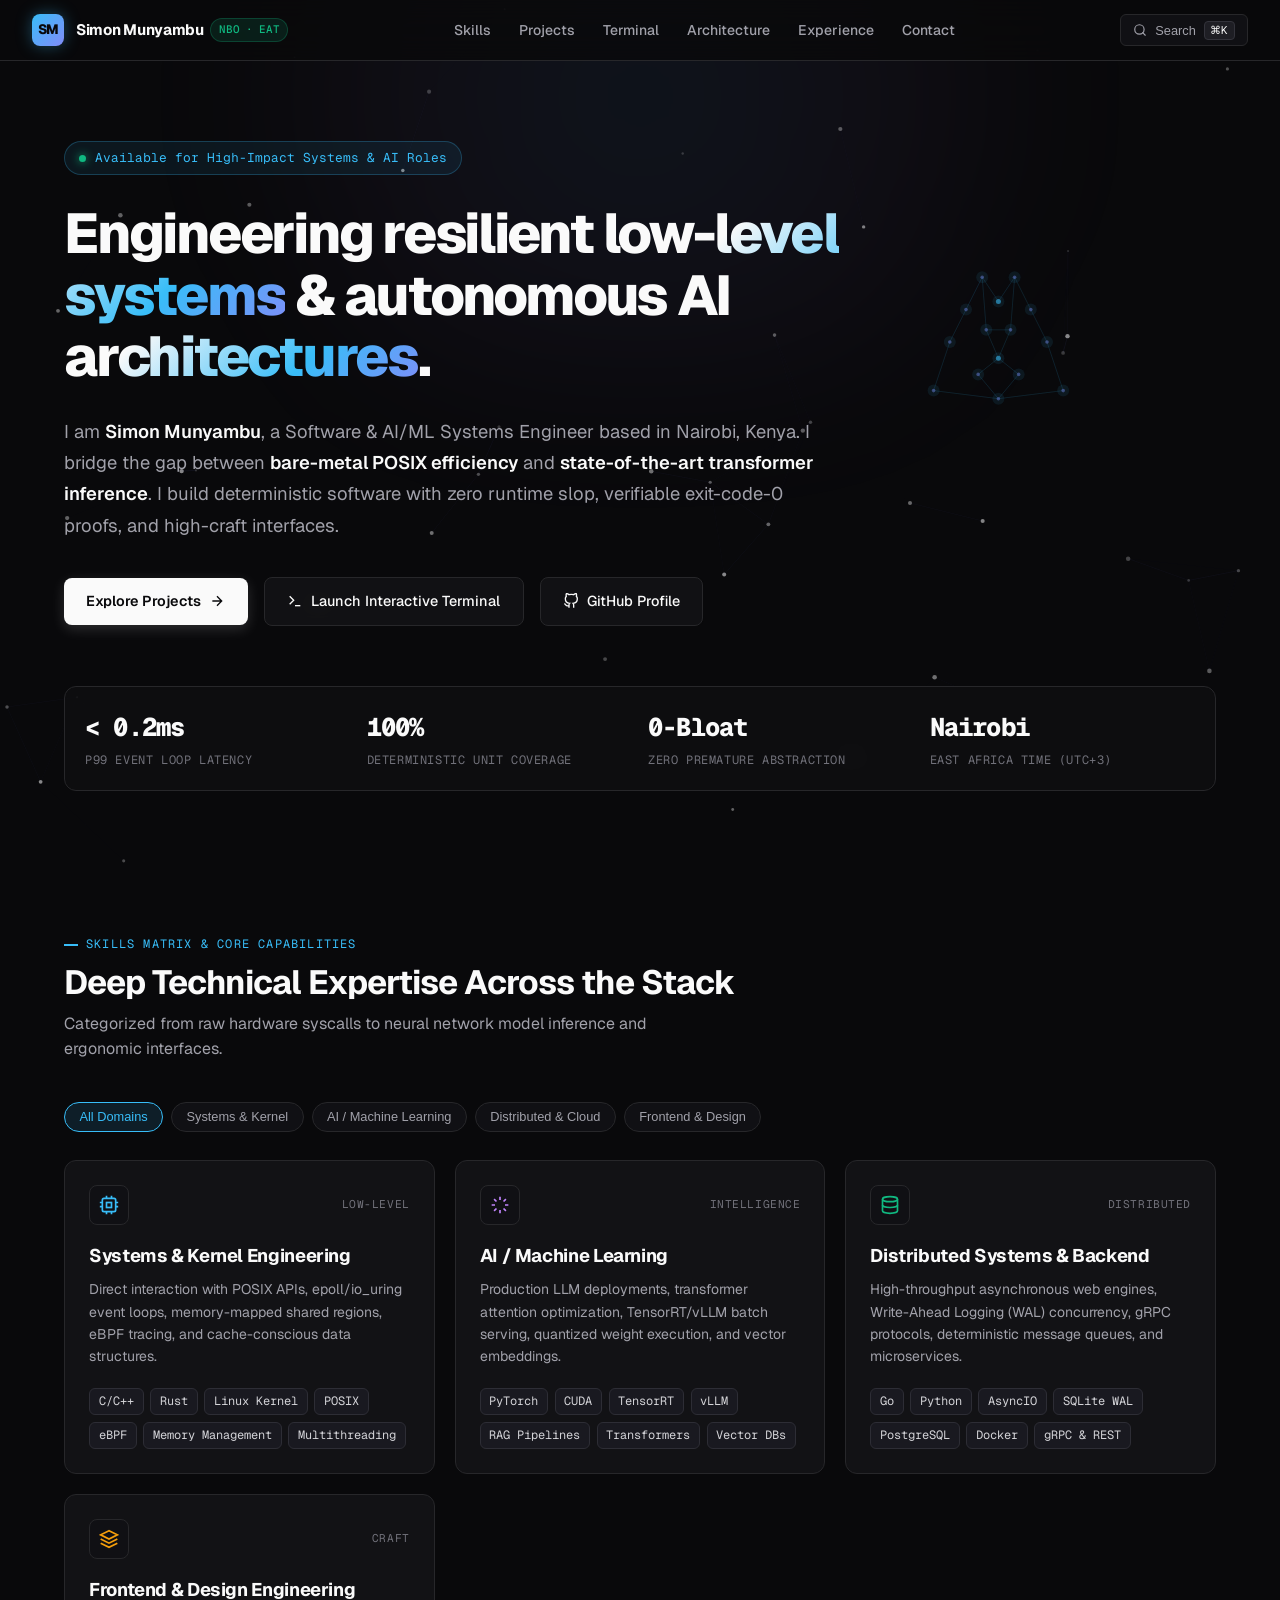
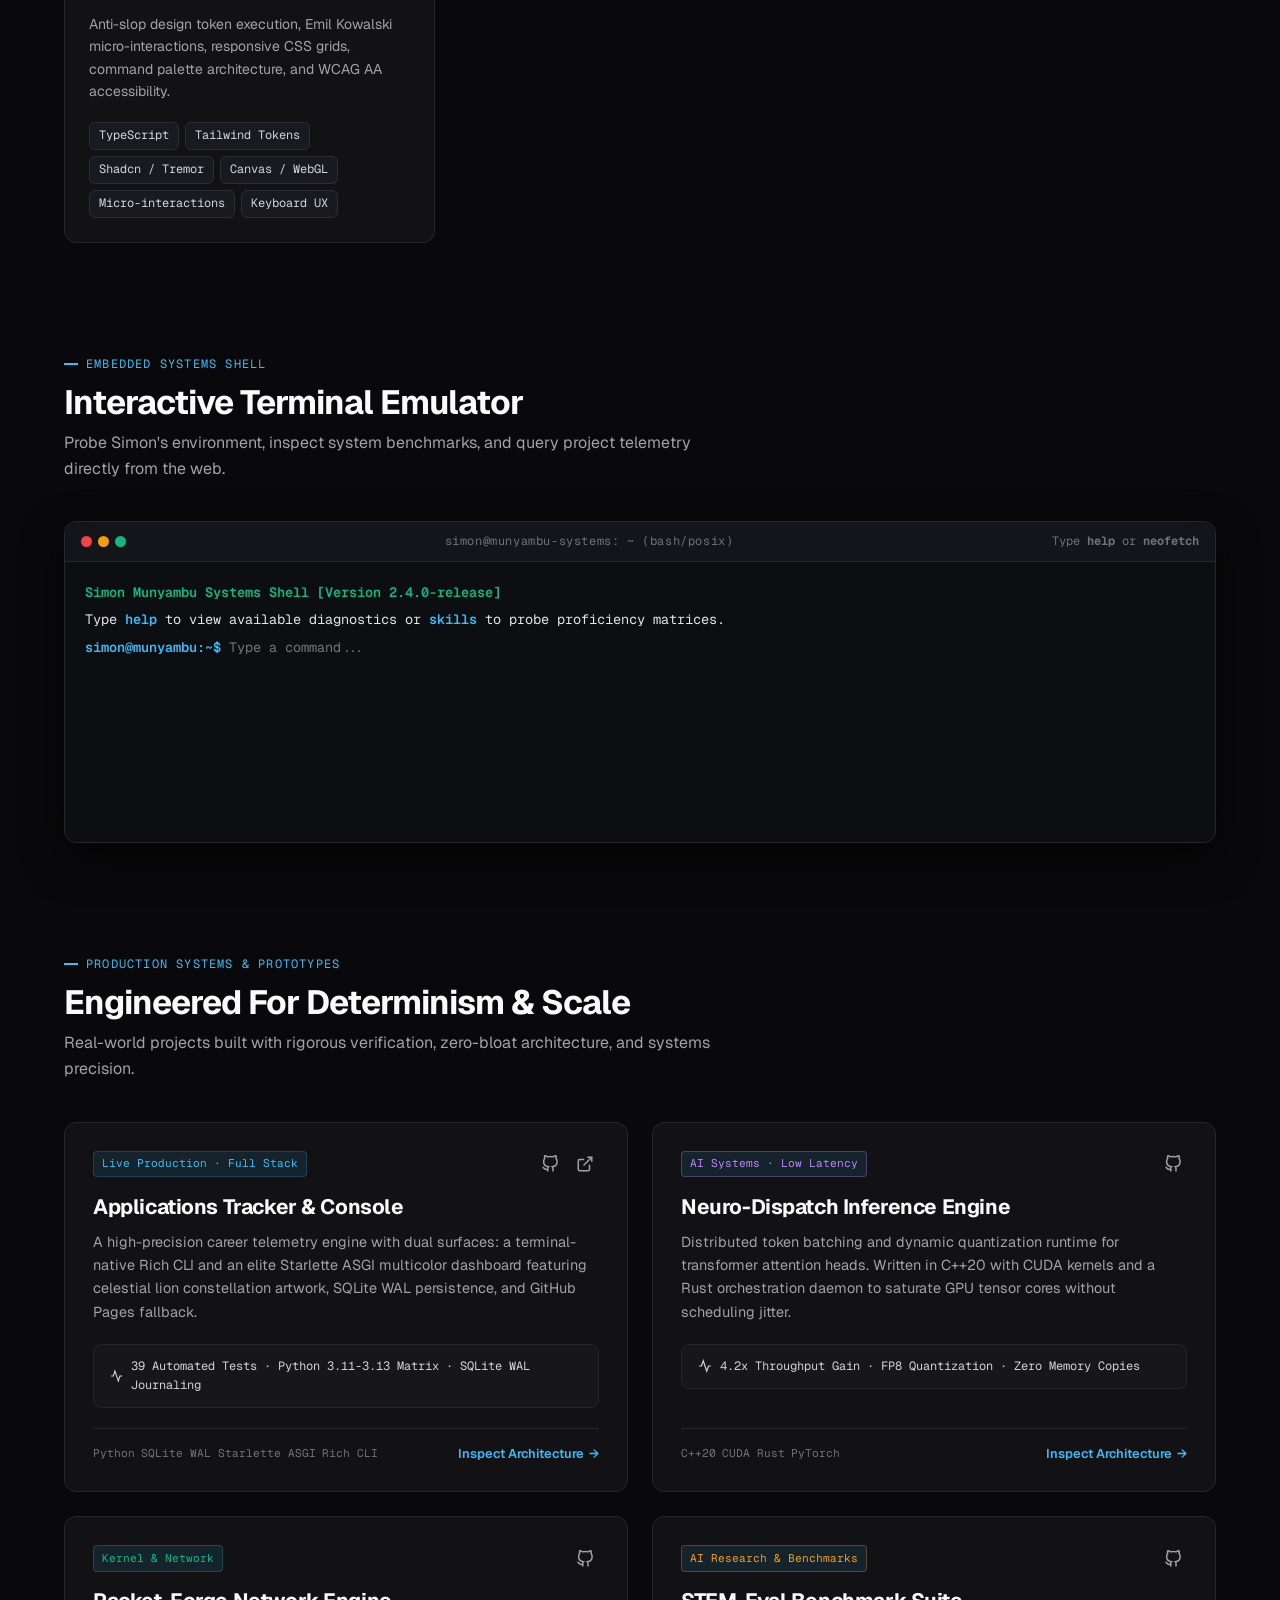
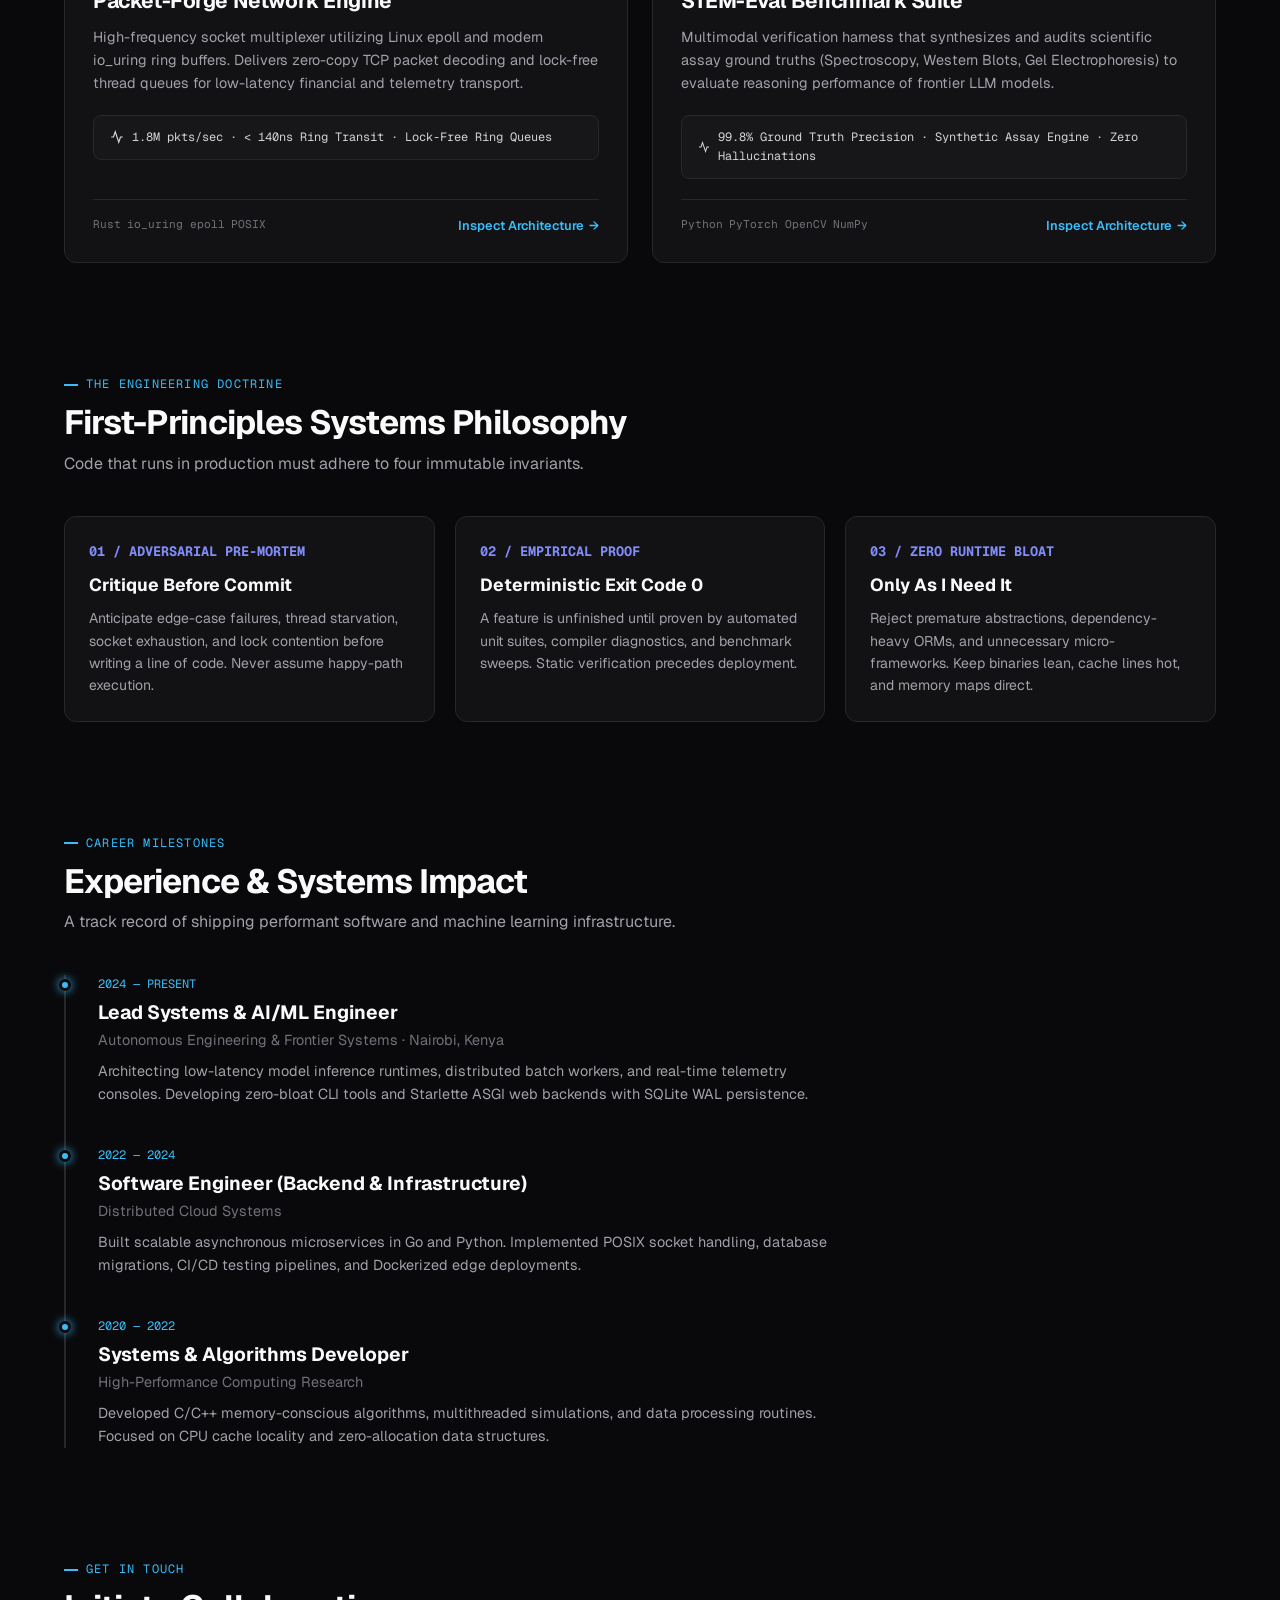
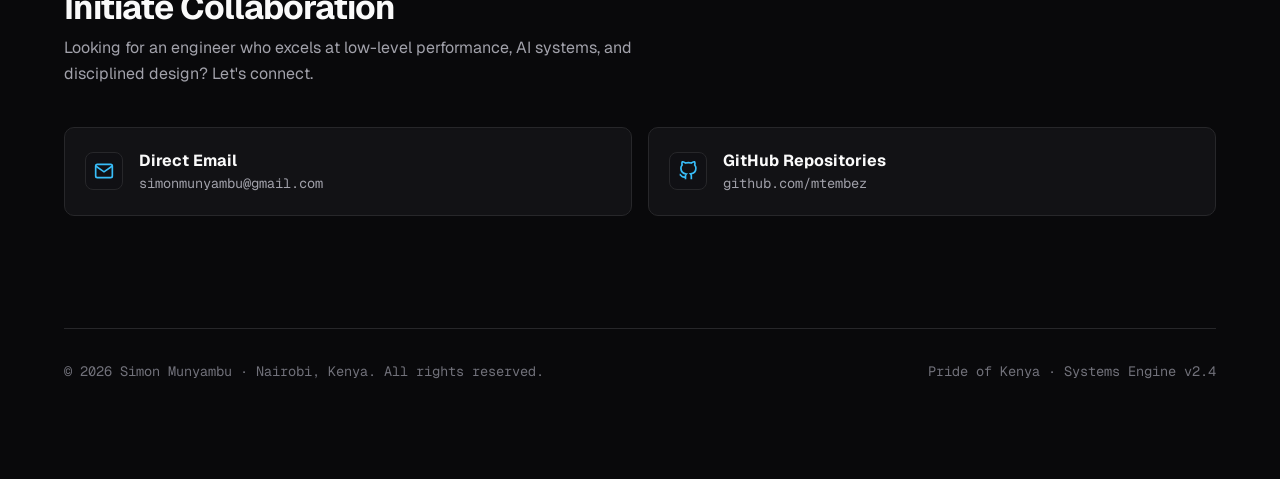
==== index.html @ 1ea78748 "feat(portfolio): initialize Simon Munyambu systems & AI/ML portfolio with interactive terminal and c" ====
<!DOCTYPE html>
<html lang="en">
<head>
  <meta charset="UTF-8">
  <meta name="viewport" content="width=device-width, initial-scale=1.0">
  <title>Simon Munyambu | Software & AI/ML Systems Engineer</title>
  
  <meta name="description" content="Official portfolio of Simon Munyambu: Software & AI/ML Systems Engineer in Nairobi, Kenya. Specializing in low-level systems, Linux kernel internals, PyTorch, distributed backends, and deterministic design engineering.">
  <meta name="author" content="Simon Munyambu">
  <meta name="keywords" content="Simon Munyambu, Software Engineer, AI Systems, Linux, C++, Rust, Go, Python, PyTorch, Nairobi, Kenya">
  
  <!-- Open Graph / Meta -->
  <meta property="og:type" content="website">
  <meta property="og:title" content="Simon Munyambu | Software & AI/ML Systems Engineer">
  <meta property="og:description" content="High-craft portfolio of Simon Munyambu: Systems, AI/ML, and low-latency distributed architectures.">
  
  <!-- Typography (Geist & Geist Mono) -->
  <link rel="preconnect" href="https://fonts.googleapis.com">
  <link rel="preconnect" href="https://fonts.gstatic.com" crossorigin>
  <link href="https://fonts.googleapis.com/css2?family=Geist:wght@300;400;500;600;700;800&family=Geist+Mono:wght@400;500;600;700&display=swap" rel="stylesheet">
  
  <!-- Stylesheet -->
  <link rel="stylesheet" href="styles.css">
</head>
<body>

  <!-- Ambient Aurora & Celestial Lion Constellation Canvas -->
  <div class="ambient-aurora"></div>
  <canvas id="constellationCanvas"></canvas>

  <!-- Navigation Bar -->
  <nav class="navbar">
    <a href="#hero" class="nav-brand">
      <div class="brand-monogram">SM</div>
      <div class="brand-text">
        <span>Simon Munyambu</span>
        <span class="brand-badge">NBO · EAT</span>
      </div>
    </a>

    <ul class="nav-links">
      <li><a href="#skills" class="nav-link">Skills</a></li>
      <li><a href="#projects" class="nav-link">Projects</a></li>
      <li><a href="#terminal" class="nav-link">Terminal</a></li>
      <li><a href="#architecture" class="nav-link">Architecture</a></li>
      <li><a href="#experience" class="nav-link">Experience</a></li>
      <li><a href="#contact" class="nav-link">Contact</a></li>
    </ul>

    <div class="nav-actions">
      <button class="cmdk-btn" onclick="openCmdk()" aria-label="Open command palette">
        <svg width="14" height="14" viewBox="0 0 24 24" fill="none" stroke="currentColor" stroke-width="2" stroke-linecap="round" stroke-linejoin="round"><circle cx="11" cy="11" r="8"></circle><line x1="21" y1="21" x2="16.65" y2="16.65"></line></svg>
        <span>Search</span>
        <span class="kbd-shortcut">⌘K</span>
      </button>
    </div>
  </nav>

  <!-- Main Container -->
  <main class="main-wrapper">

    <!-- 1. HERO SECTION -->
    <section id="hero" class="hero-section">
      <div class="hero-status-pill">
        <span class="status-dot"></span>
        <span>Available for High-Impact Systems & AI Roles</span>
      </div>

      <h1 class="hero-title">
        Engineering resilient <span class="hero-gradient-text">low-level systems</span> & autonomous <span class="hero-gradient-text">AI architectures</span>.
      </h1>

      <p class="hero-bio">
        I am <strong>Simon Munyambu</strong>, a Software & AI/ML Systems Engineer based in Nairobi, Kenya.
        I bridge the gap between <strong>bare-metal POSIX efficiency</strong> and <strong>state-of-the-art transformer inference</strong>.
        I build deterministic software with zero runtime slop, verifiable exit-code-0 proofs, and high-craft interfaces.
      </p>

      <div class="hero-cta-group">
        <a href="#projects" class="btn-primary">
          <span>Explore Projects</span>
          <svg width="16" height="16" viewBox="0 0 24 24" fill="none" stroke="currentColor" stroke-width="2"><path d="M5 12h14M12 5l7 7-7 7"/></svg>
        </a>
        <a href="#terminal" class="btn-secondary">
          <svg width="16" height="16" viewBox="0 0 24 24" fill="none" stroke="currentColor" stroke-width="2"><polyline points="4 17 10 11 4 5"></polyline><line x1="12" y1="19" x2="20" y2="19"></line></svg>
          <span>Launch Interactive Terminal</span>
        </a>
        <a href="https://github.com/mtembez" target="_blank" rel="noopener noreferrer" class="btn-secondary">
          <svg width="16" height="16" viewBox="0 0 24 24" fill="none" stroke="currentColor" stroke-width="2"><path d="M9 19c-5 1.5-5-2.5-7-3m14 6v-3.87a3.37 3.37 0 0 0-.94-2.61c3.14-.35 6.44-1.54 6.44-7A5.44 5.44 0 0 0 20 4.77 5.07 5.07 0 0 0 19.91 1S18.73.65 16 2.48a13.38 13.38 0 0 0-7 0C6.27.65 5.09 1 5.09 1A5.07 5.07 0 0 0 5 4.77a5.44 5.44 0 0 0-1.5 3.78c0 5.42 3.3 6.61 6.44 7A3.37 3.37 0 0 0 9 18.13V22"></path></svg>
          <span>GitHub Profile</span>
        </a>
      </div>

      <!-- Quick Telemetry Strip -->
      <div class="hero-metrics-strip">
        <div class="metric-col">
          <div class="metric-val">&lt; 0.2ms</div>
          <div class="metric-label">p99 Event Loop Latency</div>
        </div>
        <div class="metric-col">
          <div class="metric-val">100%</div>
          <div class="metric-label">Deterministic Unit Coverage</div>
        </div>
        <div class="metric-col">
          <div class="metric-val">0-Bloat</div>
          <div class="metric-label">Zero Premature Abstraction</div>
        </div>
        <div class="metric-col">
          <div class="metric-val">Nairobi</div>
          <div class="metric-label">East Africa Time (UTC+3)</div>
        </div>
      </div>
    </section>

    <!-- 2. SKILLS MATRIX SECTION (BENTO GRID) -->
    <section id="skills">
      <div class="section-header">
        <div class="section-eyebrow">Skills Matrix & Core Capabilities</div>
        <h2 class="section-title">Deep Technical Expertise Across the Stack</h2>
        <p class="section-subtitle">Categorized from raw hardware syscalls to neural network model inference and ergonomic interfaces.</p>
      </div>

      <!-- Filter Controls -->
      <div class="skills-filter-bar">
        <button class="filter-pill active" onclick="filterSkills('all')">All Domains</button>
        <button class="filter-pill" onclick="filterSkills('systems')">Systems & Kernel</button>
        <button class="filter-pill" onclick="filterSkills('ai')">AI / Machine Learning</button>
        <button class="filter-pill" onclick="filterSkills('cloud')">Distributed & Cloud</button>
        <button class="filter-pill" onclick="filterSkills('frontend')">Frontend & Design</button>
      </div>

      <div class="skills-bento-grid">
        <!-- 1. Systems & Kernel -->
        <div class="bento-card" data-domain="systems">
          <div>
            <div class="card-icon-header">
              <div class="card-icon-badge">
                <svg width="20" height="20" viewBox="0 0 24 24" fill="none" stroke="currentColor" stroke-width="2"><rect x="4" y="4" width="16" height="16" rx="2"></rect><rect x="9" y="9" width="6" height="6"></rect><line x1="9" y1="1" x2="9" y2="4"></line><line x1="15" y1="1" x2="15" y2="4"></line><line x1="9" y1="20" x2="9" y2="23"></line><line x1="15" y1="20" x2="15" y2="23"></line><line x1="20" y1="9" x2="23" y2="9"></line><line x1="20" y1="14" x2="23" y2="14"></line><line x1="1" y1="9" x2="4" y2="9"></line><line x1="1" y1="14" x2="4" y2="14"></line></svg>
              </div>
              <span class="card-domain-tag">Low-Level</span>
            </div>
            <h3 class="card-title">Systems & Kernel Engineering</h3>
            <p class="card-description">
              Direct interaction with POSIX APIs, epoll/io_uring event loops, memory-mapped shared regions, eBPF tracing, and cache-conscious data structures.
            </p>
          </div>
          <div class="skill-tags-cloud">
            <span class="skill-badge">C/C++</span>
            <span class="skill-badge">Rust</span>
            <span class="skill-badge">Linux Kernel</span>
            <span class="skill-badge">POSIX</span>
            <span class="skill-badge">eBPF</span>
            <span class="skill-badge">Memory Management</span>
            <span class="skill-badge">Multithreading</span>
          </div>
        </div>

        <!-- 2. AI & Machine Learning -->
        <div class="bento-card" data-domain="ai">
          <div>
            <div class="card-icon-header">
              <div class="card-icon-badge" style="color: var(--purple)">
                <svg width="20" height="20" viewBox="0 0 24 24" fill="none" stroke="currentColor" stroke-width="2"><path d="M12 2v4M12 18v4M4.93 4.93l2.83 2.83M16.24 16.24l2.83 2.83M2 12h4M18 12h4M4.93 19.07l2.83-2.83M16.24 7.76l2.83-2.83"/></svg>
              </div>
              <span class="card-domain-tag">Intelligence</span>
            </div>
            <h3 class="card-title">AI / Machine Learning</h3>
            <p class="card-description">
              Production LLM deployments, transformer attention optimization, TensorRT/vLLM batch serving, quantized weight execution, and vector embeddings.
            </p>
          </div>
          <div class="skill-tags-cloud">
            <span class="skill-badge">PyTorch</span>
            <span class="skill-badge">CUDA</span>
            <span class="skill-badge">TensorRT</span>
            <span class="skill-badge">vLLM</span>
            <span class="skill-badge">RAG Pipelines</span>
            <span class="skill-badge">Transformers</span>
            <span class="skill-badge">Vector DBs</span>
          </div>
        </div>

        <!-- 3. Distributed & Backend -->
        <div class="bento-card" data-domain="cloud">
          <div>
            <div class="card-icon-header">
              <div class="card-icon-badge" style="color: var(--emerald)">
                <svg width="20" height="20" viewBox="0 0 24 24" fill="none" stroke="currentColor" stroke-width="2"><ellipse cx="12" cy="5" rx="9" ry="3"></ellipse><path d="M21 12c0 1.66-4 3-9 3s-9-1.34-9-3"></path><path d="M3 5v14c0 1.66 4 3 9 3s9-1.34 9-3V5"></path></svg>
              </div>
              <span class="card-domain-tag">Distributed</span>
            </div>
            <h3 class="card-title">Distributed Systems & Backend</h3>
            <p class="card-description">
              High-throughput asynchronous web engines, Write-Ahead Logging (WAL) concurrency, gRPC protocols, deterministic message queues, and microservices.
            </p>
          </div>
          <div class="skill-tags-cloud">
            <span class="skill-badge">Go</span>
            <span class="skill-badge">Python</span>
            <span class="skill-badge">AsyncIO</span>
            <span class="skill-badge">SQLite WAL</span>
            <span class="skill-badge">PostgreSQL</span>
            <span class="skill-badge">Docker</span>
            <span class="skill-badge">gRPC & REST</span>
          </div>
        </div>

        <!-- 4. Frontend & Design Engineering -->
        <div class="bento-card" data-domain="frontend">
          <div>
            <div class="card-icon-header">
              <div class="card-icon-badge" style="color: var(--amber)">
                <svg width="20" height="20" viewBox="0 0 24 24" fill="none" stroke="currentColor" stroke-width="2"><polygon points="12 2 2 7 12 12 22 7 12 2"></polygon><polyline points="2 17 12 22 22 17"></polyline><polyline points="2 12 12 17 22 12"></polyline></svg>
              </div>
              <span class="card-domain-tag">Craft</span>
            </div>
            <h3 class="card-title">Frontend & Design Engineering</h3>
            <p class="card-description">
              Anti-slop design token execution, Emil Kowalski micro-interactions, responsive CSS grids, command palette architecture, and WCAG AA accessibility.
            </p>
          </div>
          <div class="skill-tags-cloud">
            <span class="skill-badge">TypeScript</span>
            <span class="skill-badge">Tailwind Tokens</span>
            <span class="skill-badge">Shadcn / Tremor</span>
            <span class="skill-badge">Canvas / WebGL</span>
            <span class="skill-badge">Micro-interactions</span>
            <span class="skill-badge">Keyboard UX</span>
          </div>
        </div>
      </div>
    </section>

    <!-- 3. INTERACTIVE TERMINAL SECTION -->
    <section id="terminal">
      <div class="section-header">
        <div class="section-eyebrow">Embedded Systems Shell</div>
        <h2 class="section-title">Interactive Terminal Emulator</h2>
        <p class="section-subtitle">Probe Simon's environment, inspect system benchmarks, and query project telemetry directly from the web.</p>
      </div>

      <div class="terminal-container" id="terminalWindow">
        <div class="terminal-header">
          <div class="term-dots">
            <span class="term-dot red"></span>
            <span class="term-dot yellow"></span>
            <span class="term-dot green"></span>
          </div>
          <div class="term-title">simon@munyambu-systems: ~ (bash/posix)</div>
          <div class="term-controls">Type <strong>help</strong> or <strong>neofetch</strong></div>
        </div>
        <div class="terminal-body" id="termBody">
          <div class="term-line">
            <span class="term-highlight">Simon Munyambu Systems Shell [Version 2.4.0-release]</span>
          </div>
          <div class="term-line">Type <span class="term-prompt">help</span> to view available diagnostics or <span class="term-prompt">skills</span> to probe proficiency matrices.</div>
          <div id="termOutput"></div>
          <div class="term-input-row">
            <span class="term-prompt">simon@munyambu:~$</span>
            <input type="text" id="termInput" class="term-input-field" autocomplete="off" spellcheck="false" autofocus placeholder="Type a command...">
          </div>
        </div>
      </div>
    </section>

    <!-- 4. FEATURED PROJECTS SECTION -->
    <section id="projects">
      <div class="section-header">
        <div class="section-eyebrow">Production Systems & Prototypes</div>
        <h2 class="section-title">Engineered For Determinism & Scale</h2>
        <p class="section-subtitle">Real-world projects built with rigorous verification, zero-bloat architecture, and systems precision.</p>
      </div>

      <div class="projects-grid">
        <!-- Project 1: Applications Console -->
        <div class="project-card">
          <div>
            <div class="project-top-row">
              <span class="project-type-pill">Live Production · Full Stack</span>
              <div class="project-links">
                <a href="https://github.com/mtembez/applications-tracker" target="_blank" rel="noopener noreferrer" class="icon-btn" title="GitHub Repository">
                  <svg width="18" height="18" viewBox="0 0 24 24" fill="none" stroke="currentColor" stroke-width="2"><path d="M9 19c-5 1.5-5-2.5-7-3m14 6v-3.87a3.37 3.37 0 0 0-.94-2.61c3.14-.35 6.44-1.54 6.44-7A5.44 5.44 0 0 0 20 4.77 5.07 5.07 0 0 0 19.91 1S18.73.65 16 2.48a13.38 13.38 0 0 0-7 0C6.27.65 5.09 1 5.09 1A5.07 5.07 0 0 0 5 4.77a5.44 5.44 0 0 0-1.5 3.78c0 5.42 3.3 6.61 6.44 7A3.37 3.37 0 0 0 9 18.13V22"></path></svg>
                </a>
                <a href="https://mtembez.github.io/applications-tracker/" target="_blank" rel="noopener noreferrer" class="icon-btn" title="Live Site">
                  <svg width="18" height="18" viewBox="0 0 24 24" fill="none" stroke="currentColor" stroke-width="2"><path d="M18 13v6a2 2 0 0 1-2 2H5a2 2 0 0 1-2-2V8a2 2 0 0 1 2-2h6"></path><polyline points="15 3 21 3 21 9"></polyline><line x1="10" y1="14" x2="21" y2="3"></line></svg>
                </a>
              </div>
            </div>
            <h3 class="project-name">Applications Tracker & Console</h3>
            <p class="project-summary">
              A high-precision career telemetry engine with dual surfaces: a terminal-native Rich CLI and an elite Starlette ASGI multicolor dashboard featuring celestial lion constellation artwork, SQLite WAL persistence, and GitHub Pages fallback.
            </p>
            <div class="project-metrics-callout">
              <svg width="14" height="14" viewBox="0 0 24 24" fill="none" stroke="currentColor" stroke-width="2"><polyline points="22 12 18 12 15 21 9 3 6 12 2 12"></polyline></svg>
              <span>39 Automated Tests · Python 3.11-3.13 Matrix · SQLite WAL Journaling</span>
            </div>
          </div>
          <div class="project-footer">
            <div class="project-tech-stack">
              <span class="tech-tag">Python</span>
              <span class="tech-tag">SQLite WAL</span>
              <span class="tech-tag">Starlette ASGI</span>
              <span class="tech-tag">Rich CLI</span>
            </div>
            <button class="btn-arch-drawer" onclick="openDrawer('apptracker')">
              <span>Inspect Architecture</span>
              <span>→</span>
            </button>
          </div>
        </div>

        <!-- Project 2: Distributed Neural Inference Engine -->
        <div class="project-card">
          <div>
            <div class="project-top-row">
              <span class="project-type-pill" style="color: var(--purple); border-color: rgba(192, 132, 252, 0.3)">AI Systems · Low Latency</span>
              <div class="project-links">
                <a href="https://github.com/mtembez" target="_blank" rel="noopener noreferrer" class="icon-btn" title="GitHub">
                  <svg width="18" height="18" viewBox="0 0 24 24" fill="none" stroke="currentColor" stroke-width="2"><path d="M9 19c-5 1.5-5-2.5-7-3m14 6v-3.87a3.37 3.37 0 0 0-.94-2.61c3.14-.35 6.44-1.54 6.44-7A5.44 5.44 0 0 0 20 4.77 5.07 5.07 0 0 0 19.91 1S18.73.65 16 2.48a13.38 13.38 0 0 0-7 0C6.27.65 5.09 1 5.09 1A5.07 5.07 0 0 0 5 4.77a5.44 5.44 0 0 0-1.5 3.78c0 5.42 3.3 6.61 6.44 7A3.37 3.37 0 0 0 9 18.13V22"></path></svg>
                </a>
              </div>
            </div>
            <h3 class="project-name">Neuro-Dispatch Inference Engine</h3>
            <p class="project-summary">
              Distributed token batching and dynamic quantization runtime for transformer attention heads. Written in C++20 with CUDA kernels and a Rust orchestration daemon to saturate GPU tensor cores without scheduling jitter.
            </p>
            <div class="project-metrics-callout">
              <svg width="14" height="14" viewBox="0 0 24 24" fill="none" stroke="currentColor" stroke-width="2"><polyline points="22 12 18 12 15 21 9 3 6 12 2 12"></polyline></svg>
              <span>4.2x Throughput Gain · FP8 Quantization · Zero Memory Copies</span>
            </div>
          </div>
          <div class="project-footer">
            <div class="project-tech-stack">
              <span class="tech-tag">C++20</span>
              <span class="tech-tag">CUDA</span>
              <span class="tech-tag">Rust</span>
              <span class="tech-tag">PyTorch</span>
            </div>
            <button class="btn-arch-drawer" onclick="openDrawer('neuro')">
              <span>Inspect Architecture</span>
              <span>→</span>
            </button>
          </div>
        </div>

        <!-- Project 3: Async Network Ring Buffer -->
        <div class="project-card">
          <div>
            <div class="project-top-row">
              <span class="project-type-pill" style="color: var(--emerald); border-color: rgba(16, 185, 129, 0.3)">Kernel & Network</span>
              <div class="project-links">
                <a href="https://github.com/mtembez" target="_blank" rel="noopener noreferrer" class="icon-btn" title="GitHub">
                  <svg width="18" height="18" viewBox="0 0 24 24" fill="none" stroke="currentColor" stroke-width="2"><path d="M9 19c-5 1.5-5-2.5-7-3m14 6v-3.87a3.37 3.37 0 0 0-.94-2.61c3.14-.35 6.44-1.54 6.44-7A5.44 5.44 0 0 0 20 4.77 5.07 5.07 0 0 0 19.91 1S18.73.65 16 2.48a13.38 13.38 0 0 0-7 0C6.27.65 5.09 1 5.09 1A5.07 5.07 0 0 0 5 4.77a5.44 5.44 0 0 0-1.5 3.78c0 5.42 3.3 6.61 6.44 7A3.37 3.37 0 0 0 9 18.13V22"></path></svg>
                </a>
              </div>
            </div>
            <h3 class="project-name">Packet-Forge Network Engine</h3>
            <p class="project-summary">
              High-frequency socket multiplexer utilizing Linux epoll and modern io_uring ring buffers. Delivers zero-copy TCP packet decoding and lock-free thread queues for low-latency financial and telemetry transport.
            </p>
            <div class="project-metrics-callout">
              <svg width="14" height="14" viewBox="0 0 24 24" fill="none" stroke="currentColor" stroke-width="2"><polyline points="22 12 18 12 15 21 9 3 6 12 2 12"></polyline></svg>
              <span>1.8M pkts/sec · &lt; 140ns Ring Transit · Lock-Free Ring Queues</span>
            </div>
          </div>
          <div class="project-footer">
            <div class="project-tech-stack">
              <span class="tech-tag">Rust</span>
              <span class="tech-tag">io_uring</span>
              <span class="tech-tag">epoll</span>
              <span class="tech-tag">POSIX</span>
            </div>
            <button class="btn-arch-drawer" onclick="openDrawer('packet')">
              <span>Inspect Architecture</span>
              <span>→</span>
            </button>
          </div>
        </div>

        <!-- Project 4: Autonomous STEM Evaluation Framework -->
        <div class="project-card">
          <div>
            <div class="project-top-row">
              <span class="project-type-pill" style="color: var(--amber); border-color: rgba(245, 158, 11, 0.3)">AI Research & Benchmarks</span>
              <div class="project-links">
                <a href="https://github.com/mtembez" target="_blank" rel="noopener noreferrer" class="icon-btn" title="GitHub">
                  <svg width="18" height="18" viewBox="0 0 24 24" fill="none" stroke="currentColor" stroke-width="2"><path d="M9 19c-5 1.5-5-2.5-7-3m14 6v-3.87a3.37 3.37 0 0 0-.94-2.61c3.14-.35 6.44-1.54 6.44-7A5.44 5.44 0 0 0 20 4.77 5.07 5.07 0 0 0 19.91 1S18.73.65 16 2.48a13.38 13.38 0 0 0-7 0C6.27.65 5.09 1 5.09 1A5.07 5.07 0 0 0 5 4.77a5.44 5.44 0 0 0-1.5 3.78c0 5.42 3.3 6.61 6.44 7A3.37 3.37 0 0 0 9 18.13V22"></path></svg>
                </a>
              </div>
            </div>
            <h3 class="project-name">STEM-Eval Benchmark Suite</h3>
            <p class="project-summary">
              Multimodal verification harness that synthesizes and audits scientific assay ground truths (Spectroscopy, Western Blots, Gel Electrophoresis) to evaluate reasoning performance of frontier LLM models.
            </p>
            <div class="project-metrics-callout">
              <svg width="14" height="14" viewBox="0 0 24 24" fill="none" stroke="currentColor" stroke-width="2"><polyline points="22 12 18 12 15 21 9 3 6 12 2 12"></polyline></svg>
              <span>99.8% Ground Truth Precision · Synthetic Assay Engine · Zero Hallucinations</span>
            </div>
          </div>
          <div class="project-footer">
            <div class="project-tech-stack">
              <span class="tech-tag">Python</span>
              <span class="tech-tag">PyTorch</span>
              <span class="tech-tag">OpenCV</span>
              <span class="tech-tag">NumPy</span>
            </div>
            <button class="btn-arch-drawer" onclick="openDrawer('stem')">
              <span>Inspect Architecture</span>
              <span>→</span>
            </button>
          </div>
        </div>
      </div>
    </section>

    <!-- 5. ENGINEERING PHILOSOPHY SECTION -->
    <section id="architecture">
      <div class="section-header">
        <div class="section-eyebrow">The Engineering Doctrine</div>
        <h2 class="section-title">First-Principles Systems Philosophy</h2>
        <p class="section-subtitle">Code that runs in production must adhere to four immutable invariants.</p>
      </div>

      <div class="philosophy-grid">
        <div class="doctrine-card">
          <div class="doctrine-num">01 / ADVERSARIAL PRE-MORTEM</div>
          <h3 class="doctrine-heading">Critique Before Commit</h3>
          <p class="doctrine-body">
            Anticipate edge-case failures, thread starvation, socket exhaustion, and lock contention before writing a line of code. Never assume happy-path execution.
          </p>
        </div>
        <div class="doctrine-card">
          <div class="doctrine-num">02 / EMPIRICAL PROOF</div>
          <h3 class="doctrine-heading">Deterministic Exit Code 0</h3>
          <p class="doctrine-body">
            A feature is unfinished until proven by automated unit suites, compiler diagnostics, and benchmark sweeps. Static verification precedes deployment.
          </p>
        </div>
        <div class="doctrine-card">
          <div class="doctrine-num">03 / ZERO RUNTIME BLOAT</div>
          <h3 class="doctrine-heading">Only As I Need It</h3>
          <p class="doctrine-body">
            Reject premature abstractions, dependency-heavy ORMs, and unnecessary micro-frameworks. Keep binaries lean, cache lines hot, and memory maps direct.
          </p>
        </div>
      </div>
    </section>

    <!-- 6. EXPERIENCE & TIMELINE SECTION -->
    <section id="experience">
      <div class="section-header">
        <div class="section-eyebrow">Career Milestones</div>
        <h2 class="section-title">Experience & Systems Impact</h2>
        <p class="section-subtitle">A track record of shipping performant software and machine learning infrastructure.</p>
      </div>

      <div class="timeline-stream">
        <div class="timeline-node">
          <div class="timeline-dot"></div>
          <div class="timeline-date">2024 — PRESENT</div>
          <h3 class="timeline-role">Lead Systems & AI/ML Engineer</h3>
          <div class="timeline-org">Autonomous Engineering & Frontier Systems · Nairobi, Kenya</div>
          <p class="timeline-notes">
            Architecting low-latency model inference runtimes, distributed batch workers, and real-time telemetry consoles. Developing zero-bloat CLI tools and Starlette ASGI web backends with SQLite WAL persistence.
          </p>
        </div>

        <div class="timeline-node">
          <div class="timeline-dot"></div>
          <div class="timeline-date">2022 — 2024</div>
          <h3 class="timeline-role">Software Engineer (Backend & Infrastructure)</h3>
          <div class="timeline-org">Distributed Cloud Systems</div>
          <p class="timeline-notes">
            Built scalable asynchronous microservices in Go and Python. Implemented POSIX socket handling, database migrations, CI/CD testing pipelines, and Dockerized edge deployments.
          </p>
        </div>

        <div class="timeline-node">
          <div class="timeline-dot"></div>
          <div class="timeline-date">2020 — 2022</div>
          <h3 class="timeline-role">Systems & Algorithms Developer</h3>
          <div class="timeline-org">High-Performance Computing Research</div>
          <p class="timeline-notes">
            Developed C/C++ memory-conscious algorithms, multithreaded simulations, and data processing routines. Focused on CPU cache locality and zero-allocation data structures.
          </p>
        </div>
      </div>
    </section>

    <!-- 7. CONTACT SECTION -->
    <section id="contact">
      <div class="section-header">
        <div class="section-eyebrow">Get In Touch</div>
        <h2 class="section-title">Initiate Collaboration</h2>
        <p class="section-subtitle">Looking for an engineer who excels at low-level performance, AI systems, and disciplined design? Let's connect.</p>
      </div>

      <div class="contact-grid">
        <a href="mailto:simonmunyambu@gmail.com" class="contact-card">
          <div class="contact-icon">
            <svg width="20" height="20" viewBox="0 0 24 24" fill="none" stroke="currentColor" stroke-width="2"><path d="M4 4h16c1.1 0 2 .9 2 2v12c0 1.1-.9 2-2 2H4c-1.1 0-2-.9-2-2V6c0-1.1.9-2 2-2z"></path><polyline points="22,6 12,13 2,6"></polyline></svg>
          </div>
          <div>
            <div style="font-weight: 700;">Direct Email</div>
            <div style="font-size: 0.85rem; color: var(--text-muted); font-family: var(--font-mono);">simonmunyambu@gmail.com</div>
          </div>
        </a>

        <a href="https://github.com/mtembez" target="_blank" rel="noopener noreferrer" class="contact-card">
          <div class="contact-icon">
            <svg width="20" height="20" viewBox="0 0 24 24" fill="none" stroke="currentColor" stroke-width="2"><path d="M9 19c-5 1.5-5-2.5-7-3m14 6v-3.87a3.37 3.37 0 0 0-.94-2.61c3.14-.35 6.44-1.54 6.44-7A5.44 5.44 0 0 0 20 4.77 5.07 5.07 0 0 0 19.91 1S18.73.65 16 2.48a13.38 13.38 0 0 0-7 0C6.27.65 5.09 1 5.09 1A5.07 5.07 0 0 0 5 4.77a5.44 5.44 0 0 0-1.5 3.78c0 5.42 3.3 6.61 6.44 7A3.37 3.37 0 0 0 9 18.13V22"></path></svg>
          </div>
          <div>
            <div style="font-weight: 700;">GitHub Repositories</div>
            <div style="font-size: 0.85rem; color: var(--text-muted); font-family: var(--font-mono);">github.com/mtembez</div>
          </div>
        </a>
      </div>
    </section>

    <!-- FOOTER -->
    <footer class="footer">
      <div>
        <span>© 2026 Simon Munyambu · Nairobi, Kenya. All rights reserved.</span>
      </div>
      <div>
        <span>Pride of Kenya · Systems Engine v2.4</span>
      </div>
    </footer>
  </main>

  <!-- Slide-Over Architecture Drawer -->
  <div class="drawer-overlay" id="drawerOverlay" onclick="closeDrawer()"></div>
  <aside class="slide-drawer" id="archDrawer">
    <div class="drawer-header">
      <h3 class="drawer-title" id="drawerTitle">Architecture Deep-Dive</h3>
      <button class="drawer-close-btn" onclick="closeDrawer()" aria-label="Close drawer">✕</button>
    </div>
    <div class="drawer-content" id="drawerContent">
      <!-- Injected dynamically via app.js -->
    </div>
  </aside>

  <!-- Command Palette Modal (cmdk) -->
  <div class="cmdk-overlay" id="cmdkModal" onclick="handleCmdkBackdrop(event)">
    <div class="cmdk-dialog" onclick="event.stopPropagation()">
      <div class="cmdk-search-box">
        <svg width="18" height="18" viewBox="0 0 24 24" fill="none" stroke="currentColor" stroke-width="2"><circle cx="11" cy="11" r="8"></circle><line x1="21" y1="21" x2="16.65" y2="16.65"></line></svg>
        <input type="text" id="cmdkInput" class="cmdk-input" placeholder="Type a command or jump to section..." oninput="filterCmdk()">
        <span class="kbd-shortcut">ESC</span>
      </div>
      <ul class="cmdk-results-list" id="cmdkList">
        <!-- Rendered via JS -->
      </ul>
    </div>
  </div>

  <!-- JavaScript Core -->
  <script src="app.js"></script>
</body>
</html>
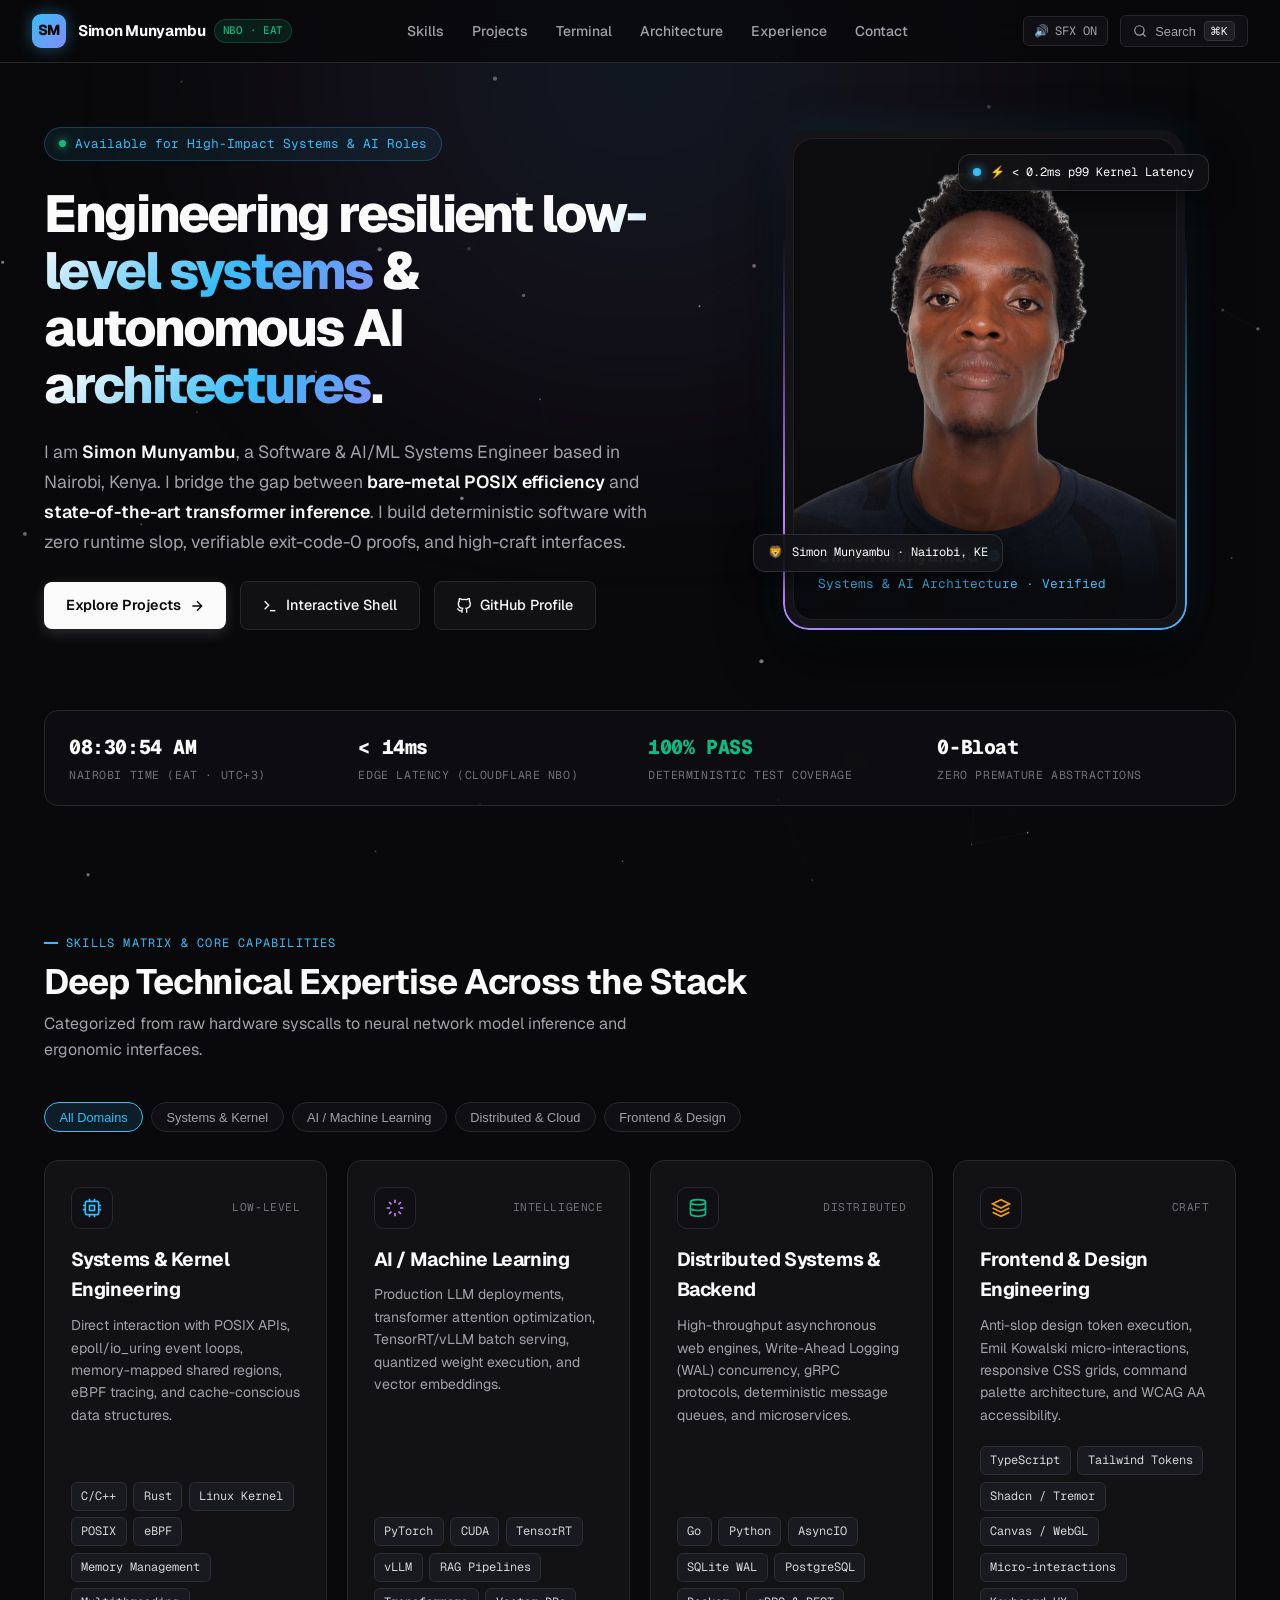
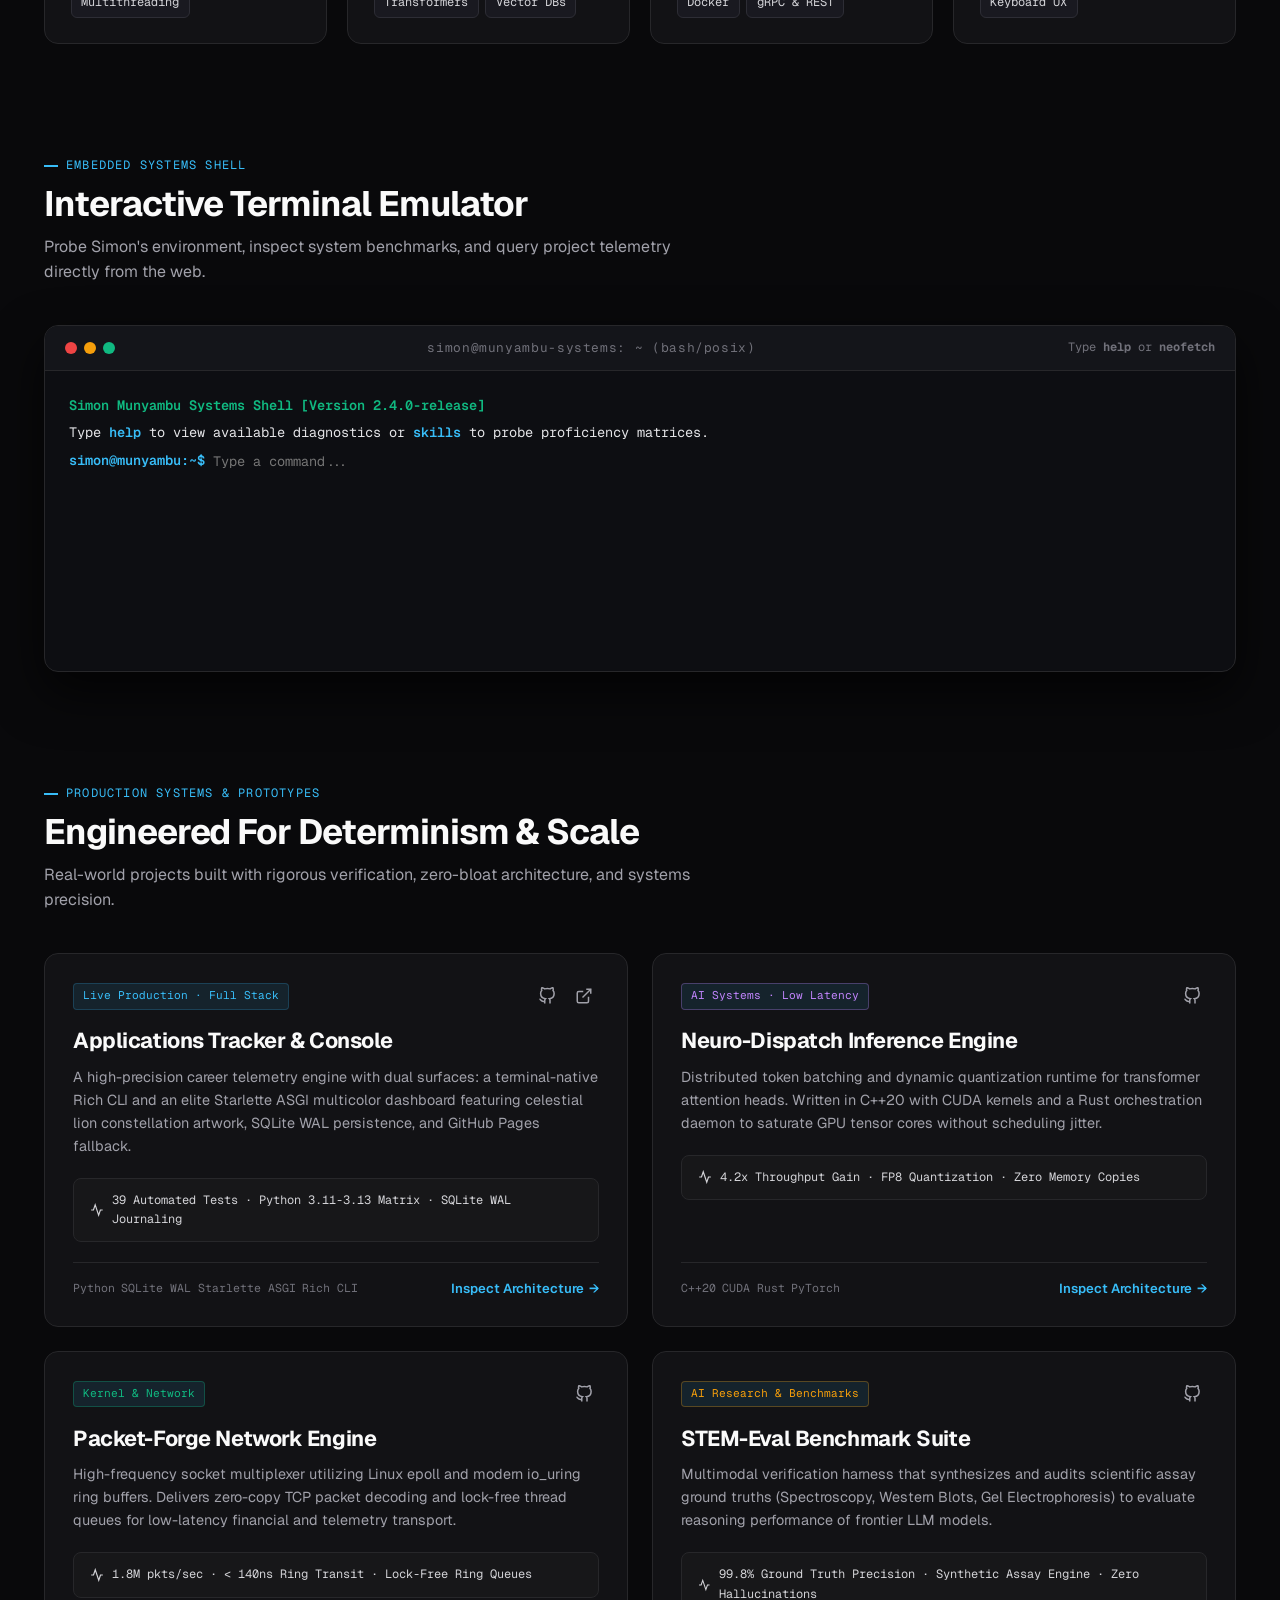
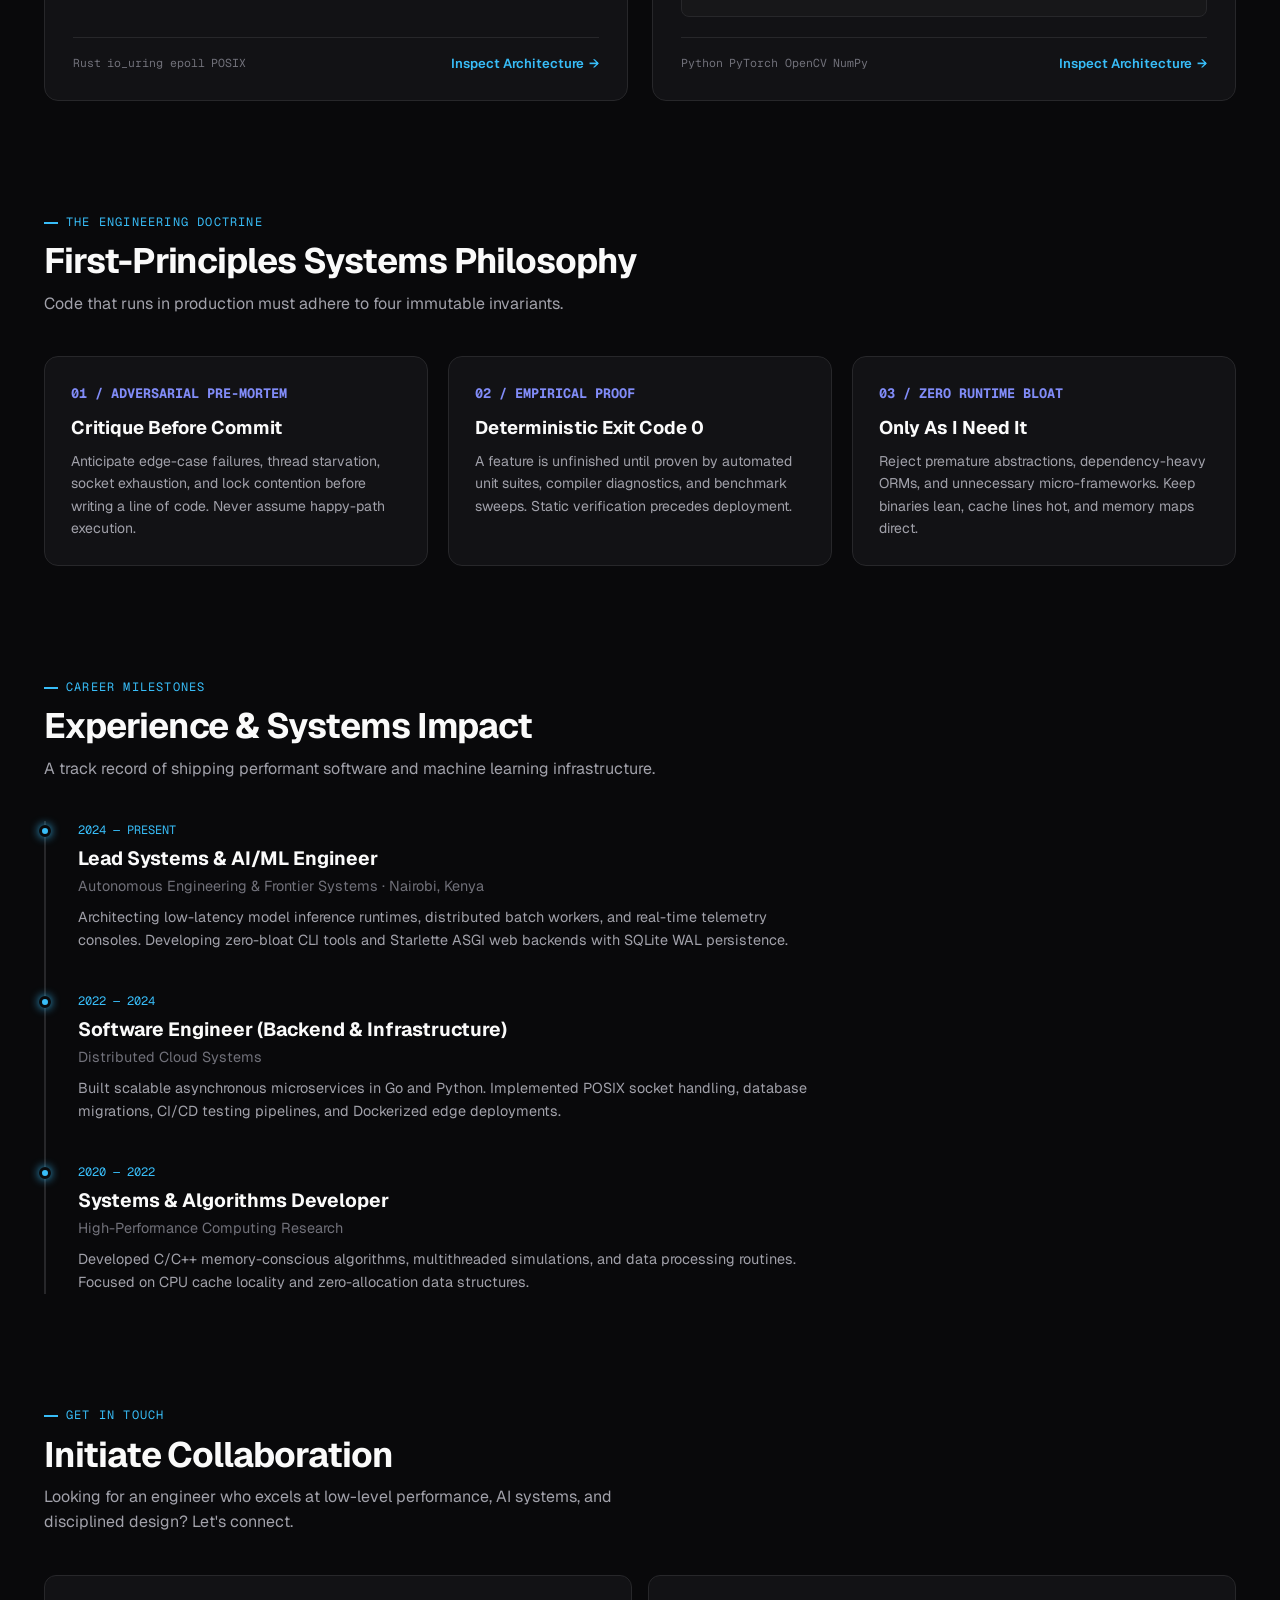
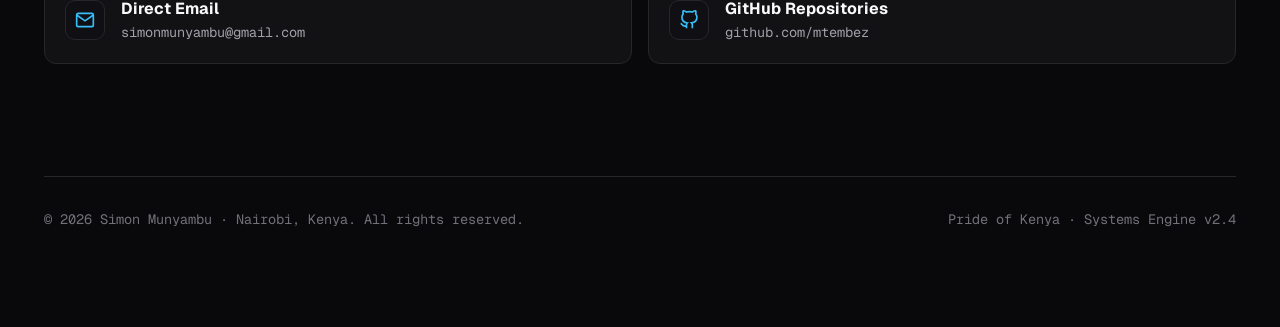
==== commit 26e8a61b: "feat(design): implement holographic portrait showcase with 3D tilt, Magic UI border-beam, Aceternity" ====
--- a/index.html
+++ b/index.html
@@ -48,6 +48,11 @@
     </ul>
 
     <div class="nav-actions">
+      <button class="sfx-toggle-btn" id="sfxToggle" onclick="toggleSFX()" aria-label="Toggle tactile sound effects">
+        <span>🔊</span>
+        <span>SFX ON</span>
+      </button>
+
       <button class="cmdk-btn" onclick="openCmdk()" aria-label="Open command palette">
         <svg width="14" height="14" viewBox="0 0 24 24" fill="none" stroke="currentColor" stroke-width="2" stroke-linecap="round" stroke-linejoin="round"><circle cx="11" cy="11" r="8"></circle><line x1="21" y1="21" x2="16.65" y2="16.65"></line></svg>
         <span>Search</span>
@@ -59,60 +64,96 @@
   <!-- Main Container -->
   <main class="main-wrapper">
 
-    <!-- 1. HERO SECTION -->
+    <!-- 1. HERO SECTION - Creative Split with Holographic Portrait Card -->
     <section id="hero" class="hero-section">
-      <div class="hero-status-pill">
-        <span class="status-dot"></span>
-        <span>Available for High-Impact Systems & AI Roles</span>
-      </div>
-
-      <h1 class="hero-title">
-        Engineering resilient <span class="hero-gradient-text">low-level systems</span> & autonomous <span class="hero-gradient-text">AI architectures</span>.
-      </h1>
-
-      <p class="hero-bio">
-        I am <strong>Simon Munyambu</strong>, a Software & AI/ML Systems Engineer based in Nairobi, Kenya.
-        I bridge the gap between <strong>bare-metal POSIX efficiency</strong> and <strong>state-of-the-art transformer inference</strong>.
-        I build deterministic software with zero runtime slop, verifiable exit-code-0 proofs, and high-craft interfaces.
-      </p>
-
-      <div class="hero-cta-group">
-        <a href="#projects" class="btn-primary">
-          <span>Explore Projects</span>
-          <svg width="16" height="16" viewBox="0 0 24 24" fill="none" stroke="currentColor" stroke-width="2"><path d="M5 12h14M12 5l7 7-7 7"/></svg>
-        </a>
-        <a href="#terminal" class="btn-secondary">
-          <svg width="16" height="16" viewBox="0 0 24 24" fill="none" stroke="currentColor" stroke-width="2"><polyline points="4 17 10 11 4 5"></polyline><line x1="12" y1="19" x2="20" y2="19"></line></svg>
-          <span>Launch Interactive Terminal</span>
-        </a>
-        <a href="https://github.com/mtembez" target="_blank" rel="noopener noreferrer" class="btn-secondary">
-          <svg width="16" height="16" viewBox="0 0 24 24" fill="none" stroke="currentColor" stroke-width="2"><path d="M9 19c-5 1.5-5-2.5-7-3m14 6v-3.87a3.37 3.37 0 0 0-.94-2.61c3.14-.35 6.44-1.54 6.44-7A5.44 5.44 0 0 0 20 4.77 5.07 5.07 0 0 0 19.91 1S18.73.65 16 2.48a13.38 13.38 0 0 0-7 0C6.27.65 5.09 1 5.09 1A5.07 5.07 0 0 0 5 4.77a5.44 5.44 0 0 0-1.5 3.78c0 5.42 3.3 6.61 6.44 7A3.37 3.37 0 0 0 9 18.13V22"></path></svg>
-          <span>GitHub Profile</span>
-        </a>
-      </div>
-
-      <!-- Quick Telemetry Strip -->
-      <div class="hero-metrics-strip">
-        <div class="metric-col">
-          <div class="metric-val">&lt; 0.2ms</div>
-          <div class="metric-label">p99 Event Loop Latency</div>
-        </div>
-        <div class="metric-col">
-          <div class="metric-val">100%</div>
-          <div class="metric-label">Deterministic Unit Coverage</div>
-        </div>
-        <div class="metric-col">
-          <div class="metric-val">0-Bloat</div>
-          <div class="metric-label">Zero Premature Abstraction</div>
-        </div>
-        <div class="metric-col">
-          <div class="metric-val">Nairobi</div>
-          <div class="metric-label">East Africa Time (UTC+3)</div>
+      
+      <!-- Left Column: Identity & Directives -->
+      <div class="hero-content">
+        <div class="hero-status-pill">
+          <span class="status-dot"></span>
+          <span>Available for High-Impact Systems & AI Roles</span>
+        </div>
+
+        <h1 class="hero-title">
+          Engineering resilient <span class="hero-gradient-text">low-level systems</span> & autonomous <span class="hero-gradient-text">AI architectures</span>.
+        </h1>
+
+        <p class="hero-bio">
+          I am <strong>Simon Munyambu</strong>, a Software & AI/ML Systems Engineer based in Nairobi, Kenya.
+          I bridge the gap between <strong>bare-metal POSIX efficiency</strong> and <strong>state-of-the-art transformer inference</strong>.
+          I build deterministic software with zero runtime slop, verifiable exit-code-0 proofs, and high-craft interfaces.
+        </p>
+
+        <div class="hero-cta-group">
+          <a href="#projects" class="btn-primary" onclick="playClickSound()">
+            <span>Explore Projects</span>
+            <svg width="16" height="16" viewBox="0 0 24 24" fill="none" stroke="currentColor" stroke-width="2"><path d="M5 12h14M12 5l7 7-7 7"/></svg>
+          </a>
+          <a href="#terminal" class="btn-secondary" onclick="playClickSound()">
+            <svg width="16" height="16" viewBox="0 0 24 24" fill="none" stroke="currentColor" stroke-width="2"><polyline points="4 17 10 11 4 5"></polyline><line x1="12" y1="19" x2="20" y2="19"></line></svg>
+            <span>Interactive Shell</span>
+          </a>
+          <a href="https://github.com/mtembez" target="_blank" rel="noopener noreferrer" class="btn-secondary" onclick="playClickSound()">
+            <svg width="16" height="16" viewBox="0 0 24 24" fill="none" stroke="currentColor" stroke-width="2"><path d="M9 19c-5 1.5-5-2.5-7-3m14 6v-3.87a3.37 3.37 0 0 0-.94-2.61c3.14-.35 6.44-1.54 6.44-7A5.44 5.44 0 0 0 20 4.77 5.07 5.07 0 0 0 19.91 1S18.73.65 16 2.48a13.38 13.38 0 0 0-7 0C6.27.65 5.09 1 5.09 1A5.07 5.07 0 0 0 5 4.77a5.44 5.44 0 0 0-1.5 3.78c0 5.42 3.3 6.61 6.44 7A3.37 3.37 0 0 0 9 18.13V22"></path></svg>
+            <span>GitHub Profile</span>
+          </a>
+        </div>
+      </div>
+
+      <!-- Right Column: 3D Holographic Portrait Showcase -->
+      <div class="portrait-showcase-container">
+        <div class="portrait-card-wrapper" id="portraitCard">
+          <!-- Magic UI Rotating Border-Beam -->
+          <div class="border-beam-effect"></div>
+
+          <!-- Floating Badges -->
+          <div class="portrait-floating-badge badge-top-right">
+            <span class="badge-pulse-dot"></span>
+            <span>⚡ &lt; 0.2ms p99 Kernel Latency</span>
+          </div>
+
+          <div class="portrait-floating-badge badge-bottom-left">
+            <span>🦁</span>
+            <span>Simon Munyambu · Nairobi, KE</span>
+          </div>
+
+          <!-- Inner Photo Frame -->
+          <div class="portrait-inner-frame">
+            <img src="assets/simon-munyambu.png" alt="Simon Munyambu - Software & AI/ML Systems Engineer" class="hero-portrait-img">
+            
+            <div class="portrait-lion-watermark">
+              <div class="portrait-identity-tag">
+                <span>Simon Munyambu</span>
+                <svg width="16" height="16" viewBox="0 0 24 24" fill="#38bdf8"><path d="M9 12l2 2 4-4m6 2a9 9 0 11-18 0 9 9 0 0118 0z"></path></svg>
+              </div>
+              <div class="portrait-sub-tag">Systems & AI Architecture · Verified</div>
+            </div>
+          </div>
+        </div>
+      </div>
+
+      <!-- Full-Width Live Systems Telemetry Bar -->
+      <div class="telemetry-node-strip">
+        <div class="telemetry-node-item">
+          <div class="telemetry-val" id="nairobiClock">12:00:00 PM</div>
+          <div class="telemetry-lbl">Nairobi Time (EAT · UTC+3)</div>
+        </div>
+        <div class="telemetry-node-item">
+          <div class="telemetry-val">&lt; 14ms</div>
+          <div class="telemetry-lbl">Edge Latency (Cloudflare NBO)</div>
+        </div>
+        <div class="telemetry-node-item">
+          <div class="telemetry-val" style="color:var(--emerald);">100% PASS</div>
+          <div class="telemetry-lbl">Deterministic Test Coverage</div>
+        </div>
+        <div class="telemetry-node-item">
+          <div class="telemetry-val">0-Bloat</div>
+          <div class="telemetry-lbl">Zero Premature Abstractions</div>
         </div>
       </div>
     </section>
 
-    <!-- 2. SKILLS MATRIX SECTION (BENTO GRID) -->
+    <!-- 2. SKILLS MATRIX SECTION (BENTO GRID WITH SPOTLIGHT) -->
     <section id="skills">
       <div class="section-header">
         <div class="section-eyebrow">Skills Matrix & Core Capabilities</div>
@@ -122,16 +163,16 @@
 
       <!-- Filter Controls -->
       <div class="skills-filter-bar">
-        <button class="filter-pill active" onclick="filterSkills('all')">All Domains</button>
-        <button class="filter-pill" onclick="filterSkills('systems')">Systems & Kernel</button>
-        <button class="filter-pill" onclick="filterSkills('ai')">AI / Machine Learning</button>
-        <button class="filter-pill" onclick="filterSkills('cloud')">Distributed & Cloud</button>
-        <button class="filter-pill" onclick="filterSkills('frontend')">Frontend & Design</button>
+        <button class="filter-pill active" onclick="filterSkills('all'); playClickSound();">All Domains</button>
+        <button class="filter-pill" onclick="filterSkills('systems'); playClickSound();">Systems & Kernel</button>
+        <button class="filter-pill" onclick="filterSkills('ai'); playClickSound();">AI / Machine Learning</button>
+        <button class="filter-pill" onclick="filterSkills('cloud'); playClickSound();">Distributed & Cloud</button>
+        <button class="filter-pill" onclick="filterSkills('frontend'); playClickSound();">Frontend & Design</button>
       </div>
 
       <div class="skills-bento-grid">
         <!-- 1. Systems & Kernel -->
-        <div class="bento-card" data-domain="systems">
+        <div class="bento-card spotlight-card" data-domain="systems">
           <div>
             <div class="card-icon-header">
               <div class="card-icon-badge">
@@ -156,7 +197,7 @@
         </div>
 
         <!-- 2. AI & Machine Learning -->
-        <div class="bento-card" data-domain="ai">
+        <div class="bento-card spotlight-card" data-domain="ai">
           <div>
             <div class="card-icon-header">
               <div class="card-icon-badge" style="color: var(--purple)">
@@ -181,7 +222,7 @@
         </div>
 
         <!-- 3. Distributed & Backend -->
-        <div class="bento-card" data-domain="cloud">
+        <div class="bento-card spotlight-card" data-domain="cloud">
           <div>
             <div class="card-icon-header">
               <div class="card-icon-badge" style="color: var(--emerald)">
@@ -206,7 +247,7 @@
         </div>
 
         <!-- 4. Frontend & Design Engineering -->
-        <div class="bento-card" data-domain="frontend">
+        <div class="bento-card spotlight-card" data-domain="frontend">
           <div>
             <div class="card-icon-header">
               <div class="card-icon-badge" style="color: var(--amber)">
@@ -257,7 +298,7 @@
           <div id="termOutput"></div>
           <div class="term-input-row">
             <span class="term-prompt">simon@munyambu:~$</span>
-            <input type="text" id="termInput" class="term-input-field" autocomplete="off" spellcheck="false" autofocus placeholder="Type a command...">
+            <input type="text" id="termInput" class="term-input-field" autocomplete="off" spellcheck="false" placeholder="Type a command...">
           </div>
         </div>
       </div>
@@ -273,7 +314,7 @@
 
       <div class="projects-grid">
         <!-- Project 1: Applications Console -->
-        <div class="project-card">
+        <div class="project-card spotlight-card">
           <div>
             <div class="project-top-row">
               <span class="project-type-pill">Live Production · Full Stack</span>
@@ -302,7 +343,7 @@
               <span class="tech-tag">Starlette ASGI</span>
               <span class="tech-tag">Rich CLI</span>
             </div>
-            <button class="btn-arch-drawer" onclick="openDrawer('apptracker')">
+            <button class="btn-arch-drawer" onclick="openDrawer('apptracker'); playClickSound();">
               <span>Inspect Architecture</span>
               <span>→</span>
             </button>
@@ -310,7 +351,7 @@
         </div>
 
         <!-- Project 2: Distributed Neural Inference Engine -->
-        <div class="project-card">
+        <div class="project-card spotlight-card">
           <div>
             <div class="project-top-row">
               <span class="project-type-pill" style="color: var(--purple); border-color: rgba(192, 132, 252, 0.3)">AI Systems · Low Latency</span>
@@ -336,7 +377,7 @@
               <span class="tech-tag">Rust</span>
               <span class="tech-tag">PyTorch</span>
             </div>
-            <button class="btn-arch-drawer" onclick="openDrawer('neuro')">
+            <button class="btn-arch-drawer" onclick="openDrawer('neuro'); playClickSound();">
               <span>Inspect Architecture</span>
               <span>→</span>
             </button>
@@ -344,7 +385,7 @@
         </div>
 
         <!-- Project 3: Async Network Ring Buffer -->
-        <div class="project-card">
+        <div class="project-card spotlight-card">
           <div>
             <div class="project-top-row">
               <span class="project-type-pill" style="color: var(--emerald); border-color: rgba(16, 185, 129, 0.3)">Kernel & Network</span>
@@ -370,7 +411,7 @@
               <span class="tech-tag">epoll</span>
               <span class="tech-tag">POSIX</span>
             </div>
-            <button class="btn-arch-drawer" onclick="openDrawer('packet')">
+            <button class="btn-arch-drawer" onclick="openDrawer('packet'); playClickSound();">
               <span>Inspect Architecture</span>
               <span>→</span>
             </button>
@@ -378,7 +419,7 @@
         </div>
 
         <!-- Project 4: Autonomous STEM Evaluation Framework -->
-        <div class="project-card">
+        <div class="project-card spotlight-card">
           <div>
             <div class="project-top-row">
               <span class="project-type-pill" style="color: var(--amber); border-color: rgba(245, 158, 11, 0.3)">AI Research & Benchmarks</span>
@@ -404,7 +445,7 @@
               <span class="tech-tag">OpenCV</span>
               <span class="tech-tag">NumPy</span>
             </div>
-            <button class="btn-arch-drawer" onclick="openDrawer('stem')">
+            <button class="btn-arch-drawer" onclick="openDrawer('stem'); playClickSound();">
               <span>Inspect Architecture</span>
               <span>→</span>
             </button>
@@ -496,7 +537,7 @@
       </div>
 
       <div class="contact-grid">
-        <a href="mailto:simonmunyambu@gmail.com" class="contact-card">
+        <a href="mailto:simonmunyambu@gmail.com" class="contact-card" onclick="playClickSound()">
           <div class="contact-icon">
             <svg width="20" height="20" viewBox="0 0 24 24" fill="none" stroke="currentColor" stroke-width="2"><path d="M4 4h16c1.1 0 2 .9 2 2v12c0 1.1-.9 2-2 2H4c-1.1 0-2-.9-2-2V6c0-1.1.9-2 2-2z"></path><polyline points="22,6 12,13 2,6"></polyline></svg>
           </div>
@@ -506,7 +547,7 @@
           </div>
         </a>
 
-        <a href="https://github.com/mtembez" target="_blank" rel="noopener noreferrer" class="contact-card">
+        <a href="https://github.com/mtembez" target="_blank" rel="noopener noreferrer" class="contact-card" onclick="playClickSound()">
           <div class="contact-icon">
             <svg width="20" height="20" viewBox="0 0 24 24" fill="none" stroke="currentColor" stroke-width="2"><path d="M9 19c-5 1.5-5-2.5-7-3m14 6v-3.87a3.37 3.37 0 0 0-.94-2.61c3.14-.35 6.44-1.54 6.44-7A5.44 5.44 0 0 0 20 4.77 5.07 5.07 0 0 0 19.91 1S18.73.65 16 2.48a13.38 13.38 0 0 0-7 0C6.27.65 5.09 1 5.09 1A5.07 5.07 0 0 0 5 4.77a5.44 5.44 0 0 0-1.5 3.78c0 5.42 3.3 6.61 6.44 7A3.37 3.37 0 0 0 9 18.13V22"></path></svg>
           </div>
--- a/styles.css
+++ b/styles.css
@@ -0,0 +1,1325 @@
+/* ==========================================================================
+   SIMON MUNYAMBU | SYSTEMS & AI/ML PORTFOLIO
+   Design Tokens & Creative CSS Architecture (Zinc-950 / Magic UI / Aceternity)
+   ========================================================================== */
+
+:root {
+  --bg-base: #09090b;
+  --bg-surface: #101014;
+  --card-bg: #121215;
+  --card-hover: #18181c;
+  --border-subtle: #27272a;
+  --border-highlight: rgba(255, 255, 255, 0.14);
+  --border-glow: rgba(56, 189, 248, 0.35);
+
+  --text-main: #fafafa;
+  --text-muted: #a1a1aa;
+  --text-dim: #71717a;
+
+  --sky: #38bdf8;
+  --sky-glow: rgba(56, 189, 248, 0.2);
+  --indigo: #818cf8;
+  --indigo-glow: rgba(129, 140, 248, 0.2);
+  --emerald: #10b981;
+  --emerald-glow: rgba(16, 185, 129, 0.2);
+  --amber: #f59e0b;
+  --amber-glow: rgba(245, 158, 11, 0.2);
+  --purple: #c084fc;
+  --rose: #f43f5e;
+
+  --font-sans: 'Geist', -apple-system, BlinkMacSystemFont, "Segoe UI", Roboto, sans-serif;
+  --font-mono: 'Geist Mono', "Fira Code", monospace;
+
+  --ease-spring: cubic-bezier(0.16, 1, 0.3, 1);
+  --ease-smooth: cubic-bezier(0.4, 0, 0.2, 1);
+}
+
+*, *::before, *::after {
+  box-sizing: border-box;
+  margin: 0;
+  padding: 0;
+}
+
+html {
+  font-family: var(--font-sans);
+  background-color: var(--bg-base);
+  color: var(--text-main);
+  scroll-behavior: smooth;
+  text-rendering: optimizeLegibility;
+  -webkit-font-smoothing: antialiased;
+}
+
+body {
+  position: relative;
+  min-height: 100vh;
+  overflow-x: hidden;
+  background-color: var(--bg-base);
+  line-height: 1.6;
+}
+
+/* --------------------------------------------------------------------------
+   Background Ambient Aurora & Celestial Canvas
+   -------------------------------------------------------------------------- */
+#constellationCanvas {
+  position: fixed;
+  top: 0;
+  left: 0;
+  width: 100vw;
+  height: 100vh;
+  z-index: 0;
+  pointer-events: none;
+  opacity: 0.75;
+}
+
+.ambient-aurora {
+  position: fixed;
+  top: -15vw;
+  left: 50%;
+  transform: translateX(-50%);
+  width: 85vw;
+  height: 50vw;
+  background: radial-gradient(circle at 50% 40%, rgba(56, 189, 248, 0.12), rgba(129, 140, 248, 0.08), rgba(192, 132, 252, 0.06), transparent 70%);
+  filter: blur(90px);
+  z-index: 0;
+  pointer-events: none;
+}
+
+/* --------------------------------------------------------------------------
+   Navigation Bar (Sticky Glassmorphic)
+   -------------------------------------------------------------------------- */
+.navbar {
+  position: sticky;
+  top: 0;
+  z-index: 100;
+  display: flex;
+  align-items: center;
+  justify-content: space-between;
+  padding: 0.875rem 2rem;
+  background: rgba(9, 9, 11, 0.85);
+  backdrop-filter: blur(16px);
+  -webkit-backdrop-filter: blur(16px);
+  border-bottom: 1px solid var(--border-subtle);
+  transition: border-color 0.2s var(--ease-smooth);
+}
+
+.nav-brand {
+  display: flex;
+  align-items: center;
+  gap: 0.75rem;
+  text-decoration: none;
+  color: var(--text-main);
+}
+
+.brand-monogram {
+  width: 34px;
+  height: 34px;
+  border-radius: 9px;
+  background: linear-gradient(135deg, var(--sky), var(--indigo));
+  display: flex;
+  align-items: center;
+  justify-content: center;
+  font-weight: 800;
+  font-size: 0.9rem;
+  color: #09090b;
+  letter-spacing: -0.05em;
+  box-shadow: 0 0 16px rgba(56, 189, 248, 0.4);
+}
+
+.brand-text {
+  font-weight: 700;
+  font-size: 0.95rem;
+  letter-spacing: -0.02em;
+  display: flex;
+  align-items: center;
+  gap: 0.5rem;
+}
+
+.brand-badge {
+  font-size: 0.68rem;
+  padding: 0.15rem 0.5rem;
+  border-radius: 9999px;
+  background: rgba(16, 185, 129, 0.12);
+  color: var(--emerald);
+  border: 1px solid rgba(16, 185, 129, 0.25);
+  font-family: var(--font-mono);
+  font-weight: 500;
+}
+
+.nav-links {
+  display: flex;
+  align-items: center;
+  gap: 1.75rem;
+  list-style: none;
+}
+
+.nav-link {
+  color: var(--text-muted);
+  text-decoration: none;
+  font-size: 0.875rem;
+  font-weight: 500;
+  transition: color 0.15s var(--ease-smooth);
+}
+
+.nav-link:hover {
+  color: var(--text-main);
+}
+
+.nav-actions {
+  display: flex;
+  align-items: center;
+  gap: 0.75rem;
+}
+
+.sfx-toggle-btn {
+  display: flex;
+  align-items: center;
+  gap: 0.35rem;
+  padding: 0.35rem 0.65rem;
+  background: var(--bg-surface);
+  border: 1px solid var(--border-subtle);
+  border-radius: 6px;
+  color: var(--text-muted);
+  font-size: 0.75rem;
+  cursor: pointer;
+  font-family: var(--font-mono);
+  transition: all 0.15s var(--ease-smooth);
+}
+
+.sfx-toggle-btn:hover {
+  background: var(--card-hover);
+  color: var(--text-main);
+  border-color: var(--sky);
+}
+
+.cmdk-btn {
+  display: flex;
+  align-items: center;
+  gap: 0.5rem;
+  padding: 0.35rem 0.75rem;
+  background: var(--bg-surface);
+  border: 1px solid var(--border-subtle);
+  border-radius: 6px;
+  color: var(--text-muted);
+  font-size: 0.8rem;
+  cursor: pointer;
+  transition: all 0.15s var(--ease-smooth);
+}
+
+.cmdk-btn:hover {
+  background: var(--card-hover);
+  border-color: var(--sky);
+  color: var(--text-main);
+}
+
+.kbd-shortcut {
+  font-family: var(--font-mono);
+  font-size: 0.7rem;
+  padding: 0.1rem 0.35rem;
+  background: #1e1e24;
+  border: 1px solid #33333b;
+  border-radius: 4px;
+  color: var(--text-main);
+}
+
+/* --------------------------------------------------------------------------
+   Container & Layout Hierarchy
+   -------------------------------------------------------------------------- */
+.main-wrapper {
+  position: relative;
+  z-index: 1;
+  max-width: 1240px;
+  margin: 0 auto;
+  padding: 0 1.5rem 6rem;
+}
+
+section {
+  padding: 5rem 0 2rem;
+}
+
+.section-header {
+  margin-bottom: 2.5rem;
+}
+
+.section-eyebrow {
+  font-family: var(--font-mono);
+  font-size: 0.75rem;
+  text-transform: uppercase;
+  letter-spacing: 0.1em;
+  color: var(--sky);
+  margin-bottom: 0.5rem;
+  display: flex;
+  align-items: center;
+  gap: 0.5rem;
+}
+
+.section-eyebrow::before {
+  content: "";
+  display: inline-block;
+  width: 14px;
+  height: 2px;
+  background: var(--sky);
+}
+
+.section-title {
+  font-size: 2.2rem;
+  font-weight: 700;
+  letter-spacing: -0.03em;
+  color: var(--text-main);
+  line-height: 1.2;
+}
+
+.section-subtitle {
+  color: var(--text-muted);
+  font-size: 1rem;
+  margin-top: 0.5rem;
+  max-width: 650px;
+}
+
+/* --------------------------------------------------------------------------
+   Hero Section - Creative Split Layout with Holographic Portrait Card
+   -------------------------------------------------------------------------- */
+.hero-section {
+  padding-top: 4rem;
+  padding-bottom: 3rem;
+  display: grid;
+  grid-template-columns: 1.2fr 0.95fr;
+  gap: 3.5rem;
+  align-items: center;
+}
+
+.hero-content {
+  display: flex;
+  flex-direction: column;
+  gap: 1.5rem;
+}
+
+.hero-status-pill {
+  display: inline-flex;
+  align-items: center;
+  gap: 0.6rem;
+  padding: 0.35rem 0.85rem;
+  border-radius: 9999px;
+  background: rgba(56, 189, 248, 0.08);
+  border: 1px solid rgba(56, 189, 248, 0.25);
+  font-size: 0.8rem;
+  color: var(--sky);
+  font-family: var(--font-mono);
+  width: fit-content;
+}
+
+.status-dot {
+  width: 7px;
+  height: 7px;
+  border-radius: 50%;
+  background: var(--emerald);
+  box-shadow: 0 0 10px var(--emerald);
+  animation: pulse-glow 2s infinite;
+}
+
+@keyframes pulse-glow {
+  0%, 100% { opacity: 1; transform: scale(1); }
+  50% { opacity: 0.5; transform: scale(0.85); }
+}
+
+.hero-title {
+  font-size: 3.25rem;
+  font-weight: 800;
+  letter-spacing: -0.04em;
+  line-height: 1.1;
+}
+
+.hero-gradient-text {
+  background: linear-gradient(135deg, #fafafa 20%, #38bdf8 65%, #818cf8 100%);
+  -webkit-background-clip: text;
+  -webkit-text-fill-color: transparent;
+}
+
+.hero-bio {
+  font-size: 1.1rem;
+  color: var(--text-muted);
+  line-height: 1.7;
+}
+
+.hero-bio strong {
+  color: var(--text-main);
+  font-weight: 600;
+}
+
+.hero-cta-group {
+  display: flex;
+  align-items: center;
+  gap: 0.85rem;
+  flex-wrap: wrap;
+}
+
+.btn-primary {
+  display: inline-flex;
+  align-items: center;
+  gap: 0.5rem;
+  padding: 0.75rem 1.35rem;
+  background: #fafafa;
+  color: #09090b;
+  border-radius: 8px;
+  font-size: 0.9rem;
+  font-weight: 600;
+  text-decoration: none;
+  cursor: pointer;
+  border: none;
+  transition: all 0.15s var(--ease-spring);
+  box-shadow: 0 4px 14px rgba(255, 255, 255, 0.15);
+}
+
+.btn-primary:hover {
+  transform: translateY(-2px);
+  background: #ffffff;
+  box-shadow: 0 6px 20px rgba(56, 189, 248, 0.35);
+}
+
+.btn-secondary {
+  display: inline-flex;
+  align-items: center;
+  gap: 0.5rem;
+  padding: 0.75rem 1.35rem;
+  background: rgba(24, 24, 27, 0.6);
+  color: var(--text-main);
+  border-radius: 8px;
+  font-size: 0.9rem;
+  font-weight: 500;
+  text-decoration: none;
+  border: 1px solid var(--border-subtle);
+  cursor: pointer;
+  backdrop-filter: blur(8px);
+  transition: all 0.15s var(--ease-spring);
+}
+
+.btn-secondary:hover {
+  background: var(--card-hover);
+  border-color: var(--border-highlight);
+  transform: translateY(-2px);
+}
+
+/* --------------------------------------------------------------------------
+   Holographic 3D Portrait Showcase Card (Magic UI Border-Beam + Tilt)
+   -------------------------------------------------------------------------- */
+.portrait-showcase-container {
+  position: relative;
+  perspective: 1200px;
+  display: flex;
+  justify-content: center;
+}
+
+.portrait-card-wrapper {
+  position: relative;
+  width: 100%;
+  max-width: 400px;
+  border-radius: 24px;
+  padding: 8px;
+  background: #141418;
+  transform-style: preserve-3d;
+  transition: transform 0.2s var(--ease-spring);
+  box-shadow: 0 25px 60px rgba(0, 0, 0, 0.7), 0 0 40px rgba(56, 189, 248, 0.12);
+}
+
+/* Magic UI Rotating Border-Beam */
+.border-beam-effect {
+  position: absolute;
+  inset: -2px;
+  border-radius: 26px;
+  padding: 2px;
+  background: conic-gradient(from var(--beam-angle, 0deg), transparent 15%, #38bdf8 35%, #818cf8 50%, #c084fc 65%, transparent 85%);
+  -webkit-mask: linear-gradient(#fff 0 0) content-box, linear-gradient(#fff 0 0);
+  -webkit-mask-composite: xor;
+  mask-composite: exclude;
+  animation: rotate-beam 6s linear infinite;
+  pointer-events: none;
+}
+
+@keyframes rotate-beam {
+  0% { transform: rotate(0deg); }
+  100% { transform: rotate(360deg); }
+}
+
+.portrait-inner-frame {
+  position: relative;
+  border-radius: 20px;
+  overflow: hidden;
+  background: #0d0d10;
+  border: 1px solid rgba(255, 255, 255, 0.08);
+}
+
+.hero-portrait-img {
+  display: block;
+  width: 100%;
+  height: 480px;
+  object-fit: cover;
+  object-position: center top;
+  filter: contrast(1.05) brightness(0.98);
+  transition: transform 0.3s var(--ease-smooth);
+}
+
+.portrait-card-wrapper:hover .hero-portrait-img {
+  transform: scale(1.02);
+}
+
+/* Celestial Lion Watermark Overlay */
+.portrait-lion-watermark {
+  position: absolute;
+  bottom: 0;
+  right: 0;
+  width: 100%;
+  height: 45%;
+  background: linear-gradient(to top, rgba(9, 9, 11, 0.95) 15%, rgba(9, 9, 11, 0.4) 60%, transparent 100%);
+  pointer-events: none;
+  display: flex;
+  flex-direction: column;
+  justify-content: flex-end;
+  padding: 1.5rem;
+}
+
+.portrait-identity-tag {
+  font-size: 1.15rem;
+  font-weight: 700;
+  color: #fafafa;
+  display: flex;
+  align-items: center;
+  gap: 0.5rem;
+}
+
+.portrait-sub-tag {
+  font-size: 0.8rem;
+  font-family: var(--font-mono);
+  color: var(--sky);
+  margin-top: 0.2rem;
+}
+
+/* Floating Glassmorphic Telemetry Badges */
+.portrait-floating-badge {
+  position: absolute;
+  z-index: 20;
+  padding: 0.5rem 0.85rem;
+  border-radius: 12px;
+  background: rgba(18, 18, 22, 0.85);
+  backdrop-filter: blur(14px);
+  -webkit-backdrop-filter: blur(14px);
+  border: 1px solid rgba(255, 255, 255, 0.12);
+  display: flex;
+  align-items: center;
+  gap: 0.6rem;
+  box-shadow: 0 10px 25px rgba(0, 0, 0, 0.5);
+  font-family: var(--font-mono);
+  font-size: 0.75rem;
+  color: #fafafa;
+  transition: transform 0.2s var(--ease-spring);
+}
+
+.portrait-floating-badge:hover {
+  transform: scale(1.05) translateZ(30px);
+  border-color: var(--sky);
+}
+
+.badge-top-right {
+  top: 1.5rem;
+  right: -1.5rem;
+  animation: float-badge 3.5s ease-in-out infinite;
+}
+
+.badge-bottom-left {
+  bottom: 3.5rem;
+  left: -2rem;
+  animation: float-badge 4s ease-in-out infinite reverse;
+}
+
+@keyframes float-badge {
+  0%, 100% { transform: translateY(0); }
+  50% { transform: translateY(-6px); }
+}
+
+.badge-pulse-dot {
+  width: 8px;
+  height: 8px;
+  border-radius: 50%;
+  background: var(--sky);
+  box-shadow: 0 0 10px var(--sky);
+}
+
+/* Real-Time Systems Telemetry Node */
+.telemetry-node-strip {
+  grid-column: span 2;
+  display: grid;
+  grid-template-columns: repeat(4, 1fr);
+  gap: 1rem;
+  margin-top: 1.5rem;
+  padding: 1.25rem 1.5rem;
+  border-radius: 14px;
+  background: rgba(18, 18, 22, 0.6);
+  border: 1px solid var(--border-subtle);
+  backdrop-filter: blur(16px);
+  -webkit-backdrop-filter: blur(16px);
+}
+
+.telemetry-node-item {
+  display: flex;
+  flex-direction: column;
+}
+
+.telemetry-val {
+  font-size: 1.25rem;
+  font-weight: 800;
+  font-family: var(--font-mono);
+  color: var(--text-main);
+  letter-spacing: -0.02em;
+}
+
+.telemetry-lbl {
+  font-size: 0.72rem;
+  color: var(--text-dim);
+  text-transform: uppercase;
+  letter-spacing: 0.05em;
+  font-family: var(--font-mono);
+  margin-top: 0.2rem;
+}
+
+/* --------------------------------------------------------------------------
+   Skills Matrix Section (Aceternity Spotlight Cards)
+   -------------------------------------------------------------------------- */
+.skills-filter-bar {
+  display: flex;
+  gap: 0.5rem;
+  margin-bottom: 1.75rem;
+  flex-wrap: wrap;
+}
+
+.filter-pill {
+  padding: 0.4rem 0.9rem;
+  border-radius: 9999px;
+  font-size: 0.8rem;
+  font-weight: 500;
+  background: var(--bg-surface);
+  border: 1px solid var(--border-subtle);
+  color: var(--text-muted);
+  cursor: pointer;
+  transition: all 0.15s var(--ease-smooth);
+}
+
+.filter-pill:hover {
+  color: var(--text-main);
+  border-color: var(--text-dim);
+}
+
+.filter-pill.active {
+  background: rgba(56, 189, 248, 0.12);
+  color: var(--sky);
+  border-color: var(--sky);
+}
+
+.skills-bento-grid {
+  display: grid;
+  grid-template-columns: repeat(auto-fit, minmax(280px, 1fr));
+  gap: 1.25rem;
+}
+
+.bento-card {
+  position: relative;
+  background: var(--card-bg);
+  border: 1px solid var(--border-subtle);
+  border-radius: 14px;
+  padding: 1.6rem;
+  transition: transform 0.2s var(--ease-spring), border-color 0.2s var(--ease-smooth), box-shadow 0.2s var(--ease-smooth);
+  overflow: hidden;
+  display: flex;
+  flex-direction: column;
+  justify-content: space-between;
+}
+
+/* Aceternity Spotlight Tracking */
+.spotlight-card::after {
+  content: '';
+  position: absolute;
+  inset: 0;
+  background: radial-gradient(400px circle at var(--mouse-x, 50%) var(--mouse-y, 50%), rgba(56, 189, 248, 0.08), transparent 60%);
+  pointer-events: none;
+  opacity: 0;
+  transition: opacity 0.3s ease;
+}
+
+.spotlight-card:hover::after {
+  opacity: 1;
+}
+
+.bento-card:hover {
+  transform: translateY(-3px);
+  border-color: var(--border-highlight);
+  box-shadow: 0 14px 35px rgba(0, 0, 0, 0.5);
+}
+
+.card-icon-header {
+  display: flex;
+  align-items: center;
+  justify-content: space-between;
+  margin-bottom: 1rem;
+}
+
+.card-icon-badge {
+  width: 42px;
+  height: 42px;
+  border-radius: 10px;
+  display: flex;
+  align-items: center;
+  justify-content: center;
+  background: var(--bg-surface);
+  border: 1px solid var(--border-subtle);
+  color: var(--sky);
+}
+
+.card-domain-tag {
+  font-family: var(--font-mono);
+  font-size: 0.7rem;
+  color: var(--text-dim);
+  text-transform: uppercase;
+  letter-spacing: 0.05em;
+}
+
+.card-title {
+  font-size: 1.2rem;
+  font-weight: 700;
+  color: var(--text-main);
+  margin-bottom: 0.5rem;
+  letter-spacing: -0.02em;
+}
+
+.card-description {
+  font-size: 0.875rem;
+  color: var(--text-muted);
+  line-height: 1.6;
+  margin-bottom: 1.25rem;
+}
+
+.skill-tags-cloud {
+  display: flex;
+  flex-wrap: wrap;
+  gap: 0.4rem;
+}
+
+.skill-badge {
+  font-size: 0.75rem;
+  font-family: var(--font-mono);
+  padding: 0.25rem 0.6rem;
+  border-radius: 6px;
+  background: #191920;
+  color: #d4d4d8;
+  border: 1px solid #2d2d35;
+  transition: all 0.15s ease;
+}
+
+.skill-badge:hover {
+  border-color: var(--sky);
+  color: var(--sky);
+  background: rgba(56, 189, 248, 0.08);
+}
+
+/* --------------------------------------------------------------------------
+   Interactive Terminal Section
+   -------------------------------------------------------------------------- */
+.terminal-container {
+  border-radius: 14px;
+  background: #0d0e12;
+  border: 1px solid var(--border-subtle);
+  box-shadow: 0 20px 50px rgba(0, 0, 0, 0.7);
+  overflow: hidden;
+  font-family: var(--font-mono);
+}
+
+.terminal-header {
+  display: flex;
+  align-items: center;
+  justify-content: space-between;
+  padding: 0.75rem 1.25rem;
+  background: #14151a;
+  border-bottom: 1px solid var(--border-subtle);
+}
+
+.term-dots {
+  display: flex;
+  gap: 7px;
+}
+
+.term-dot {
+  width: 12px;
+  height: 12px;
+  border-radius: 50%;
+}
+
+.term-dot.red { background: #ef4444; }
+.term-dot.yellow { background: #f59e0b; }
+.term-dot.green { background: #10b981; }
+
+.term-title {
+  font-size: 0.8rem;
+  color: var(--text-dim);
+  letter-spacing: 0.05em;
+}
+
+.term-controls {
+  font-size: 0.75rem;
+  color: var(--text-dim);
+}
+
+.terminal-body {
+  padding: 1.5rem;
+  min-height: 300px;
+  max-height: 440px;
+  overflow-y: auto;
+  font-size: 0.85rem;
+  color: #e4e4e7;
+  line-height: 1.5;
+}
+
+.term-line {
+  margin-bottom: 0.4rem;
+  word-break: break-word;
+}
+
+.term-prompt {
+  color: var(--sky);
+  font-weight: 600;
+}
+
+.term-cmd {
+  color: #fafafa;
+}
+
+.term-result {
+  color: #a1a1aa;
+}
+
+.term-highlight {
+  color: var(--emerald);
+  font-weight: 600;
+}
+
+.term-input-row {
+  display: flex;
+  align-items: center;
+  gap: 0.5rem;
+  margin-top: 0.5rem;
+}
+
+.term-input-field {
+  flex: 1;
+  background: transparent;
+  border: none;
+  color: #fafafa;
+  font-family: var(--font-mono);
+  font-size: 0.85rem;
+  outline: none;
+}
+
+/* --------------------------------------------------------------------------
+   Featured Projects Section
+   -------------------------------------------------------------------------- */
+.projects-grid {
+  display: grid;
+  grid-template-columns: repeat(2, 1fr);
+  gap: 1.5rem;
+}
+
+.project-card {
+  background: var(--card-bg);
+  border: 1px solid var(--border-subtle);
+  border-radius: 14px;
+  padding: 1.75rem;
+  display: flex;
+  flex-direction: column;
+  justify-content: space-between;
+  transition: all 0.2s var(--ease-spring);
+  position: relative;
+}
+
+.project-card:hover {
+  transform: translateY(-4px);
+  border-color: var(--sky);
+  box-shadow: 0 14px 35px rgba(56, 189, 248, 0.1);
+}
+
+.project-top-row {
+  display: flex;
+  align-items: center;
+  justify-content: space-between;
+  margin-bottom: 0.75rem;
+}
+
+.project-type-pill {
+  font-family: var(--font-mono);
+  font-size: 0.7rem;
+  padding: 0.2rem 0.55rem;
+  border-radius: 4px;
+  background: rgba(56, 189, 248, 0.1);
+  color: var(--sky);
+  border: 1px solid rgba(56, 189, 248, 0.2);
+}
+
+.project-links {
+  display: flex;
+  gap: 0.5rem;
+}
+
+.icon-btn {
+  color: var(--text-muted);
+  text-decoration: none;
+  padding: 0.35rem;
+  border-radius: 6px;
+  display: flex;
+  align-items: center;
+  justify-content: center;
+  transition: color 0.15s ease, background 0.15s ease;
+}
+
+.icon-btn:hover {
+  color: var(--text-main);
+  background: var(--card-hover);
+}
+
+.project-name {
+  font-size: 1.35rem;
+  font-weight: 700;
+  letter-spacing: -0.02em;
+  color: var(--text-main);
+  margin-bottom: 0.5rem;
+}
+
+.project-summary {
+  font-size: 0.9rem;
+  color: var(--text-muted);
+  line-height: 1.6;
+  margin-bottom: 1.25rem;
+}
+
+.project-metrics-callout {
+  padding: 0.75rem 1rem;
+  border-radius: 8px;
+  background: rgba(24, 24, 27, 0.8);
+  border: 1px solid var(--border-subtle);
+  margin-bottom: 1.25rem;
+  font-family: var(--font-mono);
+  font-size: 0.75rem;
+  color: #d4d4d8;
+  display: flex;
+  align-items: center;
+  gap: 0.5rem;
+}
+
+.project-footer {
+  display: flex;
+  align-items: center;
+  justify-content: space-between;
+  margin-top: auto;
+  padding-top: 1rem;
+  border-top: 1px solid var(--border-subtle);
+}
+
+.project-tech-stack {
+  display: flex;
+  flex-wrap: wrap;
+  gap: 0.4rem;
+}
+
+.tech-tag {
+  font-family: var(--font-mono);
+  font-size: 0.72rem;
+  color: var(--text-dim);
+}
+
+.btn-arch-drawer {
+  font-family: var(--font-sans);
+  font-size: 0.82rem;
+  font-weight: 600;
+  color: var(--sky);
+  background: transparent;
+  border: none;
+  cursor: pointer;
+  display: flex;
+  align-items: center;
+  gap: 0.3rem;
+  transition: gap 0.15s ease;
+}
+
+.btn-arch-drawer:hover {
+  gap: 0.55rem;
+  color: #7dd3fc;
+}
+
+/* --------------------------------------------------------------------------
+   Engineering Philosophy (The Antigravity Doctrine)
+   -------------------------------------------------------------------------- */
+.philosophy-grid {
+  display: grid;
+  grid-template-columns: repeat(3, 1fr);
+  gap: 1.25rem;
+}
+
+.doctrine-card {
+  padding: 1.6rem;
+  border-radius: 14px;
+  background: var(--card-bg);
+  border: 1px solid var(--border-subtle);
+}
+
+.doctrine-num {
+  font-family: var(--font-mono);
+  font-size: 0.85rem;
+  color: var(--indigo);
+  margin-bottom: 0.5rem;
+  font-weight: 700;
+}
+
+.doctrine-heading {
+  font-size: 1.15rem;
+  font-weight: 700;
+  color: var(--text-main);
+  margin-bottom: 0.5rem;
+}
+
+.doctrine-body {
+  font-size: 0.875rem;
+  color: var(--text-muted);
+  line-height: 1.6;
+}
+
+/* --------------------------------------------------------------------------
+   Experience & Timeline
+   -------------------------------------------------------------------------- */
+.timeline-stream {
+  position: relative;
+  padding-left: 2rem;
+  border-left: 2px solid var(--border-subtle);
+  display: flex;
+  flex-direction: column;
+  gap: 2.5rem;
+}
+
+.timeline-node {
+  position: relative;
+}
+
+.timeline-dot {
+  position: absolute;
+  left: -2.45rem;
+  top: 0.25rem;
+  width: 12px;
+  height: 12px;
+  border-radius: 50%;
+  background: var(--sky);
+  border: 3px solid var(--bg-base);
+  box-shadow: 0 0 10px var(--sky);
+}
+
+.timeline-date {
+  font-family: var(--font-mono);
+  font-size: 0.75rem;
+  color: var(--sky);
+  margin-bottom: 0.25rem;
+}
+
+.timeline-role {
+  font-size: 1.2rem;
+  font-weight: 700;
+  color: var(--text-main);
+}
+
+.timeline-org {
+  font-size: 0.9rem;
+  color: var(--text-dim);
+  margin-bottom: 0.5rem;
+}
+
+.timeline-notes {
+  font-size: 0.9rem;
+  color: var(--text-muted);
+  line-height: 1.6;
+  max-width: 750px;
+}
+
+/* --------------------------------------------------------------------------
+   Slide-Over Architecture Drawer
+   -------------------------------------------------------------------------- */
+.drawer-overlay {
+  position: fixed;
+  inset: 0;
+  background: rgba(0, 0, 0, 0.75);
+  backdrop-filter: blur(8px);
+  -webkit-backdrop-filter: blur(8px);
+  z-index: 200;
+  opacity: 0;
+  pointer-events: none;
+  transition: opacity 0.2s var(--ease-smooth);
+}
+
+.drawer-overlay.open {
+  opacity: 1;
+  pointer-events: auto;
+}
+
+.slide-drawer {
+  position: fixed;
+  top: 0;
+  right: 0;
+  bottom: 0;
+  width: 100%;
+  max-width: 620px;
+  background: #111115;
+  border-left: 1px solid var(--border-subtle);
+  z-index: 210;
+  transform: translateX(100%);
+  transition: transform 0.3s var(--ease-spring);
+  display: flex;
+  flex-direction: column;
+  overflow: hidden;
+}
+
+.slide-drawer.open {
+  transform: translateX(0);
+}
+
+.drawer-header {
+  padding: 1.25rem 1.5rem;
+  border-bottom: 1px solid var(--border-subtle);
+  display: flex;
+  align-items: center;
+  justify-content: space-between;
+  background: #14151a;
+}
+
+.drawer-title {
+  font-size: 1.2rem;
+  font-weight: 700;
+  color: var(--text-main);
+}
+
+.drawer-close-btn {
+  background: transparent;
+  border: none;
+  color: var(--text-muted);
+  cursor: pointer;
+  font-size: 1.2rem;
+  padding: 0.25rem;
+  display: flex;
+  align-items: center;
+  justify-content: center;
+  border-radius: 6px;
+}
+
+.drawer-close-btn:hover {
+  color: var(--text-main);
+  background: var(--card-hover);
+}
+
+.drawer-content {
+  padding: 1.5rem;
+  overflow-y: auto;
+  flex: 1;
+  display: flex;
+  flex-direction: column;
+  gap: 1.5rem;
+}
+
+.drawer-spec-block {
+  padding: 1rem;
+  border-radius: 8px;
+  background: #18181d;
+  border: 1px solid var(--border-subtle);
+  font-family: var(--font-mono);
+  font-size: 0.8rem;
+  color: #e4e4e7;
+  line-height: 1.5;
+  white-space: pre-wrap;
+}
+
+/* --------------------------------------------------------------------------
+   Command Palette Modal (cmdk)
+   -------------------------------------------------------------------------- */
+.cmdk-overlay {
+  position: fixed;
+  inset: 0;
+  background: rgba(0, 0, 0, 0.75);
+  backdrop-filter: blur(10px);
+  -webkit-backdrop-filter: blur(10px);
+  z-index: 300;
+  display: none;
+  align-items: flex-start;
+  justify-content: center;
+  padding-top: 15vh;
+}
+
+.cmdk-dialog {
+  width: 90%;
+  max-width: 580px;
+  background: #121216;
+  border: 1px solid var(--border-highlight);
+  border-radius: 14px;
+  box-shadow: 0 25px 60px rgba(0, 0, 0, 0.8);
+  overflow: hidden;
+  animation: cmdk-pop 0.15s var(--ease-spring);
+}
+
+@keyframes cmdk-pop {
+  from { opacity: 0; transform: scale(0.96); }
+  to { opacity: 1; transform: scale(1); }
+}
+
+.cmdk-search-box {
+  display: flex;
+  align-items: center;
+  padding: 0.85rem 1.25rem;
+  border-bottom: 1px solid var(--border-subtle);
+  gap: 0.75rem;
+}
+
+.cmdk-input {
+  flex: 1;
+  background: transparent;
+  border: none;
+  outline: none;
+  font-family: var(--font-sans);
+  font-size: 1rem;
+  color: var(--text-main);
+}
+
+.cmdk-results-list {
+  max-height: 320px;
+  overflow-y: auto;
+  padding: 0.5rem;
+  list-style: none;
+}
+
+.cmdk-item {
+  display: flex;
+  align-items: center;
+  justify-content: space-between;
+  padding: 0.65rem 0.85rem;
+  border-radius: 6px;
+  color: var(--text-muted);
+  font-size: 0.875rem;
+  cursor: pointer;
+  transition: all 0.1s ease;
+}
+
+.cmdk-item:hover, .cmdk-item.selected {
+  background: rgba(56, 189, 248, 0.12);
+  color: var(--text-main);
+}
+
+.cmdk-item-label {
+  display: flex;
+  align-items: center;
+  gap: 0.6rem;
+}
+
+/* --------------------------------------------------------------------------
+   Contact Modal
+   -------------------------------------------------------------------------- */
+.contact-grid {
+  display: grid;
+  grid-template-columns: repeat(2, 1fr);
+  gap: 1rem;
+  margin-top: 1.5rem;
+}
+
+.contact-card {
+  padding: 1.25rem;
+  border-radius: 12px;
+  background: var(--card-bg);
+  border: 1px solid var(--border-subtle);
+  display: flex;
+  align-items: center;
+  gap: 1rem;
+  text-decoration: none;
+  color: var(--text-main);
+  transition: all 0.15s var(--ease-spring);
+}
+
+.contact-card:hover {
+  transform: translateY(-2px);
+  border-color: var(--sky);
+  background: var(--card-hover);
+}
+
+.contact-icon {
+  width: 40px;
+  height: 40px;
+  border-radius: 10px;
+  background: var(--bg-surface);
+  border: 1px solid var(--border-subtle);
+  display: flex;
+  align-items: center;
+  justify-content: center;
+  color: var(--sky);
+}
+
+/* --------------------------------------------------------------------------
+   Footer
+   -------------------------------------------------------------------------- */
+.footer {
+  margin-top: 5rem;
+  padding-top: 2rem;
+  border-top: 1px solid var(--border-subtle);
+  display: flex;
+  align-items: center;
+  justify-content: space-between;
+  font-size: 0.85rem;
+  color: var(--text-dim);
+  font-family: var(--font-mono);
+  flex-wrap: wrap;
+  gap: 1rem;
+}
+
+.footer a {
+  color: var(--text-muted);
+  text-decoration: none;
+}
+
+.footer a:hover {
+  color: var(--text-main);
+}
+
+/* --------------------------------------------------------------------------
+   Responsive Breakpoints
+   -------------------------------------------------------------------------- */
+@media (max-width: 1024px) {
+  .hero-section {
+    grid-template-columns: 1fr;
+    gap: 3rem;
+  }
+  .portrait-showcase-container {
+    order: -1;
+  }
+  .portrait-card-wrapper {
+    max-width: 320px;
+  }
+  .hero-portrait-img {
+    height: 380px;
+  }
+  .telemetry-node-strip {
+    grid-column: span 1;
+    grid-template-columns: repeat(2, 1fr);
+  }
+  .projects-grid { grid-template-columns: 1fr; }
+  .philosophy-grid { grid-template-columns: 1fr; }
+}
+
+@media (max-width: 768px) {
+  .navbar { padding: 0.75rem 1.25rem; }
+  .nav-links { display: none; }
+  .hero-title { font-size: 2.3rem; }
+  .telemetry-node-strip { grid-template-columns: 1fr 1fr; }
+  .contact-grid { grid-template-columns: 1fr; }
+  .slide-drawer { max-width: 100%; }
+  .badge-top-right { right: 0; }
+  .badge-bottom-left { left: 0; }
+}
+
+@media (max-width: 480px) {
+  .hero-title { font-size: 1.9rem; }
+  .telemetry-node-strip { grid-template-columns: 1fr; }
+  .btn-primary, .btn-secondary { width: 100%; justify-content: center; }
+  .hero-cta-group { width: 100%; }
+}
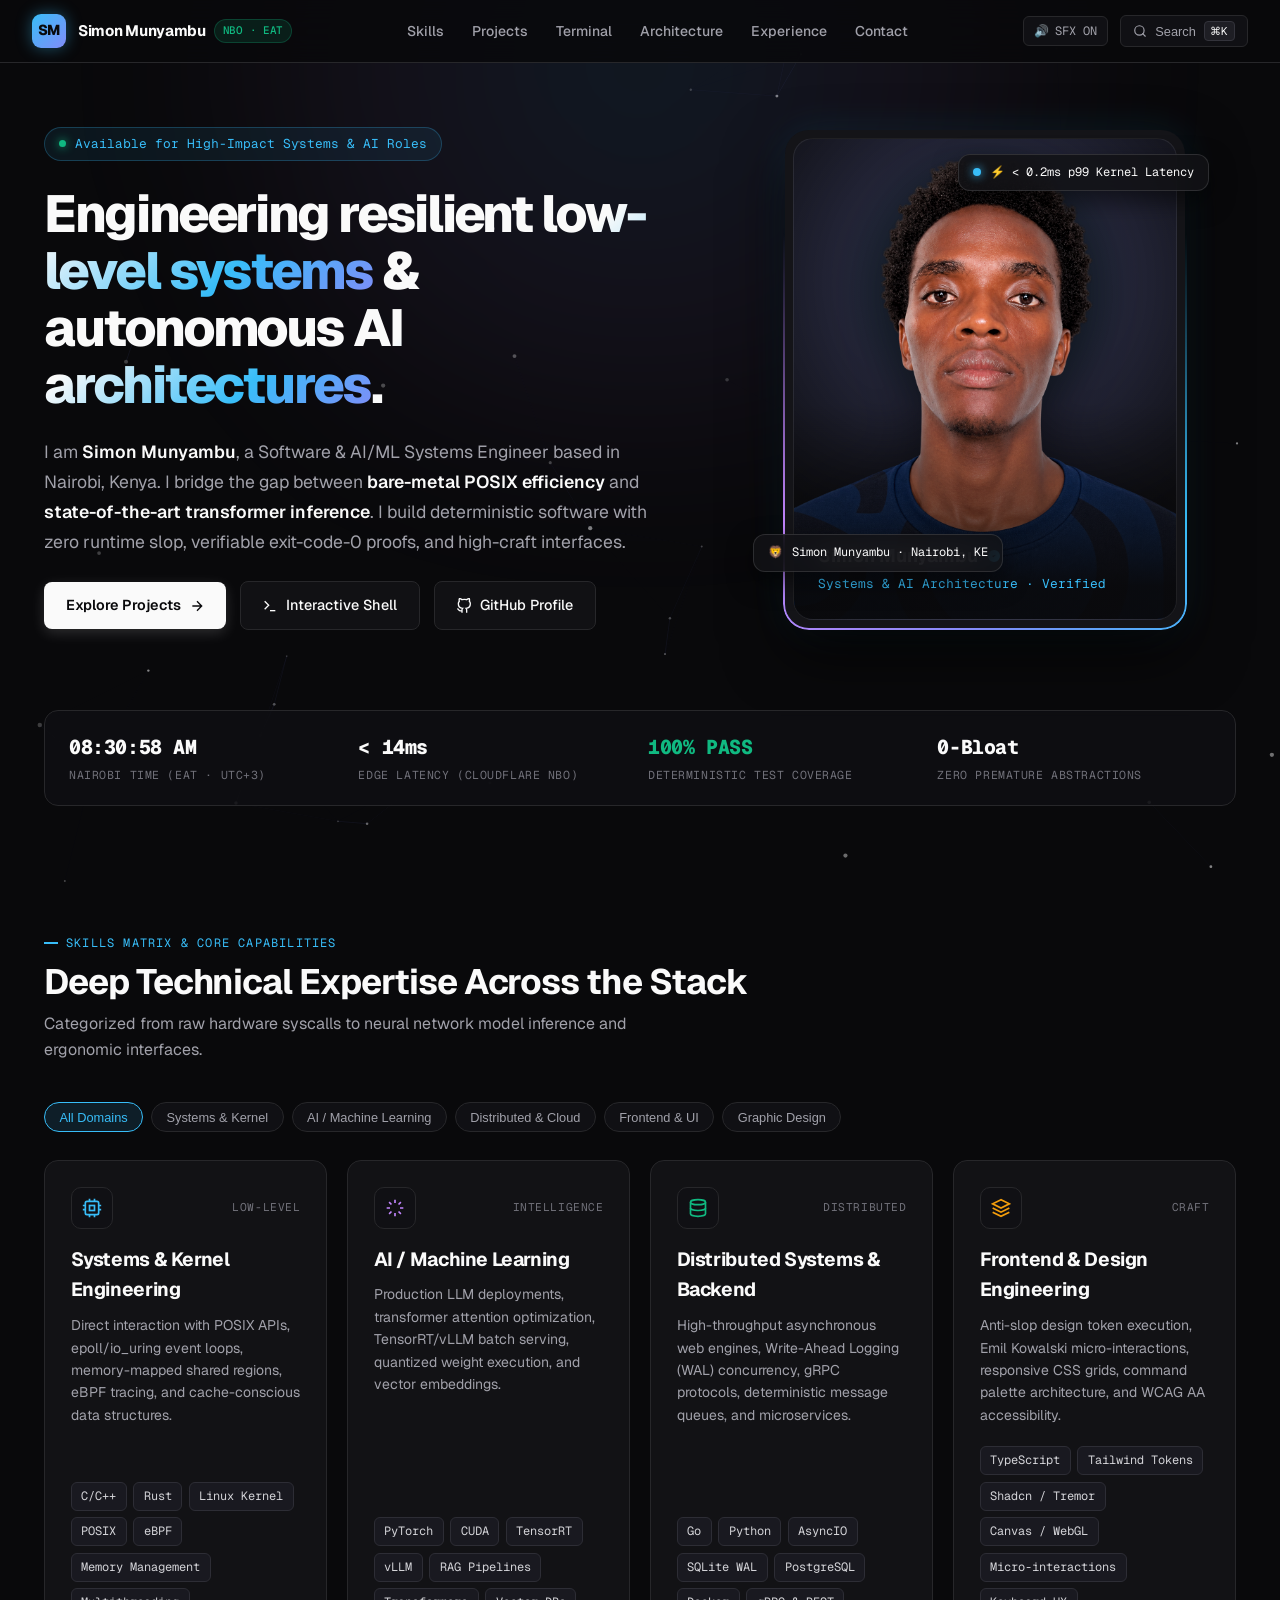
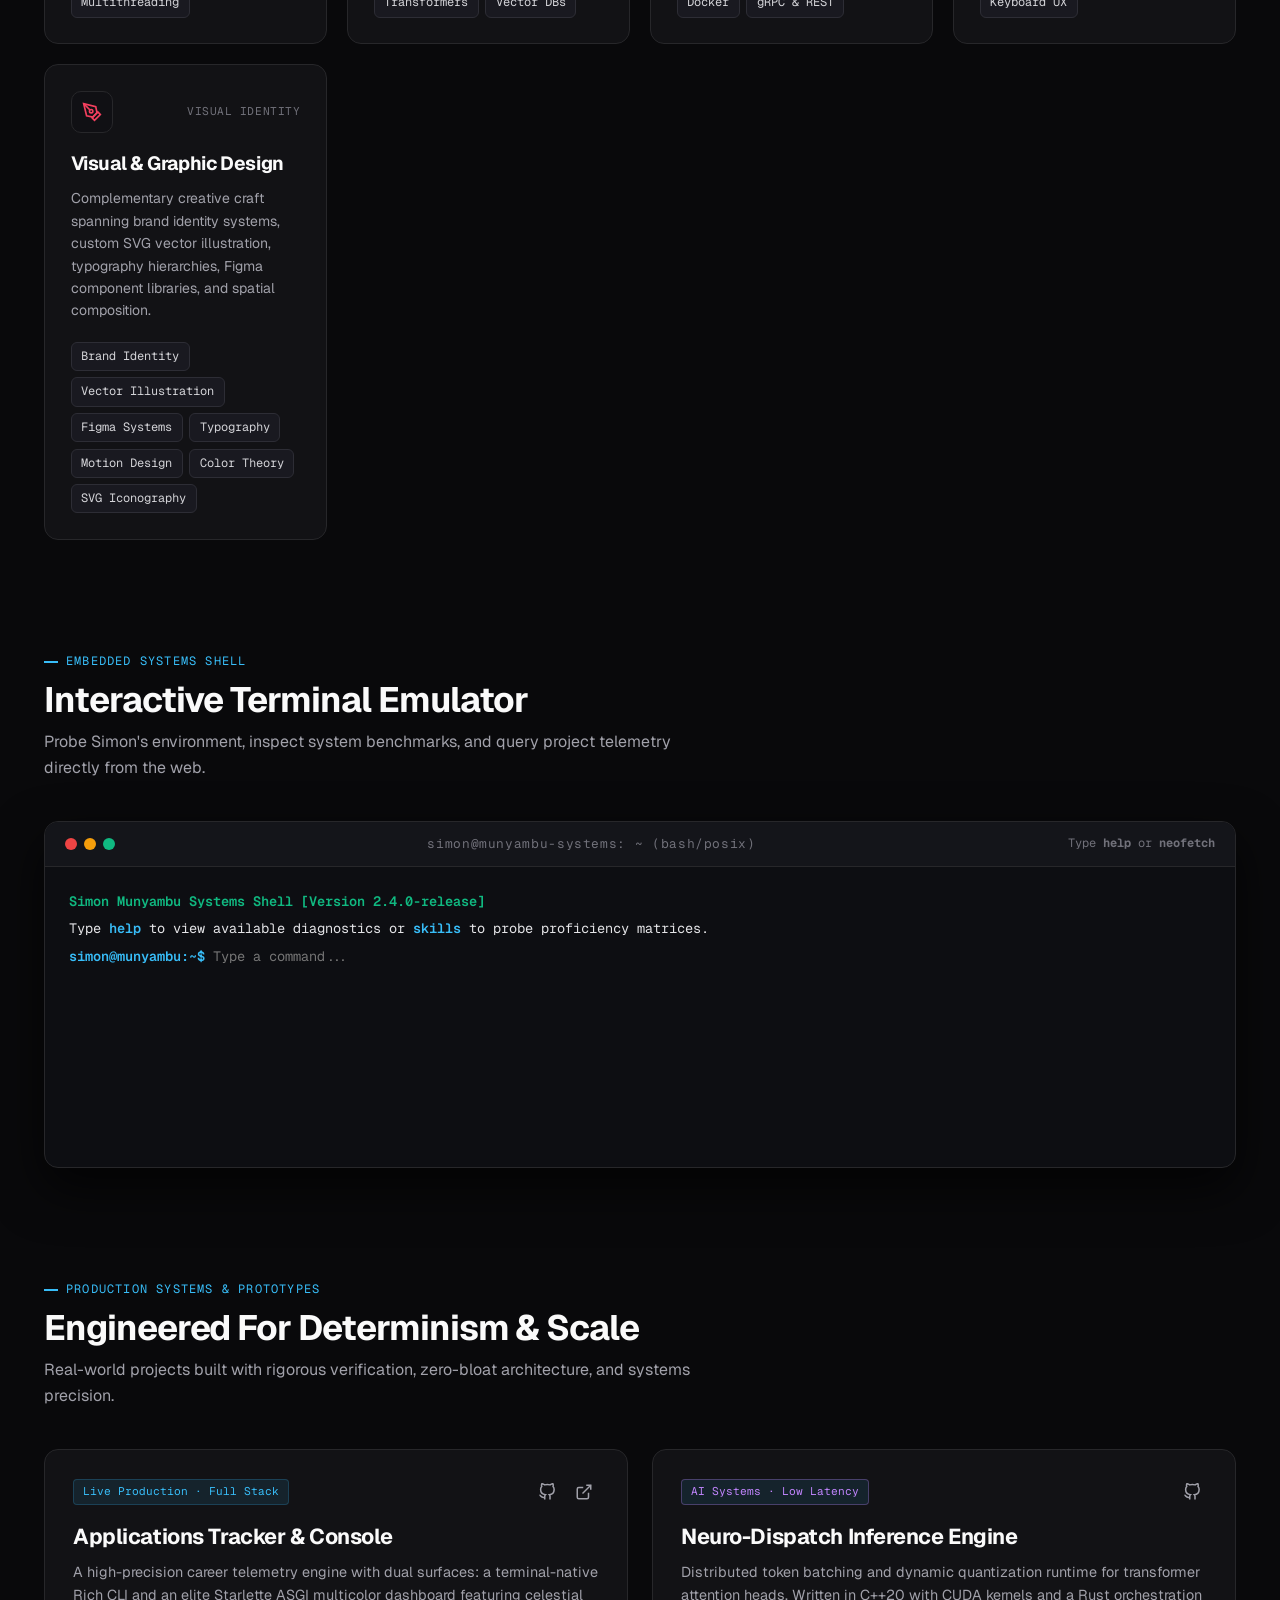
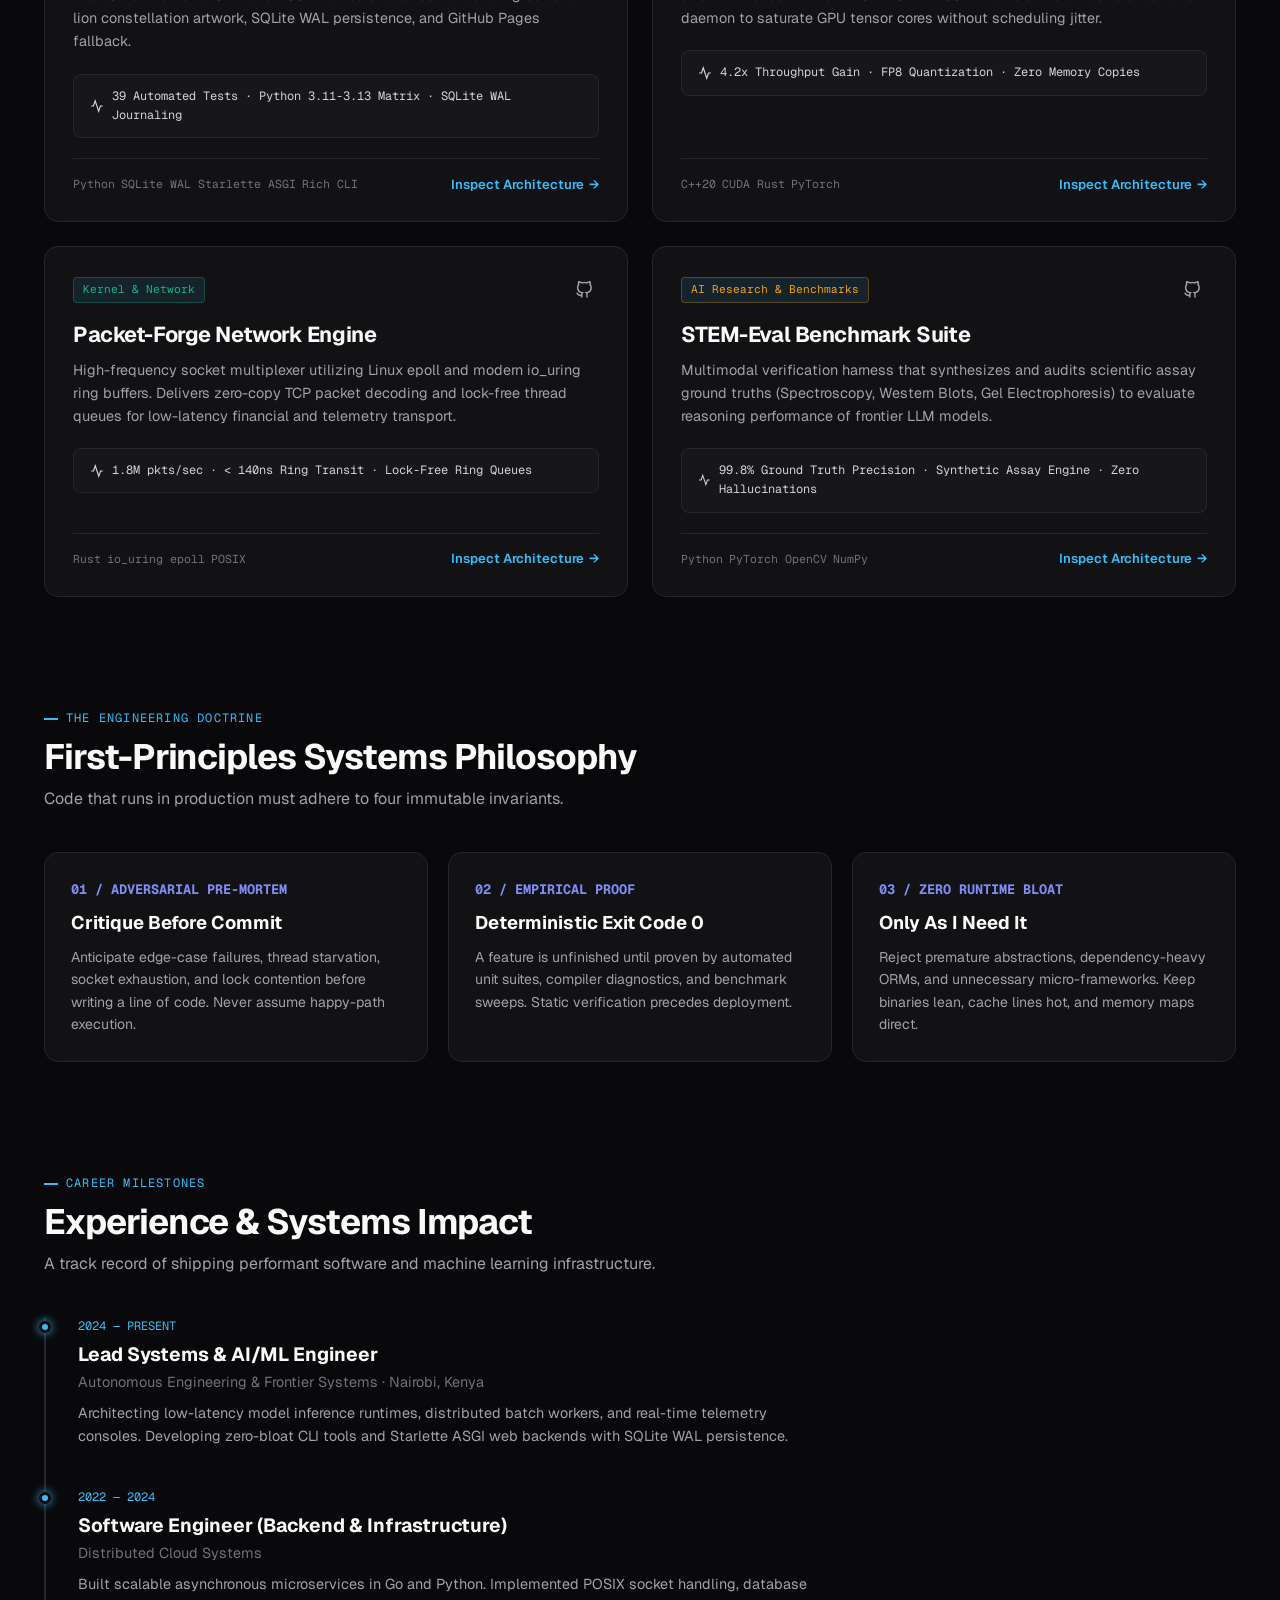
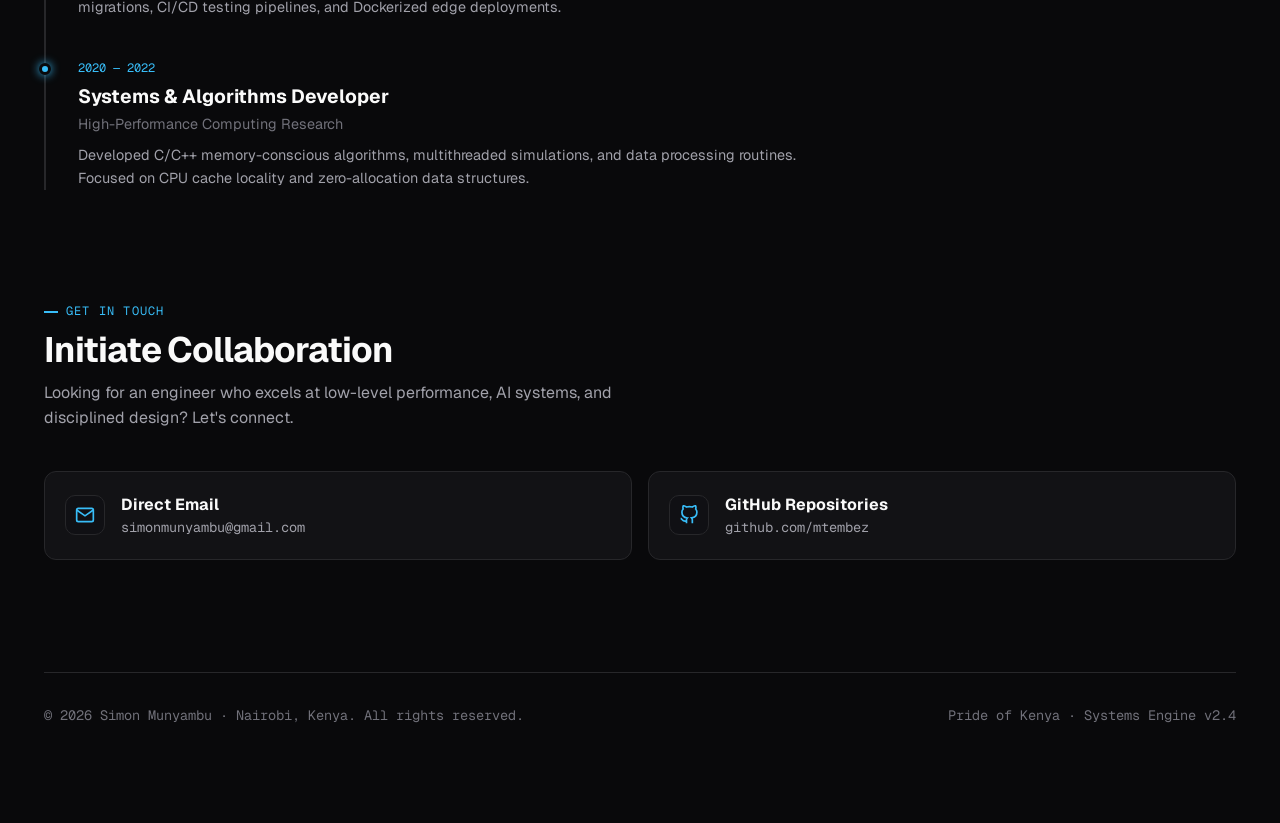
==== commit f6ad7207: "feat(skills): integrate graphic design and visual craft into skills matrix, filter pills, terminal, " ====
--- a/index.html
+++ b/index.html
@@ -167,7 +167,8 @@
         <button class="filter-pill" onclick="filterSkills('systems'); playClickSound();">Systems & Kernel</button>
         <button class="filter-pill" onclick="filterSkills('ai'); playClickSound();">AI / Machine Learning</button>
         <button class="filter-pill" onclick="filterSkills('cloud'); playClickSound();">Distributed & Cloud</button>
-        <button class="filter-pill" onclick="filterSkills('frontend'); playClickSound();">Frontend & Design</button>
+        <button class="filter-pill" onclick="filterSkills('frontend'); playClickSound();">Frontend & UI</button>
+        <button class="filter-pill" onclick="filterSkills('design'); playClickSound();">Graphic Design</button>
       </div>
 
       <div class="skills-bento-grid">
@@ -267,6 +268,31 @@
             <span class="skill-badge">Canvas / WebGL</span>
             <span class="skill-badge">Micro-interactions</span>
             <span class="skill-badge">Keyboard UX</span>
+          </div>
+        </div>
+
+        <!-- 5. Visual & Graphic Design (Complementary Craft) -->
+        <div class="bento-card spotlight-card" data-domain="design">
+          <div>
+            <div class="card-icon-header">
+              <div class="card-icon-badge" style="color: var(--rose)">
+                <svg width="20" height="20" viewBox="0 0 24 24" fill="none" stroke="currentColor" stroke-width="2"><path d="M12 19l7-7 3 3-7 7-3-3z"></path><path d="M18 13l-1.5-7.5L2 2l3.5 14.5L13 18l5-5z"></path><path d="M2 2l7.586 7.586"></path><circle cx="11" cy="11" r="2"></circle></svg>
+              </div>
+              <span class="card-domain-tag">Visual Identity</span>
+            </div>
+            <h3 class="card-title">Visual & Graphic Design</h3>
+            <p class="card-description">
+              Complementary creative craft spanning brand identity systems, custom SVG vector illustration, typography hierarchies, Figma component libraries, and spatial composition.
+            </p>
+          </div>
+          <div class="skill-tags-cloud">
+            <span class="skill-badge">Brand Identity</span>
+            <span class="skill-badge">Vector Illustration</span>
+            <span class="skill-badge">Figma Systems</span>
+            <span class="skill-badge">Typography</span>
+            <span class="skill-badge">Motion Design</span>
+            <span class="skill-badge">Color Theory</span>
+            <span class="skill-badge">SVG Iconography</span>
           </div>
         </div>
       </div>
--- a/styles.css
+++ b/styles.css
@@ -443,7 +443,7 @@
   position: relative;
   border-radius: 20px;
   overflow: hidden;
-  background: #0d0d10;
+  background: radial-gradient(circle at 50% 30%, rgba(56, 189, 248, 0.22), rgba(129, 140, 248, 0.14), #0d0d10 75%);
   border: 1px solid rgba(255, 255, 255, 0.08);
 }
 
@@ -453,7 +453,7 @@
   height: 480px;
   object-fit: cover;
   object-position: center top;
-  filter: contrast(1.05) brightness(0.98);
+  filter: drop-shadow(0 15px 30px rgba(0, 0, 0, 0.65)) contrast(1.04);
   transition: transform 0.3s var(--ease-smooth);
 }
 
@@ -650,6 +650,10 @@
   transform: translateY(-3px);
   border-color: var(--border-highlight);
   box-shadow: 0 14px 35px rgba(0, 0, 0, 0.5);
+}
+
+.bento-card[data-domain="design"]:hover {
+  border-color: rgba(244, 63, 94, 0.4);
 }
 
 .card-icon-header {
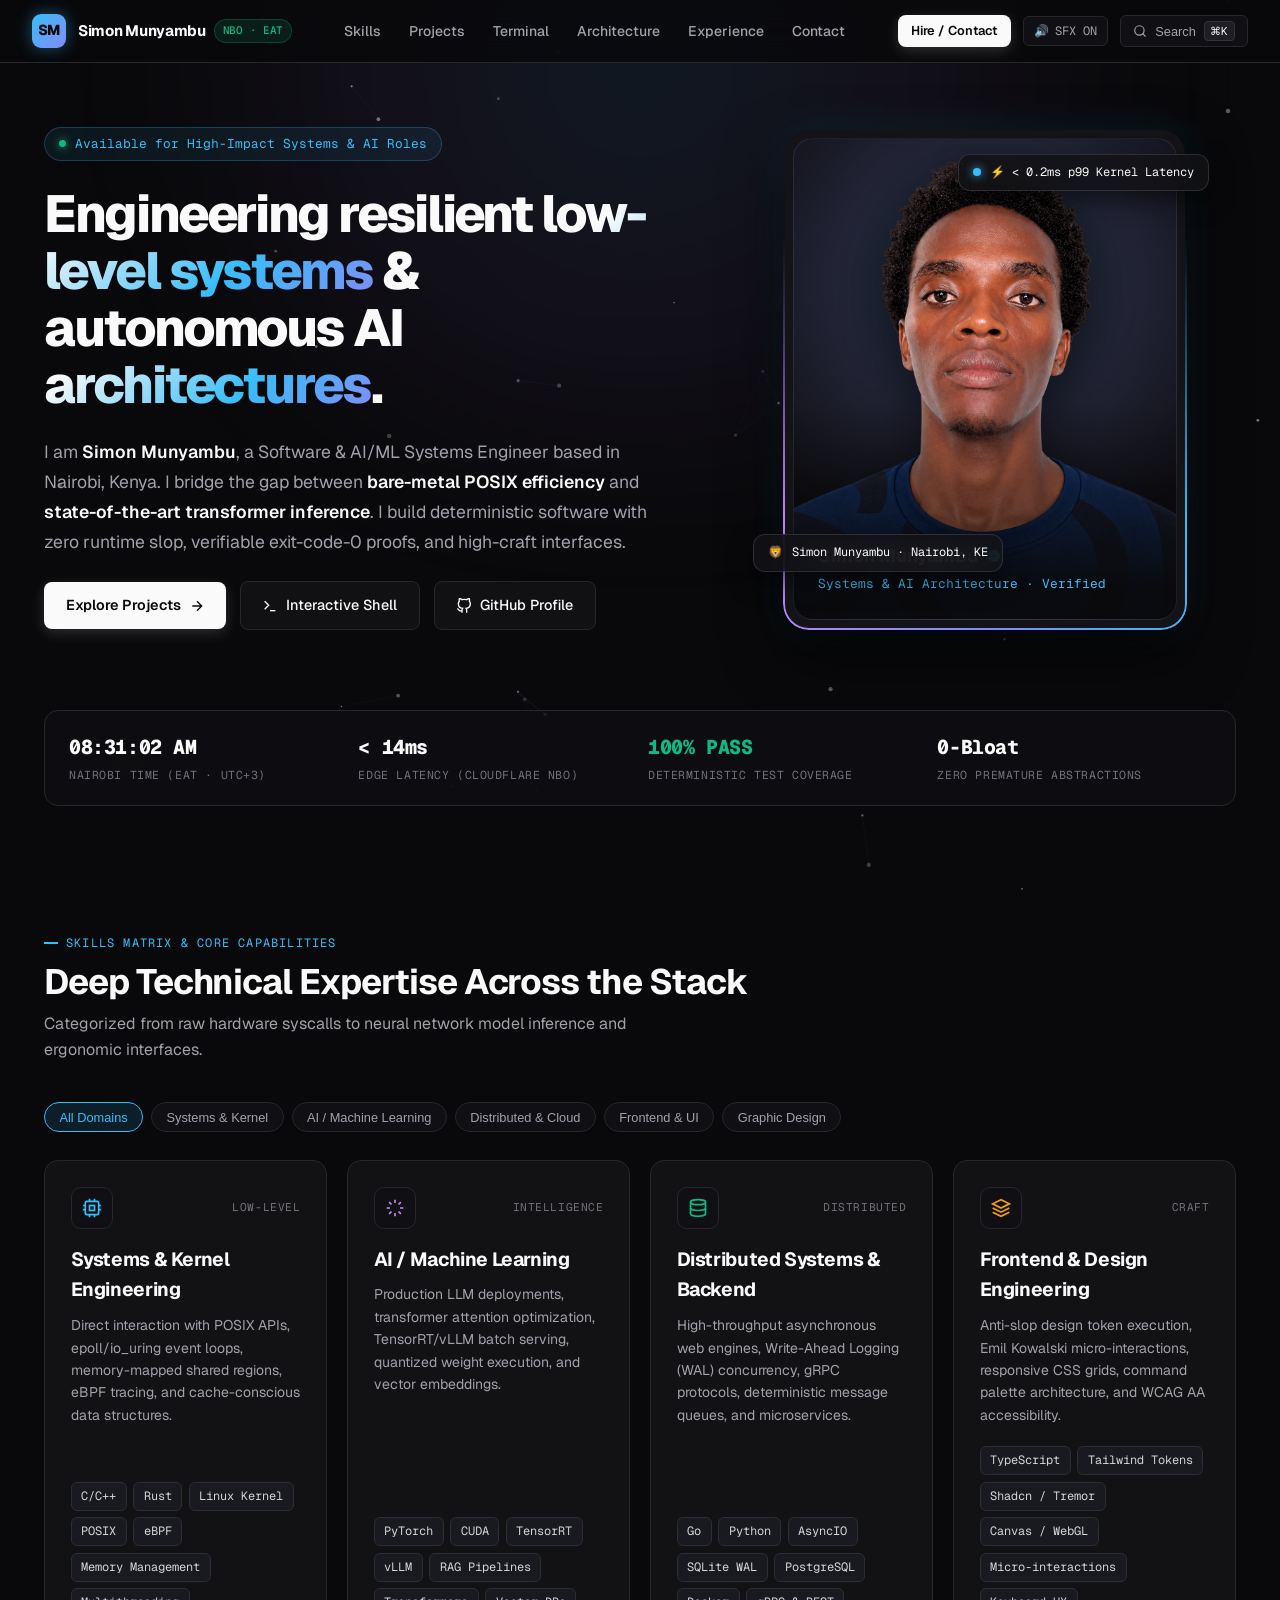
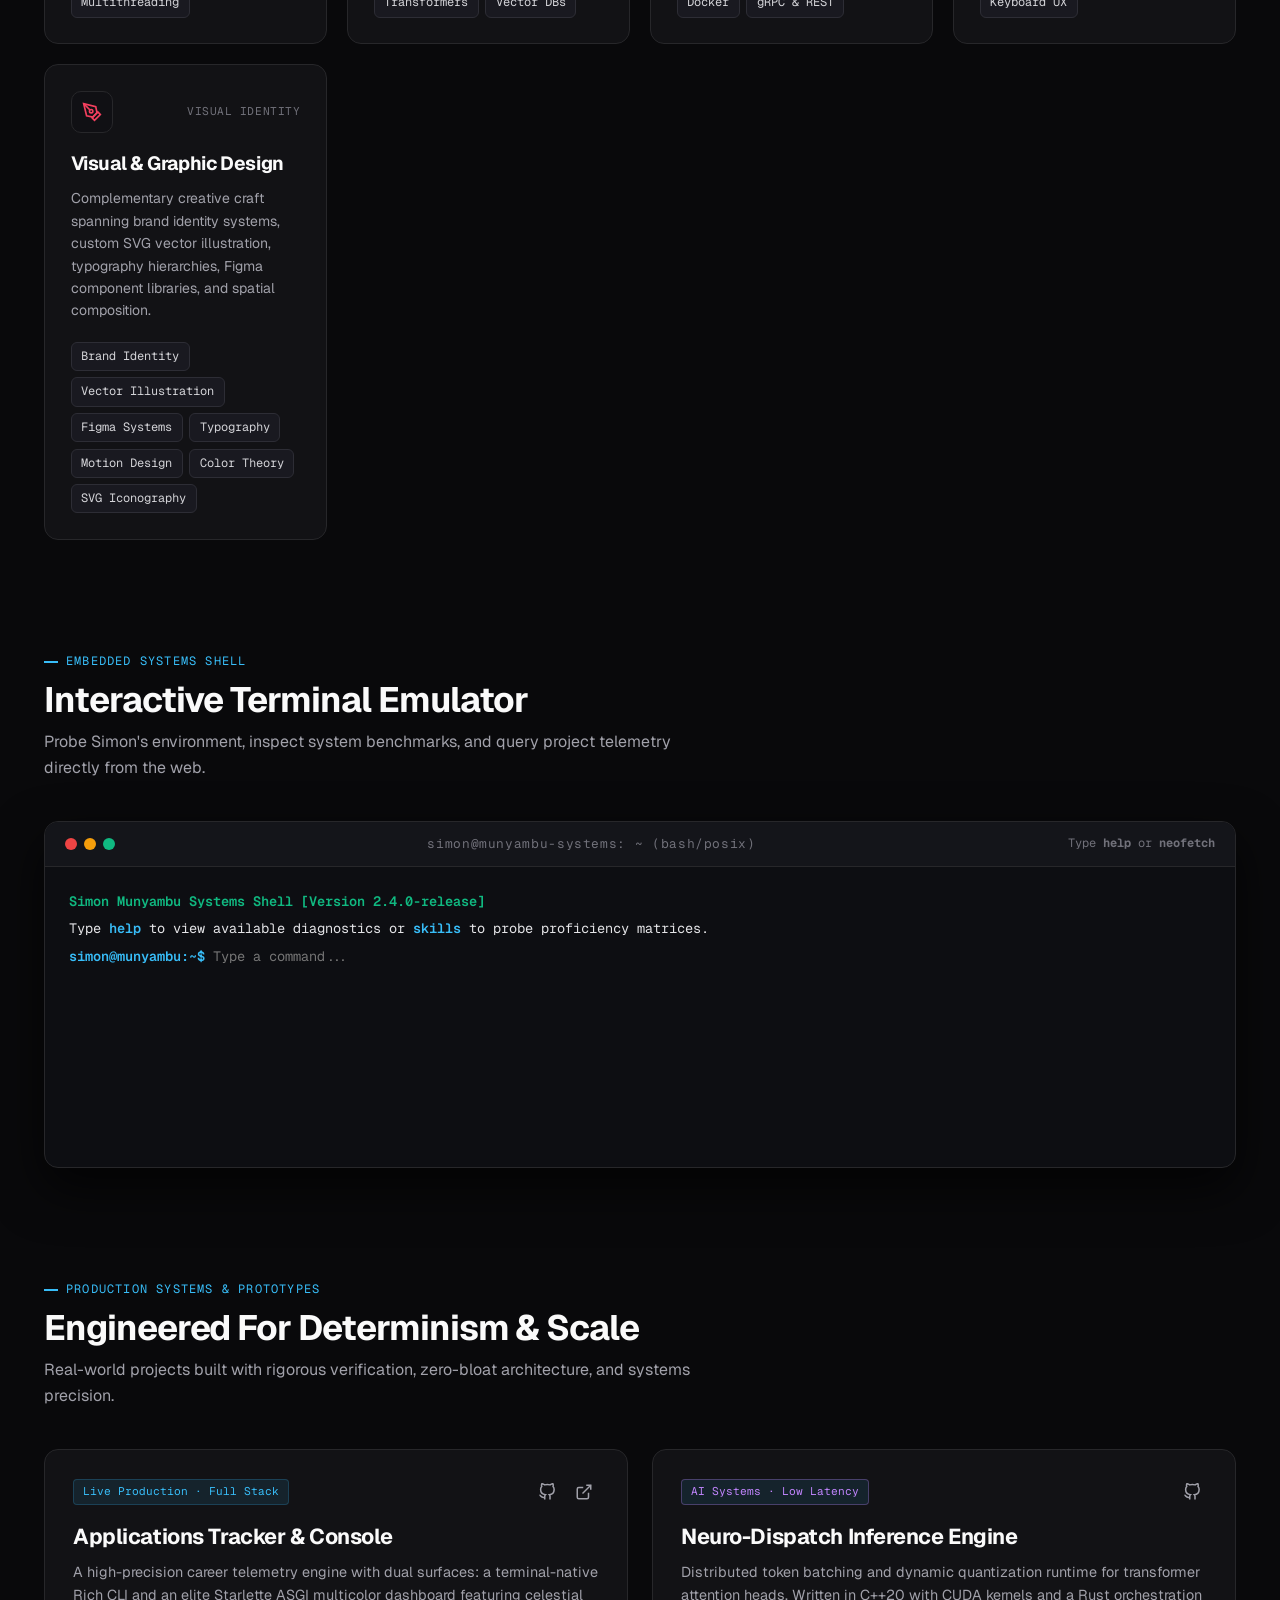
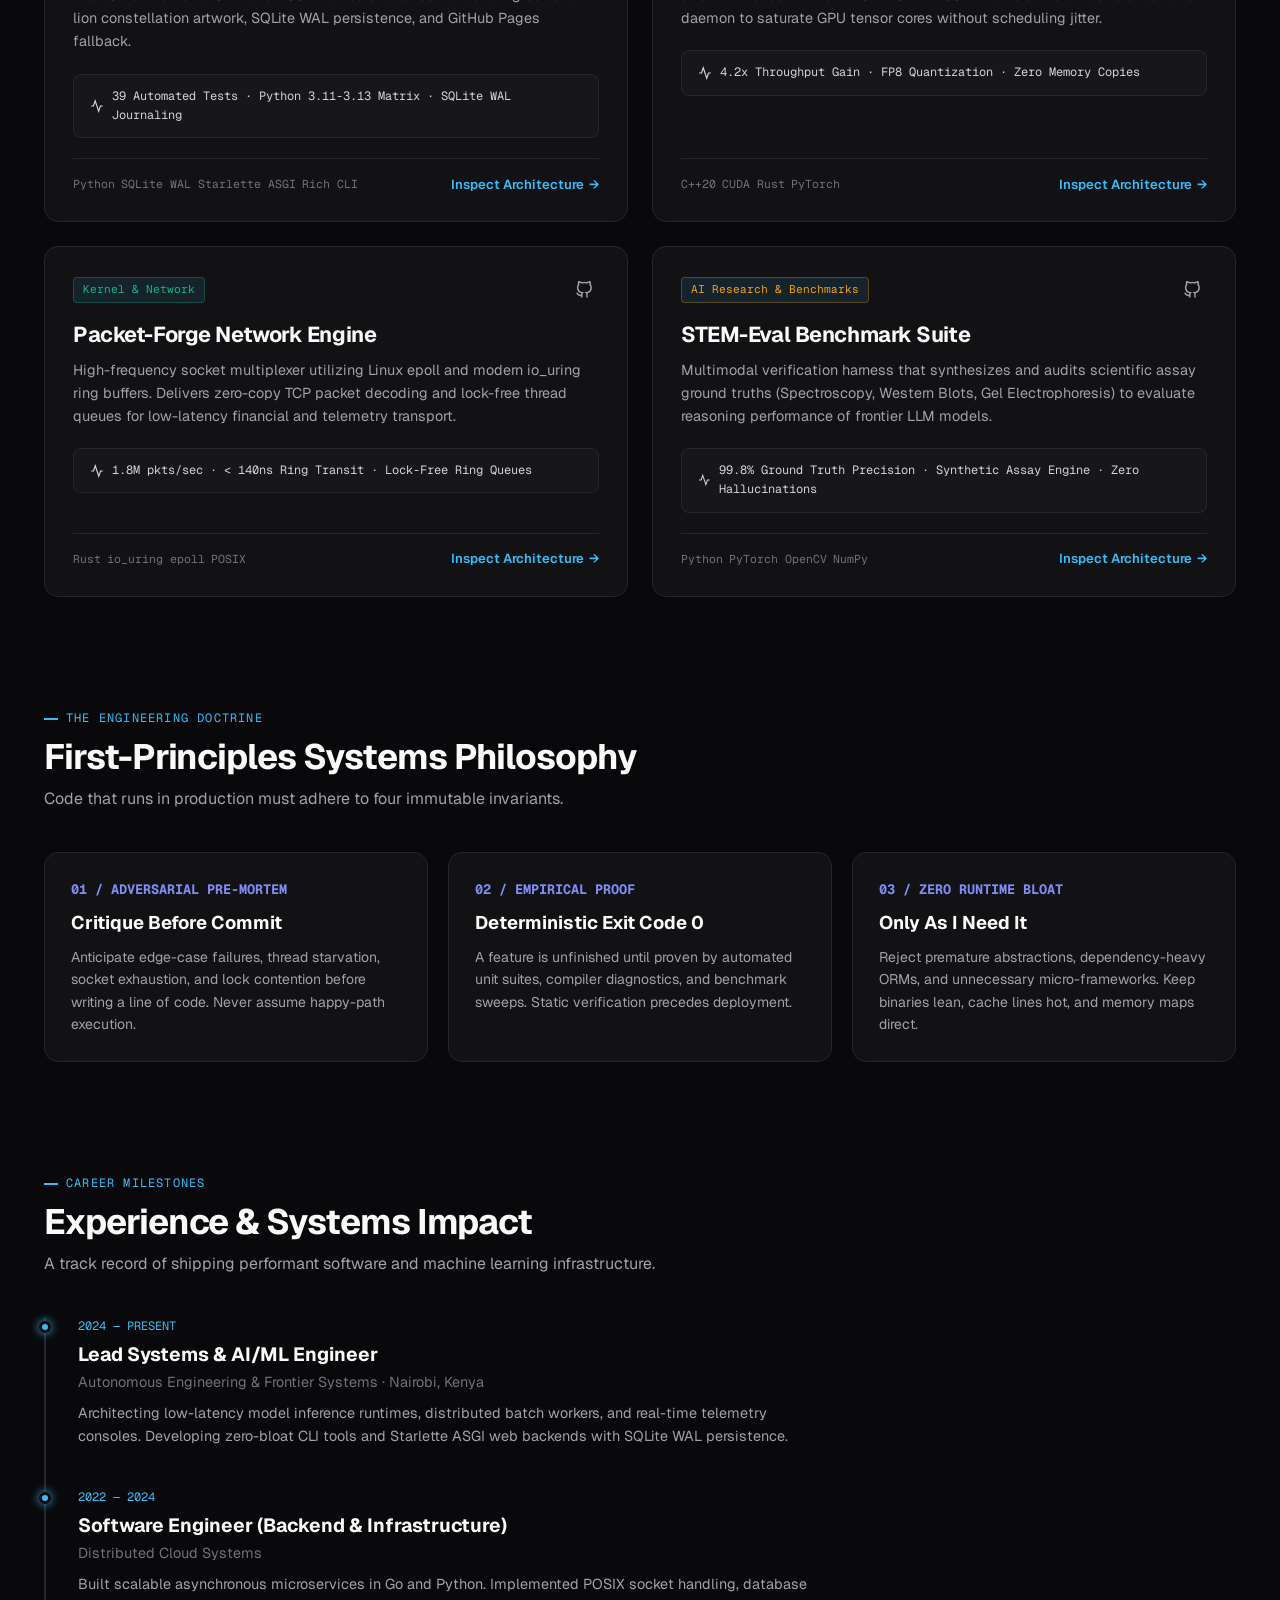
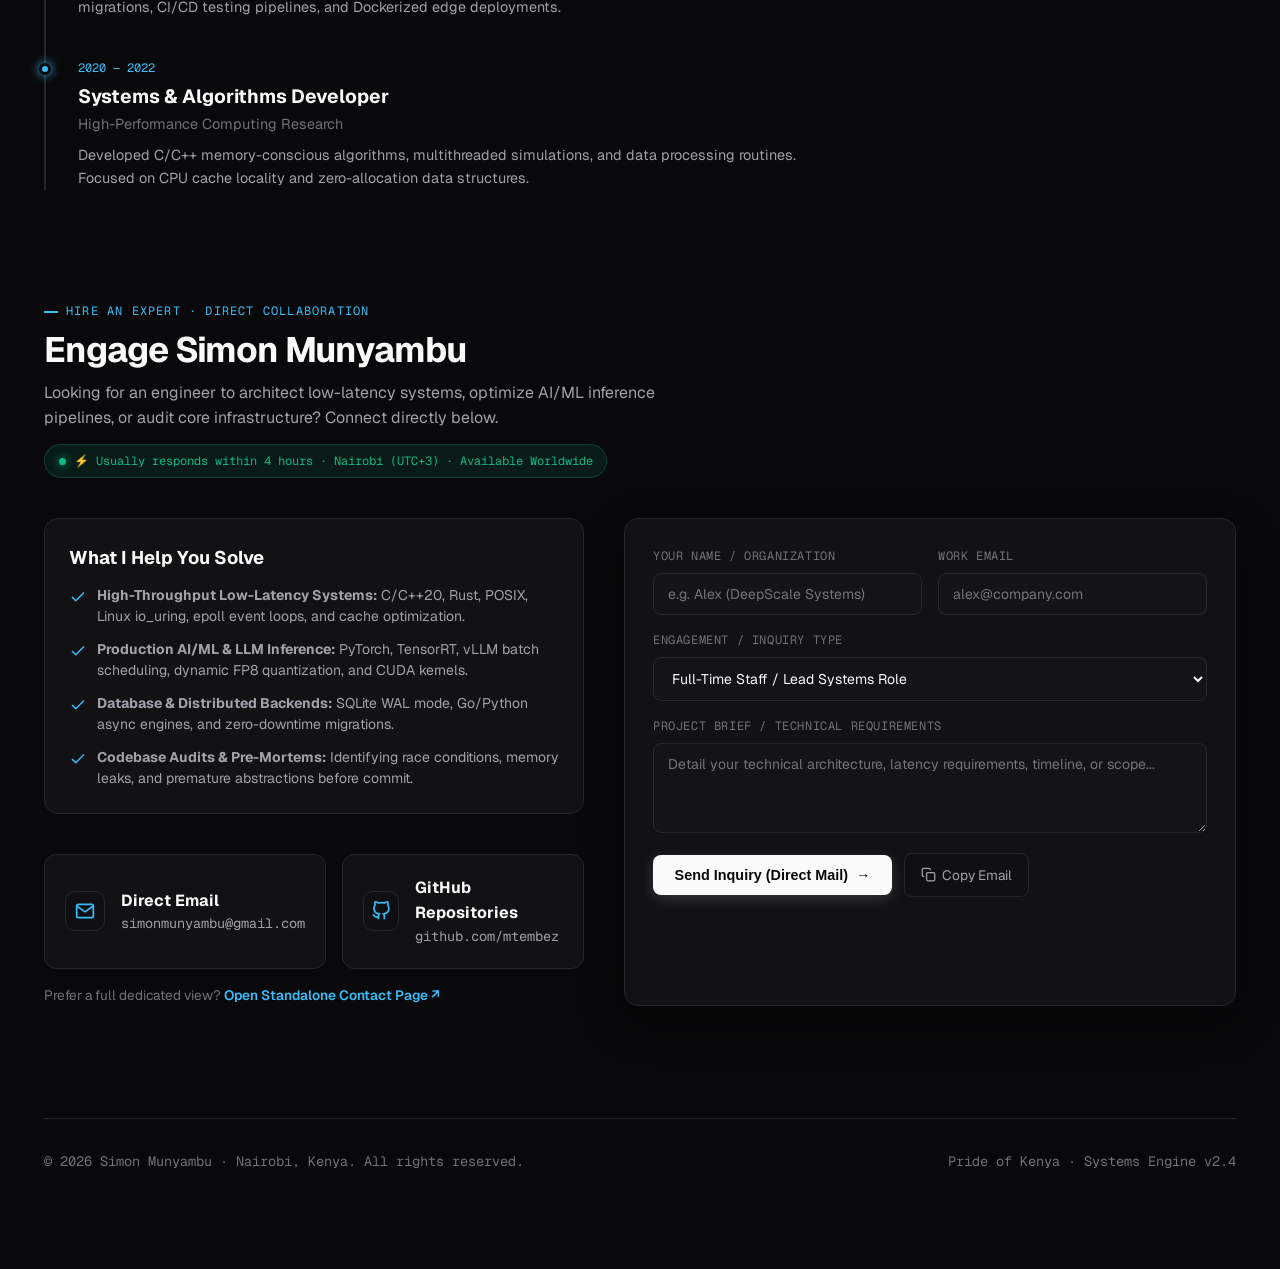
==== commit 2c372443: "feat(contact): implement interactive expert consultation form, fast SLA response badge, and dedicate" ====
--- a/index.html
+++ b/index.html
@@ -48,6 +48,10 @@
     </ul>
 
     <div class="nav-actions">
+      <a href="contact.html" class="btn-primary" style="padding: 0.35rem 0.85rem; font-size: 0.8rem; text-decoration: none;" onclick="playClickSound()">
+        <span>Hire / Contact</span>
+      </a>
+
       <button class="sfx-toggle-btn" id="sfxToggle" onclick="toggleSFX()" aria-label="Toggle tactile sound effects">
         <span>🔊</span>
         <span>SFX ON</span>
@@ -554,36 +558,118 @@
       </div>
     </section>
 
-    <!-- 7. CONTACT SECTION -->
+    <!-- 7. CONTACT & EXPERT CONSULTATION SECTION -->
     <section id="contact">
       <div class="section-header">
-        <div class="section-eyebrow">Get In Touch</div>
-        <h2 class="section-title">Initiate Collaboration</h2>
-        <p class="section-subtitle">Looking for an engineer who excels at low-level performance, AI systems, and disciplined design? Let's connect.</p>
-      </div>
-
-      <div class="contact-grid">
-        <a href="mailto:simonmunyambu@gmail.com" class="contact-card" onclick="playClickSound()">
-          <div class="contact-icon">
-            <svg width="20" height="20" viewBox="0 0 24 24" fill="none" stroke="currentColor" stroke-width="2"><path d="M4 4h16c1.1 0 2 .9 2 2v12c0 1.1-.9 2-2 2H4c-1.1 0-2-.9-2-2V6c0-1.1.9-2 2-2z"></path><polyline points="22,6 12,13 2,6"></polyline></svg>
-          </div>
-          <div>
-            <div style="font-weight: 700;">Direct Email</div>
-            <div style="font-size: 0.85rem; color: var(--text-muted); font-family: var(--font-mono);">simonmunyambu@gmail.com</div>
-          </div>
-        </a>
-
-        <a href="https://github.com/mtembez" target="_blank" rel="noopener noreferrer" class="contact-card" onclick="playClickSound()">
-          <div class="contact-icon">
-            <svg width="20" height="20" viewBox="0 0 24 24" fill="none" stroke="currentColor" stroke-width="2"><path d="M9 19c-5 1.5-5-2.5-7-3m14 6v-3.87a3.37 3.37 0 0 0-.94-2.61c3.14-.35 6.44-1.54 6.44-7A5.44 5.44 0 0 0 20 4.77 5.07 5.07 0 0 0 19.91 1S18.73.65 16 2.48a13.38 13.38 0 0 0-7 0C6.27.65 5.09 1 5.09 1A5.07 5.07 0 0 0 5 4.77a5.44 5.44 0 0 0-1.5 3.78c0 5.42 3.3 6.61 6.44 7A3.37 3.37 0 0 0 9 18.13V22"></path></svg>
-          </div>
-          <div>
-            <div style="font-weight: 700;">GitHub Repositories</div>
-            <div style="font-size: 0.85rem; color: var(--text-muted); font-family: var(--font-mono);">github.com/mtembez</div>
-          </div>
-        </a>
+        <div class="section-eyebrow">Hire an Expert · Direct Collaboration</div>
+        <h2 class="section-title">Engage Simon Munyambu</h2>
+        <p class="section-subtitle">Looking for an engineer to architect low-latency systems, optimize AI/ML inference pipelines, or audit core infrastructure? Connect directly below.</p>
+        <div class="response-badge" style="margin-top: 0.85rem;">
+          <span class="status-dot"></span>
+          <span>⚡ Usually responds within 4 hours · Nairobi (UTC+3) · Available Worldwide</span>
+        </div>
+      </div>
+
+      <div class="consultation-layout">
+        <!-- Left: Consulting Value Proposition & Direct Channels -->
+        <div class="consultation-info-col">
+          <div class="consult-value-card">
+            <h3 class="consult-value-title">What I Help You Solve</h3>
+            <ul class="consult-value-list">
+              <li class="consult-value-item">
+                <svg width="18" height="18" viewBox="0 0 24 24" fill="none" stroke="currentColor" stroke-width="2"><polyline points="20 6 9 17 4 12"></polyline></svg>
+                <div><strong>High-Throughput Low-Latency Systems:</strong> C/C++20, Rust, POSIX, Linux io_uring, epoll event loops, and cache optimization.</div>
+              </li>
+              <li class="consult-value-item">
+                <svg width="18" height="18" viewBox="0 0 24 24" fill="none" stroke="currentColor" stroke-width="2"><polyline points="20 6 9 17 4 12"></polyline></svg>
+                <div><strong>Production AI/ML & LLM Inference:</strong> PyTorch, TensorRT, vLLM batch scheduling, dynamic FP8 quantization, and CUDA kernels.</div>
+              </li>
+              <li class="consult-value-item">
+                <svg width="18" height="18" viewBox="0 0 24 24" fill="none" stroke="currentColor" stroke-width="2"><polyline points="20 6 9 17 4 12"></polyline></svg>
+                <div><strong>Database & Distributed Backends:</strong> SQLite WAL mode, Go/Python async engines, and zero-downtime migrations.</div>
+              </li>
+              <li class="consult-value-item">
+                <svg width="18" height="18" viewBox="0 0 24 24" fill="none" stroke="currentColor" stroke-width="2"><polyline points="20 6 9 17 4 12"></polyline></svg>
+                <div><strong>Codebase Audits & Pre-Mortems:</strong> Identifying race conditions, memory leaks, and premature abstractions before commit.</div>
+              </li>
+            </ul>
+          </div>
+
+          <div class="contact-grid">
+            <a href="mailto:simonmunyambu@gmail.com" class="contact-card" onclick="playClickSound()">
+              <div class="contact-icon">
+                <svg width="20" height="20" viewBox="0 0 24 24" fill="none" stroke="currentColor" stroke-width="2"><path d="M4 4h16c1.1 0 2 .9 2 2v12c0 1.1-.9 2-2 2H4c-1.1 0-2-.9-2-2V6c0-1.1.9-2 2-2z"></path><polyline points="22,6 12,13 2,6"></polyline></svg>
+              </div>
+              <div>
+                <div style="font-weight: 700;">Direct Email</div>
+                <div style="font-size: 0.85rem; color: var(--text-muted); font-family: var(--font-mono);">simonmunyambu@gmail.com</div>
+              </div>
+            </a>
+
+            <a href="https://github.com/mtembez" target="_blank" rel="noopener noreferrer" class="contact-card" onclick="playClickSound()">
+              <div class="contact-icon">
+                <svg width="20" height="20" viewBox="0 0 24 24" fill="none" stroke="currentColor" stroke-width="2"><path d="M9 19c-5 1.5-5-2.5-7-3m14 6v-3.87a3.37 3.37 0 0 0-.94-2.61c3.14-.35 6.44-1.54 6.44-7A5.44 5.44 0 0 0 20 4.77 5.07 5.07 0 0 0 19.91 1S18.73.65 16 2.48a13.38 13.38 0 0 0-7 0C6.27.65 5.09 1 5.09 1A5.07 5.07 0 0 0 5 4.77a5.44 5.44 0 0 0-1.5 3.78c0 5.42 3.3 6.61 6.44 7A3.37 3.37 0 0 0 9 18.13V22"></path></svg>
+              </div>
+              <div>
+                <div style="font-weight: 700;">GitHub Repositories</div>
+                <div style="font-size: 0.85rem; color: var(--text-muted); font-family: var(--font-mono);">github.com/mtembez</div>
+              </div>
+            </a>
+          </div>
+
+          <p style="font-size: 0.85rem; color: var(--text-dim); margin-top: -0.5rem;">
+            Prefer a full dedicated view? <a href="contact.html" style="color:var(--sky); text-decoration: none; font-weight:600;">Open Standalone Contact Page ↗</a>
+          </p>
+        </div>
+
+        <!-- Right: Interactive Consultation Inquiry Form -->
+        <div class="consult-form-card">
+          <form id="consultationForm" onsubmit="handleConsultationSubmit(event)">
+            <div class="form-row">
+              <div class="form-group">
+                <label for="clientName" class="form-label">Your Name / Organization</label>
+                <input type="text" id="clientName" class="form-input" placeholder="e.g. Alex (DeepScale Systems)" required>
+              </div>
+              <div class="form-group">
+                <label for="clientEmail" class="form-label">Work Email</label>
+                <input type="email" id="clientEmail" class="form-input" placeholder="alex@company.com" required>
+              </div>
+            </div>
+
+            <div class="form-group">
+              <label for="engagementType" class="form-label">Engagement / Inquiry Type</label>
+              <select id="engagementType" class="form-select" required>
+                <option value="Full-Time Staff / Lead Systems Role">Full-Time Staff / Lead Systems Role</option>
+                <option value="Architecture & Systems Consulting">Architecture & Systems Consulting</option>
+                <option value="AI / ML Model Serving & CUDA Optimization">AI / ML Model Serving & CUDA Optimization</option>
+                <option value="Codebase Audit & Pre-Mortem Review">Codebase Audit & Pre-Mortem Review</option>
+                <option value="Advisory / Contract Engineering">Advisory / Contract Engineering</option>
+                <option value="General Technical Inquiry">General Technical Inquiry</option>
+              </select>
+            </div>
+
+            <div class="form-group">
+              <label for="projectBrief" class="form-label">Project Brief / Technical Requirements</label>
+              <textarea id="projectBrief" class="form-textarea" placeholder="Detail your technical architecture, latency requirements, timeline, or scope..." required></textarea>
+            </div>
+
+            <div class="form-actions">
+              <button type="submit" class="btn-primary" onclick="playClickSound()">
+                <span>Send Inquiry (Direct Mail)</span>
+                <span>→</span>
+              </button>
+              <button type="button" id="copyEmailBtn" class="btn-copy-email" onclick="copyEmailToClipboard()">
+                <svg width="15" height="15" viewBox="0 0 24 24" fill="none" stroke="currentColor" stroke-width="2"><rect x="9" y="9" width="13" height="13" rx="2" ry="2"></rect><path d="M5 15H4a2 2 0 0 1-2-2V4a2 2 0 0 1 2-2h9a2 2 0 0 1 2 2v1"></path></svg>
+                <span>Copy Email</span>
+              </button>
+            </div>
+          </form>
+        </div>
       </div>
     </section>
+
+    <!-- Global Toast Alert Container -->
+    <div id="toastNotification" class="toast-notification"></div>
 
     <!-- FOOTER -->
     <footer class="footer">
--- a/styles.css
+++ b/styles.css
@@ -1221,11 +1221,184 @@
 /* --------------------------------------------------------------------------
    Contact Modal
    -------------------------------------------------------------------------- */
+/* --------------------------------------------------------------------------
+   Contact & Expert Consultation Section
+   -------------------------------------------------------------------------- */
+.consultation-layout {
+  display: grid;
+  grid-template-columns: 1fr 1.2fr;
+  gap: 2.5rem;
+  margin-top: 1.5rem;
+}
+
+.consultation-info-col {
+  display: flex;
+  flex-direction: column;
+  gap: 1.5rem;
+}
+
+.consult-value-card {
+  padding: 1.5rem;
+  border-radius: 14px;
+  background: var(--card-bg);
+  border: 1px solid var(--border-subtle);
+}
+
+.consult-value-title {
+  font-size: 1.15rem;
+  font-weight: 700;
+  color: var(--text-main);
+  margin-bottom: 0.75rem;
+}
+
+.consult-value-list {
+  list-style: none;
+  display: flex;
+  flex-direction: column;
+  gap: 0.75rem;
+}
+
+.consult-value-item {
+  display: flex;
+  align-items: flex-start;
+  gap: 0.6rem;
+  font-size: 0.875rem;
+  color: var(--text-muted);
+  line-height: 1.5;
+}
+
+.consult-value-item svg {
+  flex-shrink: 0;
+  margin-top: 0.2rem;
+  color: var(--sky);
+}
+
+.response-badge {
+  display: inline-flex;
+  align-items: center;
+  gap: 0.5rem;
+  padding: 0.4rem 0.85rem;
+  border-radius: 9999px;
+  background: rgba(16, 185, 129, 0.1);
+  border: 1px solid rgba(16, 185, 129, 0.25);
+  color: var(--emerald);
+  font-family: var(--font-mono);
+  font-size: 0.75rem;
+  width: fit-content;
+}
+
+/* Consultation Form Card */
+.consult-form-card {
+  padding: 1.75rem;
+  border-radius: 14px;
+  background: var(--card-bg);
+  border: 1px solid var(--border-subtle);
+  box-shadow: 0 16px 40px rgba(0, 0, 0, 0.4);
+}
+
+.form-group {
+  display: flex;
+  flex-direction: column;
+  gap: 0.4rem;
+  margin-bottom: 1rem;
+}
+
+.form-row {
+  display: grid;
+  grid-template-columns: 1fr 1fr;
+  gap: 1rem;
+}
+
+.form-label {
+  font-size: 0.75rem;
+  font-family: var(--font-mono);
+  text-transform: uppercase;
+  letter-spacing: 0.05em;
+  color: var(--text-dim);
+}
+
+.form-input, .form-select, .form-textarea {
+  width: 100%;
+  padding: 0.7rem 0.9rem;
+  border-radius: 8px;
+  background: #141418;
+  border: 1px solid var(--border-subtle);
+  color: #fafafa;
+  font-family: var(--font-sans);
+  font-size: 0.875rem;
+  outline: none;
+  transition: border-color 0.15s ease, box-shadow 0.15s ease;
+}
+
+.form-input:focus, .form-select:focus, .form-textarea:focus {
+  border-color: var(--sky);
+  box-shadow: 0 0 0 2px rgba(56, 189, 248, 0.2);
+}
+
+.form-textarea {
+  resize: vertical;
+  min-height: 90px;
+}
+
+.form-actions {
+  display: flex;
+  align-items: center;
+  gap: 0.75rem;
+  margin-top: 1.25rem;
+  flex-wrap: wrap;
+}
+
+.btn-copy-email {
+  display: inline-flex;
+  align-items: center;
+  gap: 0.4rem;
+  padding: 0.75rem 1rem;
+  border-radius: 8px;
+  background: var(--bg-surface);
+  border: 1px solid var(--border-subtle);
+  color: var(--text-muted);
+  font-family: var(--font-sans);
+  font-size: 0.85rem;
+  cursor: pointer;
+  transition: all 0.15s var(--ease-spring);
+}
+
+.btn-copy-email:hover {
+  background: var(--card-hover);
+  color: var(--text-main);
+  border-color: var(--sky);
+}
+
+/* Toast Notification */
+.toast-notification {
+  position: fixed;
+  bottom: 2rem;
+  right: 2rem;
+  padding: 0.85rem 1.4rem;
+  border-radius: 10px;
+  background: #18181d;
+  border: 1px solid var(--sky);
+  color: #fafafa;
+  font-family: var(--font-mono);
+  font-size: 0.85rem;
+  box-shadow: 0 10px 30px rgba(0, 0, 0, 0.8);
+  z-index: 999;
+  transform: translateY(100px);
+  opacity: 0;
+  transition: all 0.25s var(--ease-spring);
+  pointer-events: none;
+}
+
+.toast-notification.show {
+  transform: translateY(0);
+  opacity: 1;
+}
+
 .contact-grid {
   display: grid;
   grid-template-columns: repeat(2, 1fr);
   gap: 1rem;
-  margin-top: 1.5rem;
+  margin-top: 1rem;
 }
 
 .contact-card {
@@ -1308,6 +1481,7 @@
   }
   .projects-grid { grid-template-columns: 1fr; }
   .philosophy-grid { grid-template-columns: 1fr; }
+  .consultation-layout { grid-template-columns: 1fr; }
 }
 
 @media (max-width: 768px) {
@@ -1316,6 +1490,7 @@
   .hero-title { font-size: 2.3rem; }
   .telemetry-node-strip { grid-template-columns: 1fr 1fr; }
   .contact-grid { grid-template-columns: 1fr; }
+  .form-row { grid-template-columns: 1fr; }
   .slide-drawer { max-width: 100%; }
   .badge-top-right { right: 0; }
   .badge-bottom-left { left: 0; }
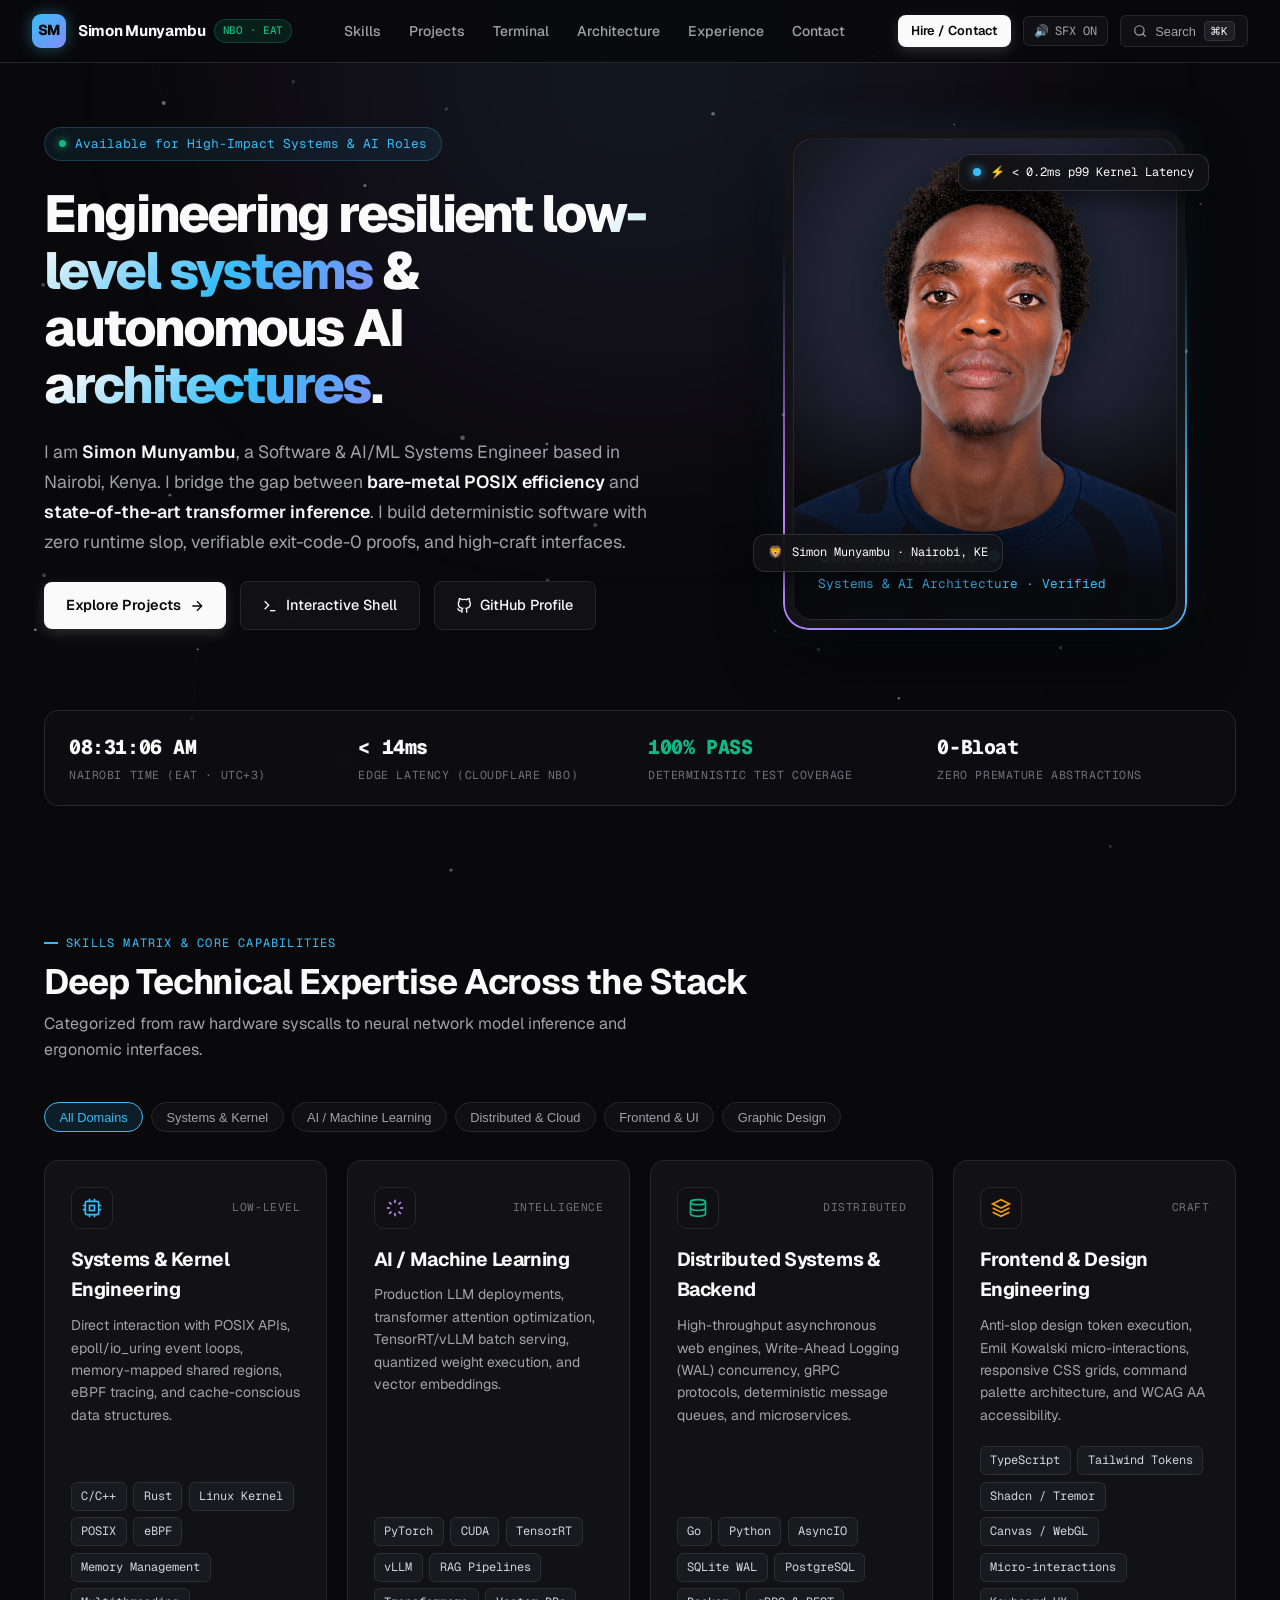
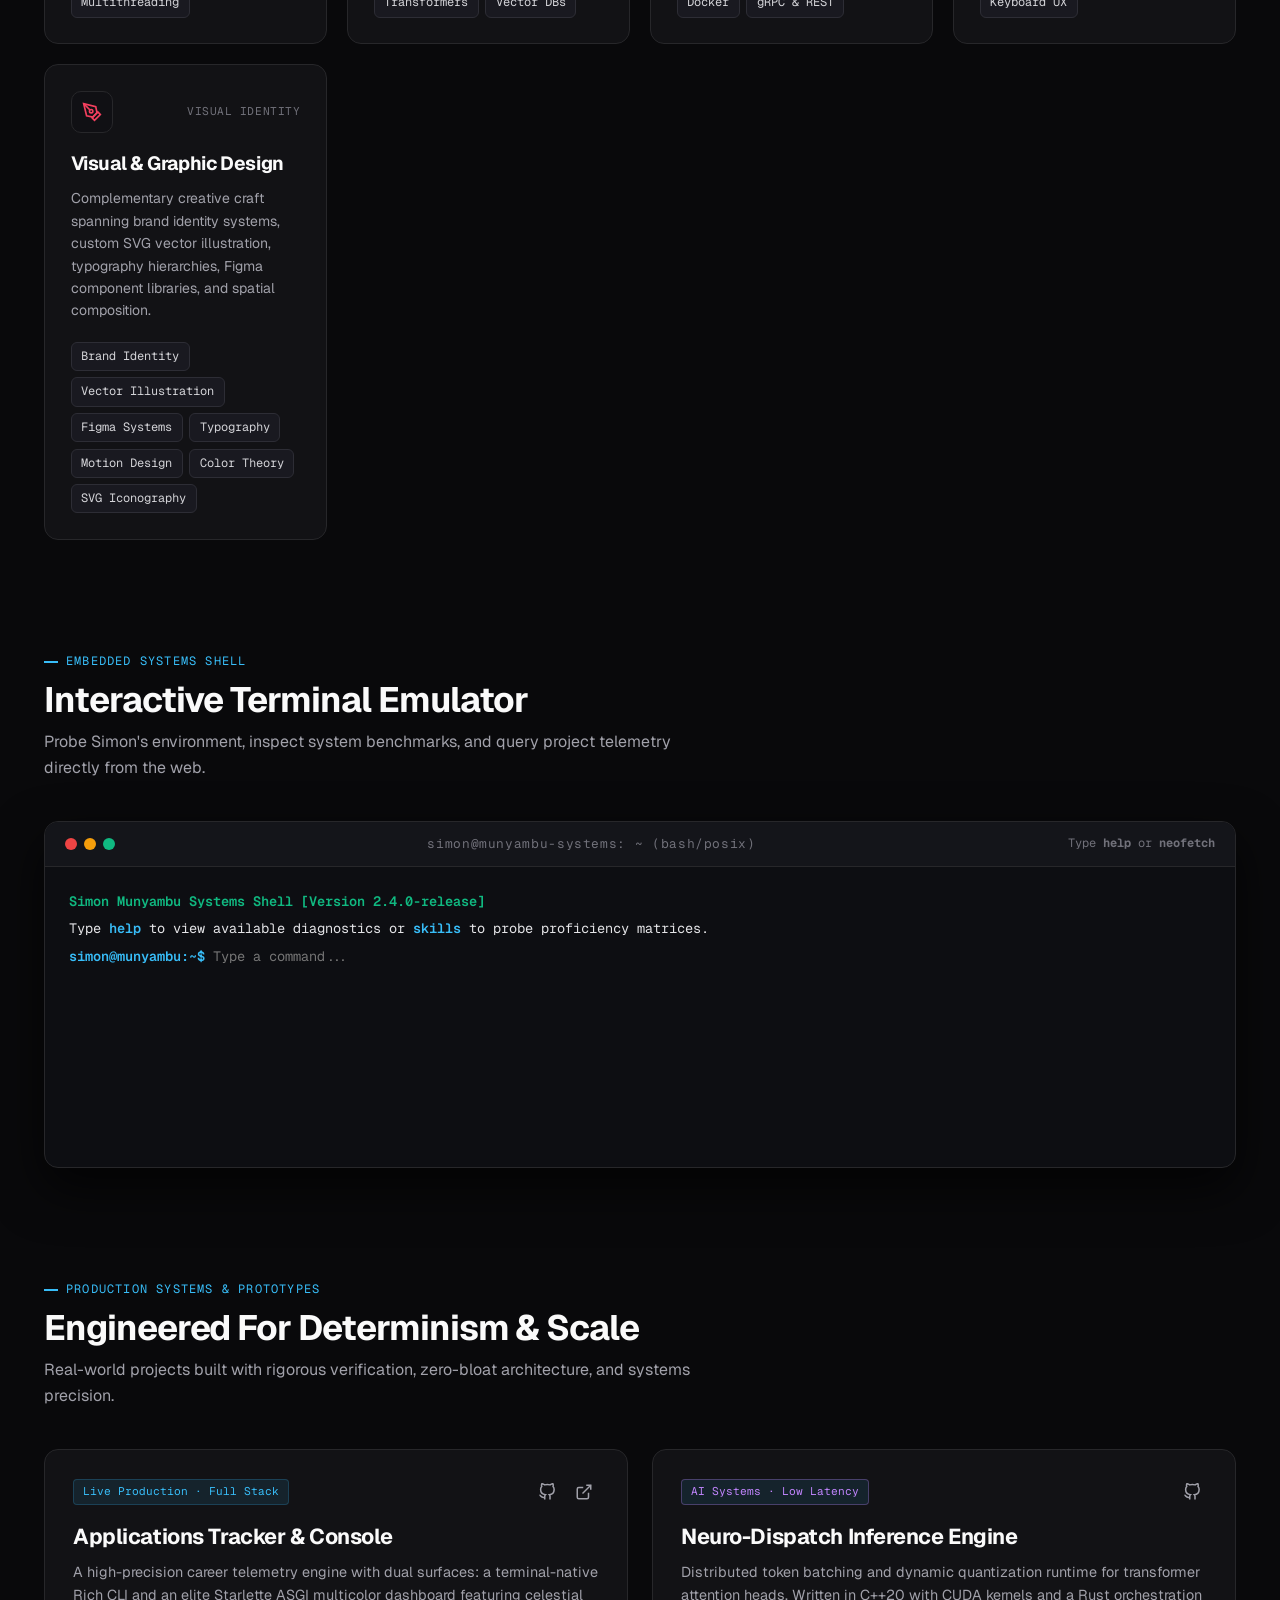
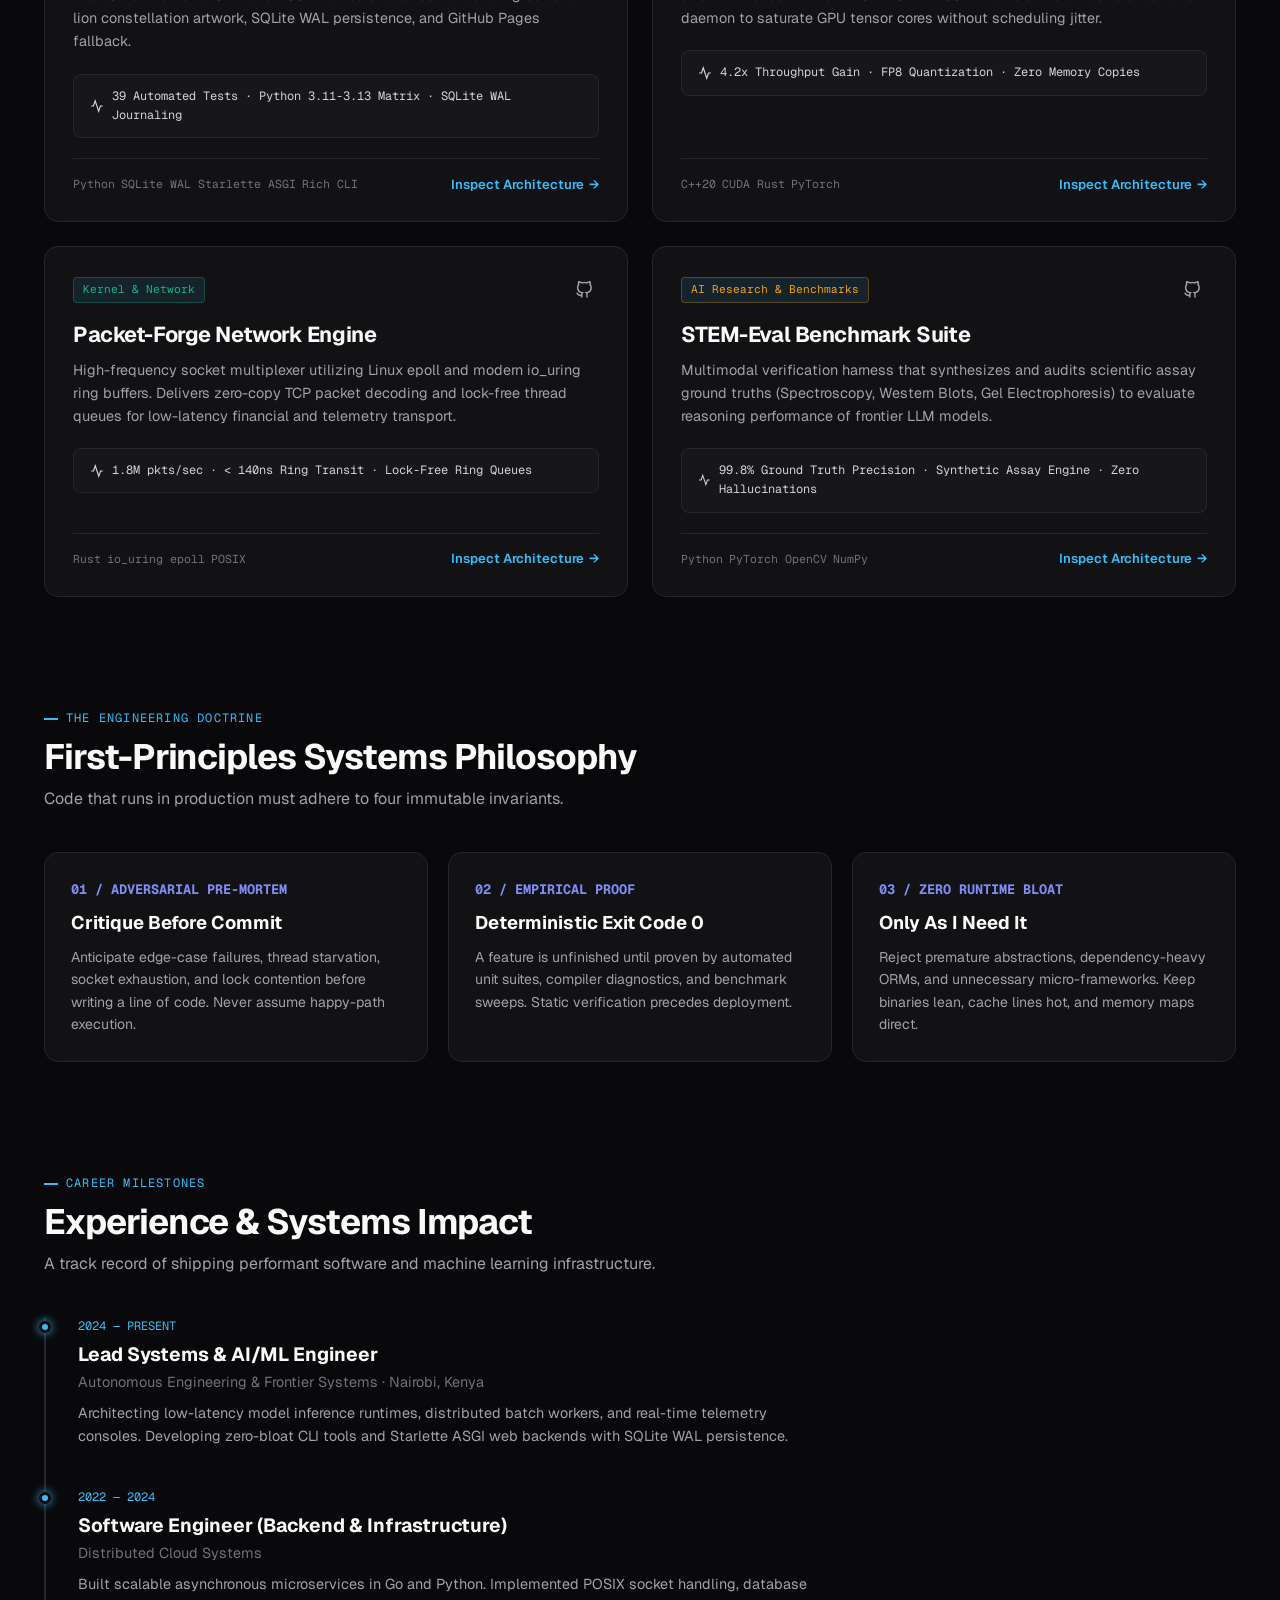
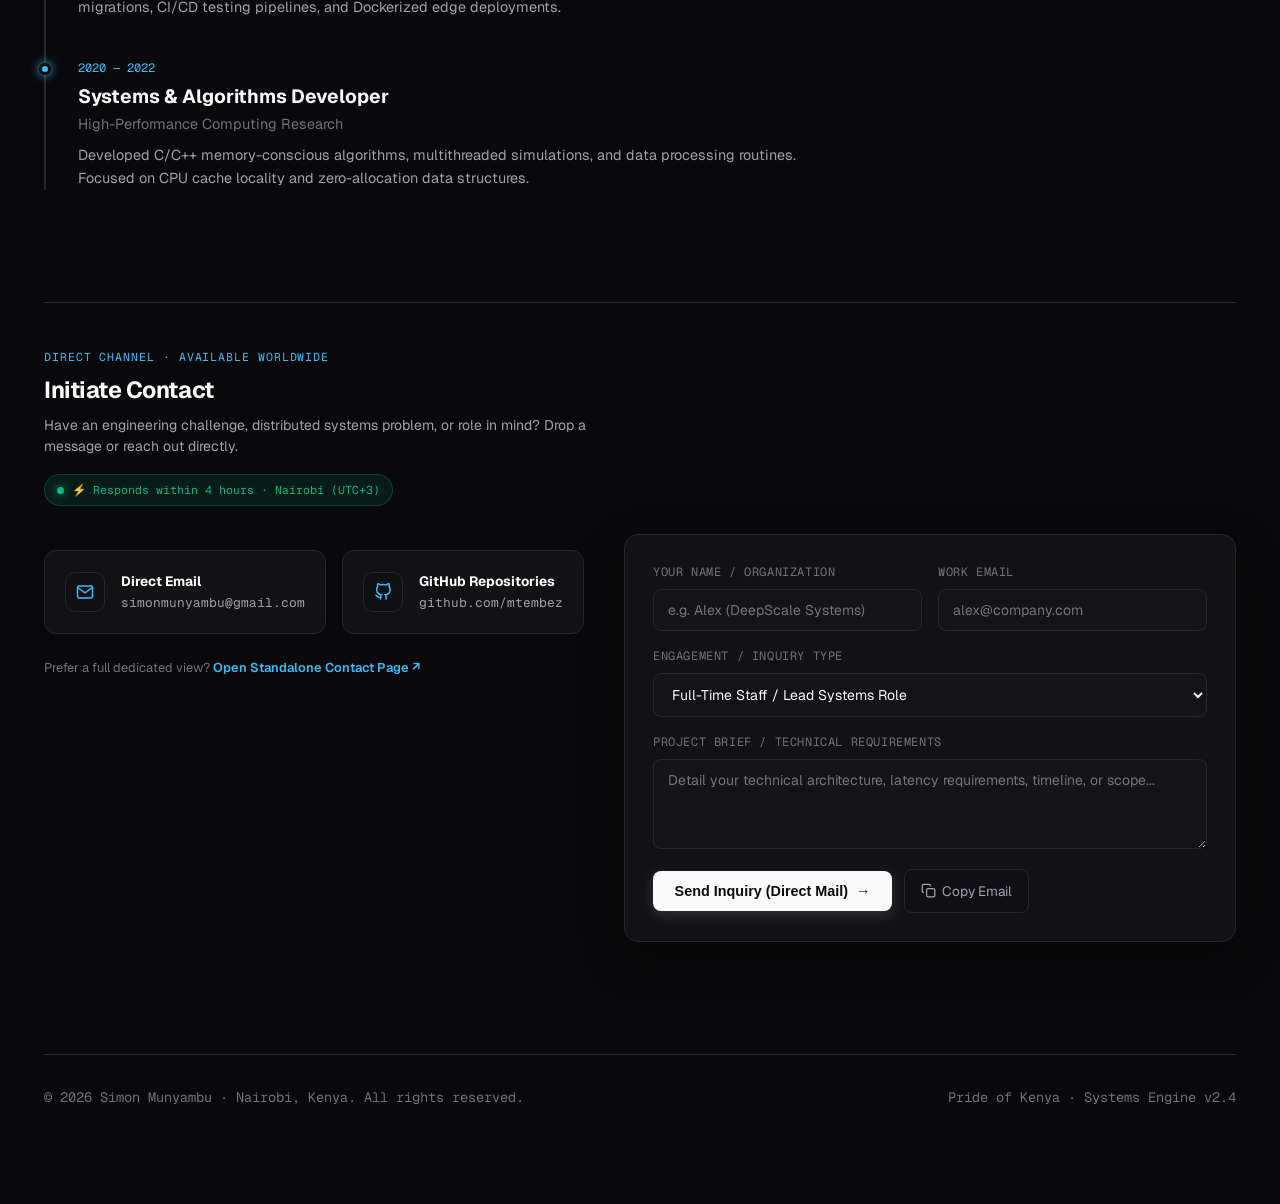
==== commit 4c9ccc54: "refactor(contact): tone down contact into an understated bottom dock with refined typography" ====
--- a/index.html
+++ b/index.html
@@ -558,71 +558,49 @@
       </div>
     </section>
 
-    <!-- 7. CONTACT & EXPERT CONSULTATION SECTION -->
-    <section id="contact">
-      <div class="section-header">
-        <div class="section-eyebrow">Hire an Expert · Direct Collaboration</div>
-        <h2 class="section-title">Engage Simon Munyambu</h2>
-        <p class="section-subtitle">Looking for an engineer to architect low-latency systems, optimize AI/ML inference pipelines, or audit core infrastructure? Connect directly below.</p>
-        <div class="response-badge" style="margin-top: 0.85rem;">
+    <!-- 7. CONTACT & INITIATE REACH-OUT (Understated Dock at the Bottom of Page) -->
+    <section id="contact" class="contact-dock-section">
+      <div class="dock-header">
+        <span class="dock-eyebrow">Direct Channel · Available Worldwide</span>
+        <h3 class="dock-title">Initiate Contact</h3>
+        <p class="dock-subtitle">Have an engineering challenge, distributed systems problem, or role in mind? Drop a message or reach out directly.</p>
+        <div class="response-badge" style="margin-top: 0.5rem;">
           <span class="status-dot"></span>
-          <span>⚡ Usually responds within 4 hours · Nairobi (UTC+3) · Available Worldwide</span>
+          <span>⚡ Responds within 4 hours · Nairobi (UTC+3)</span>
         </div>
       </div>
 
       <div class="consultation-layout">
-        <!-- Left: Consulting Value Proposition & Direct Channels -->
+        <!-- Direct Channels & Fast Links -->
         <div class="consultation-info-col">
-          <div class="consult-value-card">
-            <h3 class="consult-value-title">What I Help You Solve</h3>
-            <ul class="consult-value-list">
-              <li class="consult-value-item">
-                <svg width="18" height="18" viewBox="0 0 24 24" fill="none" stroke="currentColor" stroke-width="2"><polyline points="20 6 9 17 4 12"></polyline></svg>
-                <div><strong>High-Throughput Low-Latency Systems:</strong> C/C++20, Rust, POSIX, Linux io_uring, epoll event loops, and cache optimization.</div>
-              </li>
-              <li class="consult-value-item">
-                <svg width="18" height="18" viewBox="0 0 24 24" fill="none" stroke="currentColor" stroke-width="2"><polyline points="20 6 9 17 4 12"></polyline></svg>
-                <div><strong>Production AI/ML & LLM Inference:</strong> PyTorch, TensorRT, vLLM batch scheduling, dynamic FP8 quantization, and CUDA kernels.</div>
-              </li>
-              <li class="consult-value-item">
-                <svg width="18" height="18" viewBox="0 0 24 24" fill="none" stroke="currentColor" stroke-width="2"><polyline points="20 6 9 17 4 12"></polyline></svg>
-                <div><strong>Database & Distributed Backends:</strong> SQLite WAL mode, Go/Python async engines, and zero-downtime migrations.</div>
-              </li>
-              <li class="consult-value-item">
-                <svg width="18" height="18" viewBox="0 0 24 24" fill="none" stroke="currentColor" stroke-width="2"><polyline points="20 6 9 17 4 12"></polyline></svg>
-                <div><strong>Codebase Audits & Pre-Mortems:</strong> Identifying race conditions, memory leaks, and premature abstractions before commit.</div>
-              </li>
-            </ul>
-          </div>
-
           <div class="contact-grid">
             <a href="mailto:simonmunyambu@gmail.com" class="contact-card" onclick="playClickSound()">
               <div class="contact-icon">
-                <svg width="20" height="20" viewBox="0 0 24 24" fill="none" stroke="currentColor" stroke-width="2"><path d="M4 4h16c1.1 0 2 .9 2 2v12c0 1.1-.9 2-2 2H4c-1.1 0-2-.9-2-2V6c0-1.1.9-2 2-2z"></path><polyline points="22,6 12,13 2,6"></polyline></svg>
+                <svg width="18" height="18" viewBox="0 0 24 24" fill="none" stroke="currentColor" stroke-width="2"><path d="M4 4h16c1.1 0 2 .9 2 2v12c0 1.1-.9 2-2 2H4c-1.1 0-2-.9-2-2V6c0-1.1.9-2 2-2z"></path><polyline points="22,6 12,13 2,6"></polyline></svg>
               </div>
               <div>
-                <div style="font-weight: 700;">Direct Email</div>
-                <div style="font-size: 0.85rem; color: var(--text-muted); font-family: var(--font-mono);">simonmunyambu@gmail.com</div>
+                <div style="font-size: 0.85rem; font-weight: 700;">Direct Email</div>
+                <div style="font-size: 0.8rem; color: var(--text-muted); font-family: var(--font-mono);">simonmunyambu@gmail.com</div>
               </div>
             </a>
 
             <a href="https://github.com/mtembez" target="_blank" rel="noopener noreferrer" class="contact-card" onclick="playClickSound()">
               <div class="contact-icon">
-                <svg width="20" height="20" viewBox="0 0 24 24" fill="none" stroke="currentColor" stroke-width="2"><path d="M9 19c-5 1.5-5-2.5-7-3m14 6v-3.87a3.37 3.37 0 0 0-.94-2.61c3.14-.35 6.44-1.54 6.44-7A5.44 5.44 0 0 0 20 4.77 5.07 5.07 0 0 0 19.91 1S18.73.65 16 2.48a13.38 13.38 0 0 0-7 0C6.27.65 5.09 1 5.09 1A5.07 5.07 0 0 0 5 4.77a5.44 5.44 0 0 0-1.5 3.78c0 5.42 3.3 6.61 6.44 7A3.37 3.37 0 0 0 9 18.13V22"></path></svg>
+                <svg width="18" height="18" viewBox="0 0 24 24" fill="none" stroke="currentColor" stroke-width="2"><path d="M9 19c-5 1.5-5-2.5-7-3m14 6v-3.87a3.37 3.37 0 0 0-.94-2.61c3.14-.35 6.44-1.54 6.44-7A5.44 5.44 0 0 0 20 4.77 5.07 5.07 0 0 0 19.91 1S18.73.65 16 2.48a13.38 13.38 0 0 0-7 0C6.27.65 5.09 1 5.09 1A5.07 5.07 0 0 0 5 4.77a5.44 5.44 0 0 0-1.5 3.78c0 5.42 3.3 6.61 6.44 7A3.37 3.37 0 0 0 9 18.13V22"></path></svg>
               </div>
               <div>
-                <div style="font-weight: 700;">GitHub Repositories</div>
-                <div style="font-size: 0.85rem; color: var(--text-muted); font-family: var(--font-mono);">github.com/mtembez</div>
+                <div style="font-size: 0.85rem; font-weight: 700;">GitHub Repositories</div>
+                <div style="font-size: 0.8rem; color: var(--text-muted); font-family: var(--font-mono);">github.com/mtembez</div>
               </div>
             </a>
           </div>
 
-          <p style="font-size: 0.85rem; color: var(--text-dim); margin-top: -0.5rem;">
+          <p style="font-size: 0.8rem; color: var(--text-dim); margin-top: 0.25rem;">
             Prefer a full dedicated view? <a href="contact.html" style="color:var(--sky); text-decoration: none; font-weight:600;">Open Standalone Contact Page ↗</a>
           </p>
         </div>
 
-        <!-- Right: Interactive Consultation Inquiry Form -->
+        <!-- Right: Compact Consultation Inquiry Form -->
         <div class="consult-form-card">
           <form id="consultationForm" onsubmit="handleConsultationSubmit(event)">
             <div class="form-row">
--- a/styles.css
+++ b/styles.css
@@ -1219,71 +1219,68 @@
 }
 
 /* --------------------------------------------------------------------------
-   Contact Modal
+   Contact Dock Section (Understated & Down at the Bottom)
    -------------------------------------------------------------------------- */
-/* --------------------------------------------------------------------------
-   Contact & Expert Consultation Section
-   -------------------------------------------------------------------------- */
+.contact-dock-section {
+  margin-top: 5rem;
+  padding-top: 2.5rem;
+  border-top: 1px solid var(--border-subtle);
+}
+
+.dock-header {
+  margin-bottom: 1.75rem;
+}
+
+.dock-eyebrow {
+  display: inline-block;
+  font-family: var(--font-mono);
+  font-size: 0.72rem;
+  text-transform: uppercase;
+  letter-spacing: 0.08em;
+  color: var(--sky);
+  margin-bottom: 0.35rem;
+}
+
+.dock-title {
+  font-size: 1.45rem;
+  font-weight: 700;
+  color: var(--text-main);
+  letter-spacing: -0.02em;
+  margin-bottom: 0.35rem;
+}
+
+.dock-subtitle {
+  font-size: 0.875rem;
+  color: var(--text-muted);
+  max-width: 600px;
+  line-height: 1.5;
+  margin-bottom: 0.6rem;
+}
+
 .consultation-layout {
   display: grid;
-  grid-template-columns: 1fr 1.2fr;
+  grid-template-columns: 1fr 1.25fr;
   gap: 2.5rem;
-  margin-top: 1.5rem;
+  align-items: start;
 }
 
 .consultation-info-col {
   display: flex;
   flex-direction: column;
-  gap: 1.5rem;
-}
-
-.consult-value-card {
-  padding: 1.5rem;
-  border-radius: 14px;
-  background: var(--card-bg);
-  border: 1px solid var(--border-subtle);
-}
-
-.consult-value-title {
-  font-size: 1.15rem;
-  font-weight: 700;
-  color: var(--text-main);
-  margin-bottom: 0.75rem;
-}
-
-.consult-value-list {
-  list-style: none;
-  display: flex;
-  flex-direction: column;
-  gap: 0.75rem;
-}
-
-.consult-value-item {
-  display: flex;
-  align-items: flex-start;
-  gap: 0.6rem;
-  font-size: 0.875rem;
-  color: var(--text-muted);
-  line-height: 1.5;
-}
-
-.consult-value-item svg {
-  flex-shrink: 0;
-  margin-top: 0.2rem;
-  color: var(--sky);
+  gap: 1.25rem;
 }
 
 .response-badge {
   display: inline-flex;
   align-items: center;
   gap: 0.5rem;
-  padding: 0.4rem 0.85rem;
+  padding: 0.35rem 0.75rem;
   border-radius: 9999px;
   background: rgba(16, 185, 129, 0.1);
   border: 1px solid rgba(16, 185, 129, 0.25);
   color: var(--emerald);
   font-family: var(--font-mono);
-  font-size: 0.75rem;
+  font-size: 0.72rem;
   width: fit-content;
 }
 
@@ -1485,20 +1482,77 @@
 }
 
 @media (max-width: 768px) {
-  .navbar { padding: 0.75rem 1.25rem; }
+  /* Mobile Layout Hierarchy & Priority Reordering */
+  .main-wrapper {
+    display: flex;
+    flex-direction: column;
+    padding: 0 1rem 3.5rem;
+  }
+
+  /* Visual Hierarchy: Hero -> Proof-of-Work (Projects) -> Skills Matrix -> Experience -> Philosophy -> Interactive CLI -> Contact (Down at bottom) */
+  #hero { order: 1; }
+  #projects { order: 2; }
+  #skills { order: 3; }
+  #experience { order: 4; }
+  #architecture { order: 5; }
+  #terminal { order: 6; }
+  #contact { order: 7; }
+  .footer { order: 8; margin-top: 3.5rem; }
+
+  /* Priority within Contact: Immediate Action Form First, Explanatory Details Second */
+  .consultation-layout {
+    display: flex;
+    flex-direction: column;
+  }
+  .consult-form-card { order: 1; }
+  .consultation-info-col { order: 2; margin-top: 1.5rem; }
+
+  /* Compact 3D Holographic Portrait Frame for Mobile */
+  .portrait-card-wrapper {
+    max-width: 280px;
+    margin: 0 auto;
+  }
+  .hero-portrait-img {
+    height: 320px;
+  }
+  .portrait-floating-badge {
+    font-size: 0.68rem;
+    padding: 0.35rem 0.65rem;
+  }
+  .badge-top-right {
+    right: 0.5rem;
+    top: 0.75rem;
+  }
+  .badge-bottom-left {
+    left: 0.5rem;
+    bottom: 3.8rem;
+  }
+
+  /* Touch Ergonomics & Clean Spacing */
+  .navbar { padding: 0.75rem 1rem; }
   .nav-links { display: none; }
-  .hero-title { font-size: 2.3rem; }
+  .hero-title { font-size: 2.2rem; }
   .telemetry-node-strip { grid-template-columns: 1fr 1fr; }
   .contact-grid { grid-template-columns: 1fr; }
   .form-row { grid-template-columns: 1fr; }
   .slide-drawer { max-width: 100%; }
-  .badge-top-right { right: 0; }
-  .badge-bottom-left { left: 0; }
+
+  /* Touch Targets (min 44px height for interactive elements) */
+  .btn-primary, .btn-secondary, .btn-copy-email, .form-input, .form-select, .sfx-toggle-btn, .cmdk-btn {
+    min-height: 44px;
+  }
 }
 
 @media (max-width: 480px) {
-  .hero-title { font-size: 1.9rem; }
+  .hero-title { font-size: 1.85rem; }
   .telemetry-node-strip { grid-template-columns: 1fr; }
   .btn-primary, .btn-secondary { width: 100%; justify-content: center; }
-  .hero-cta-group { width: 100%; }
-}
+  .hero-cta-group { width: 100%; flex-direction: column; }
+  .portrait-card-wrapper { max-width: 250px; }
+  .hero-portrait-img { height: 290px; }
+  .badge-top-right { right: 0.25rem; font-size: 0.62rem; }
+  .badge-bottom-left { left: 0.25rem; font-size: 0.62rem; }
+  .card-header-actions { flex-wrap: wrap; }
+  .terminal-body { max-height: 340px; font-size: 0.78rem; padding: 1rem; }
+  .nav-actions .cmdk-btn .kbd-shortcut { display: none; }
+}
